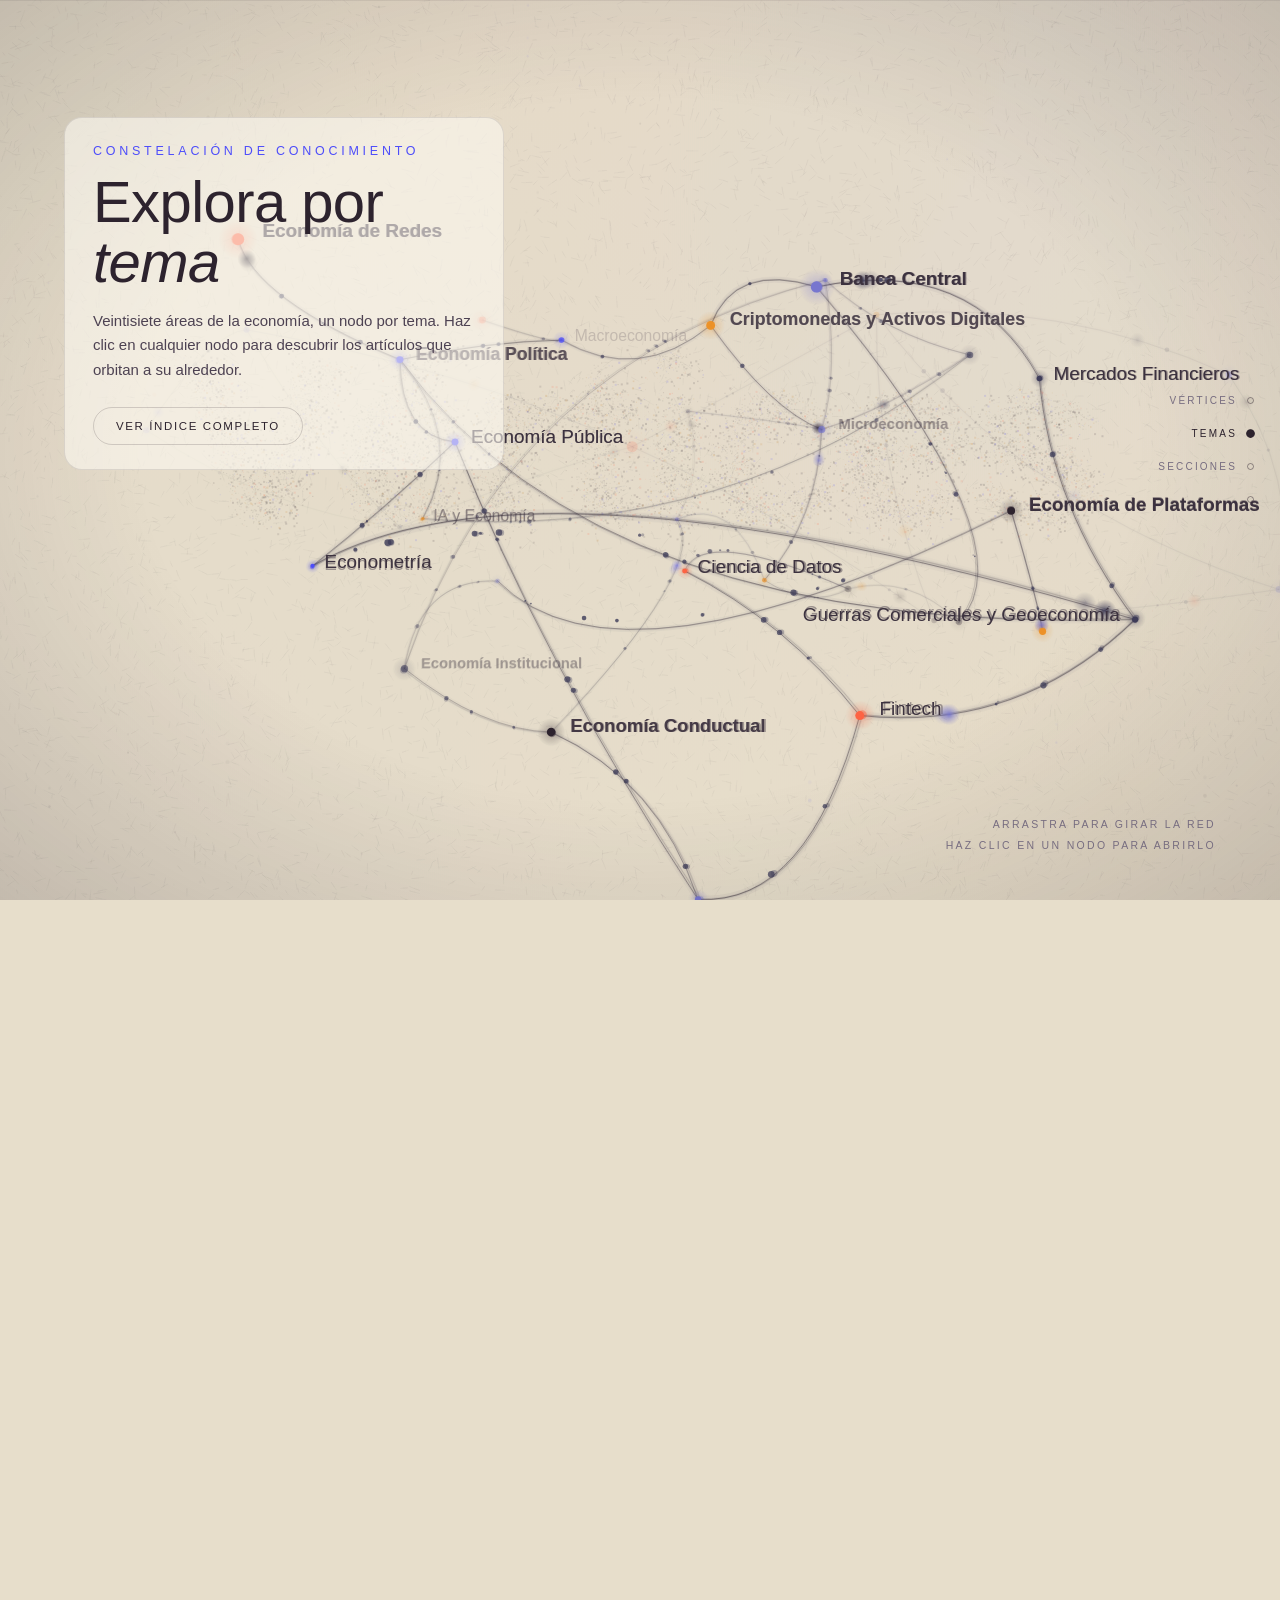
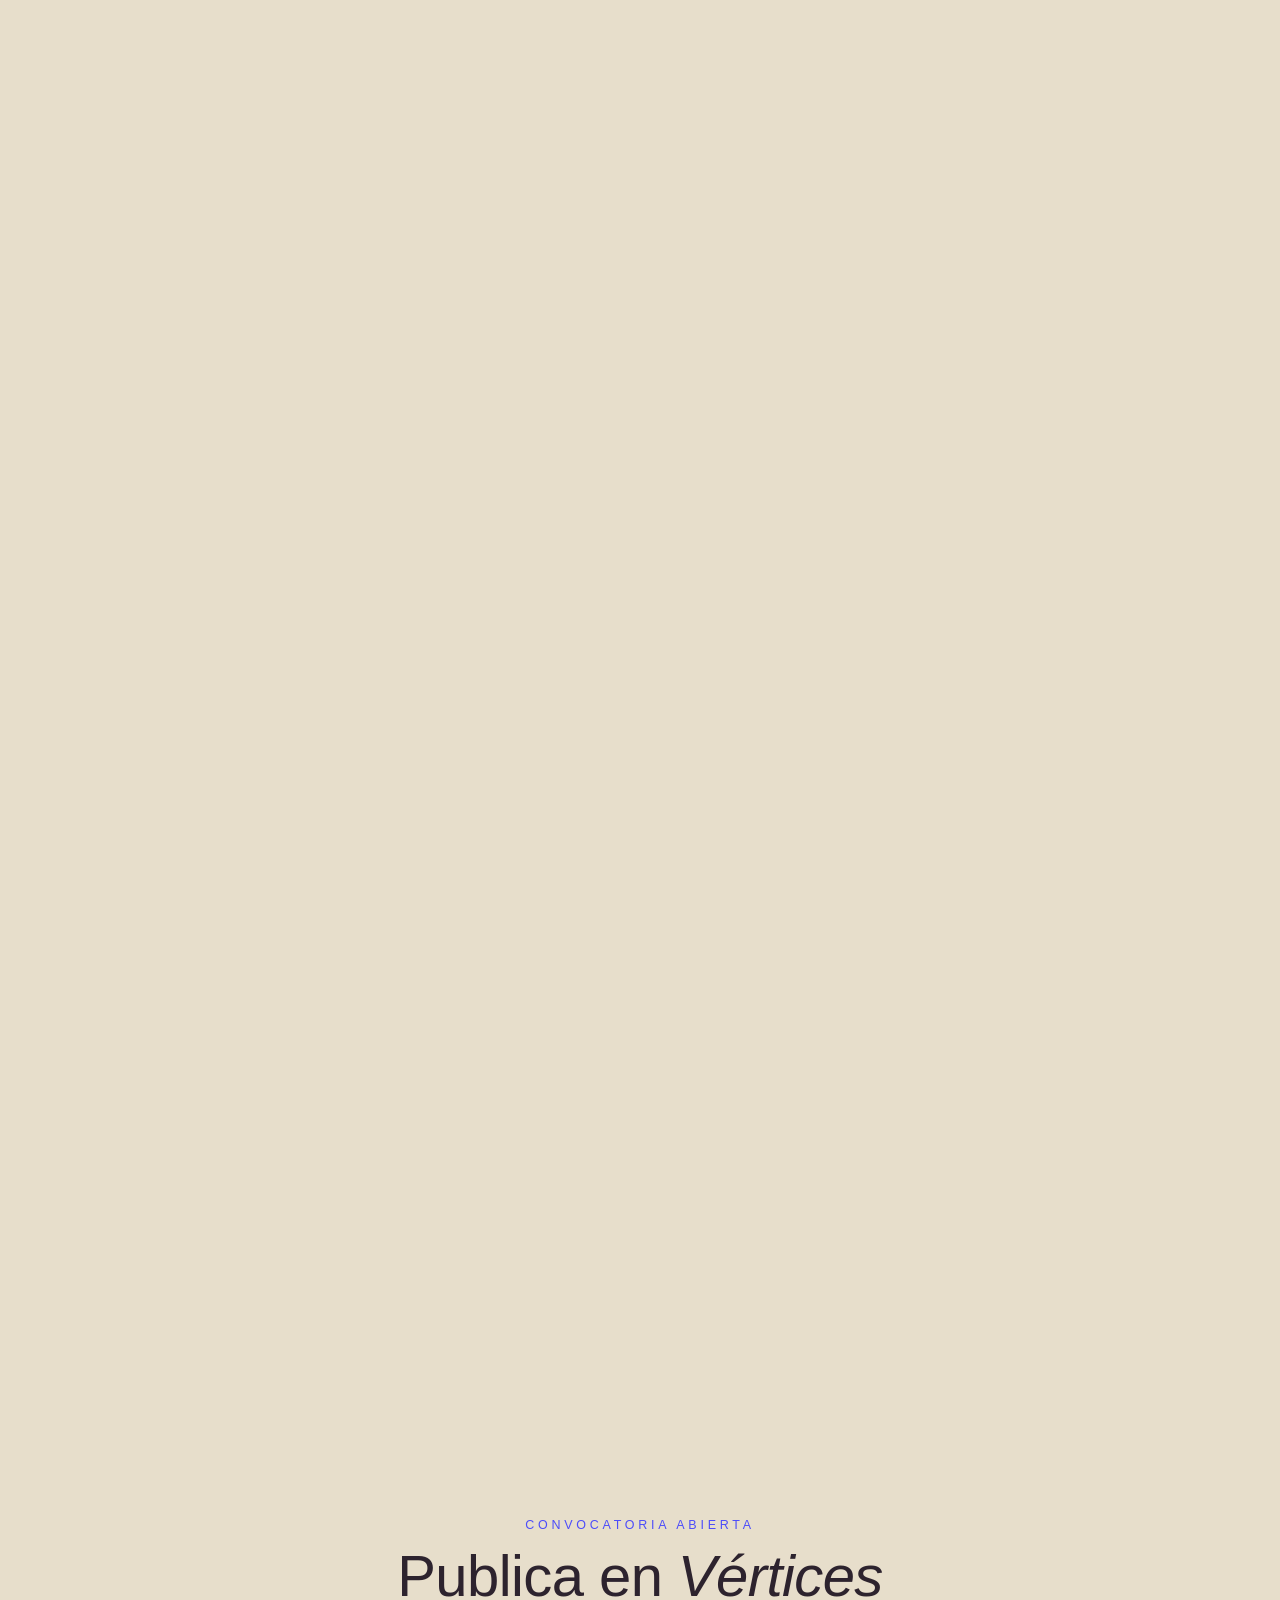
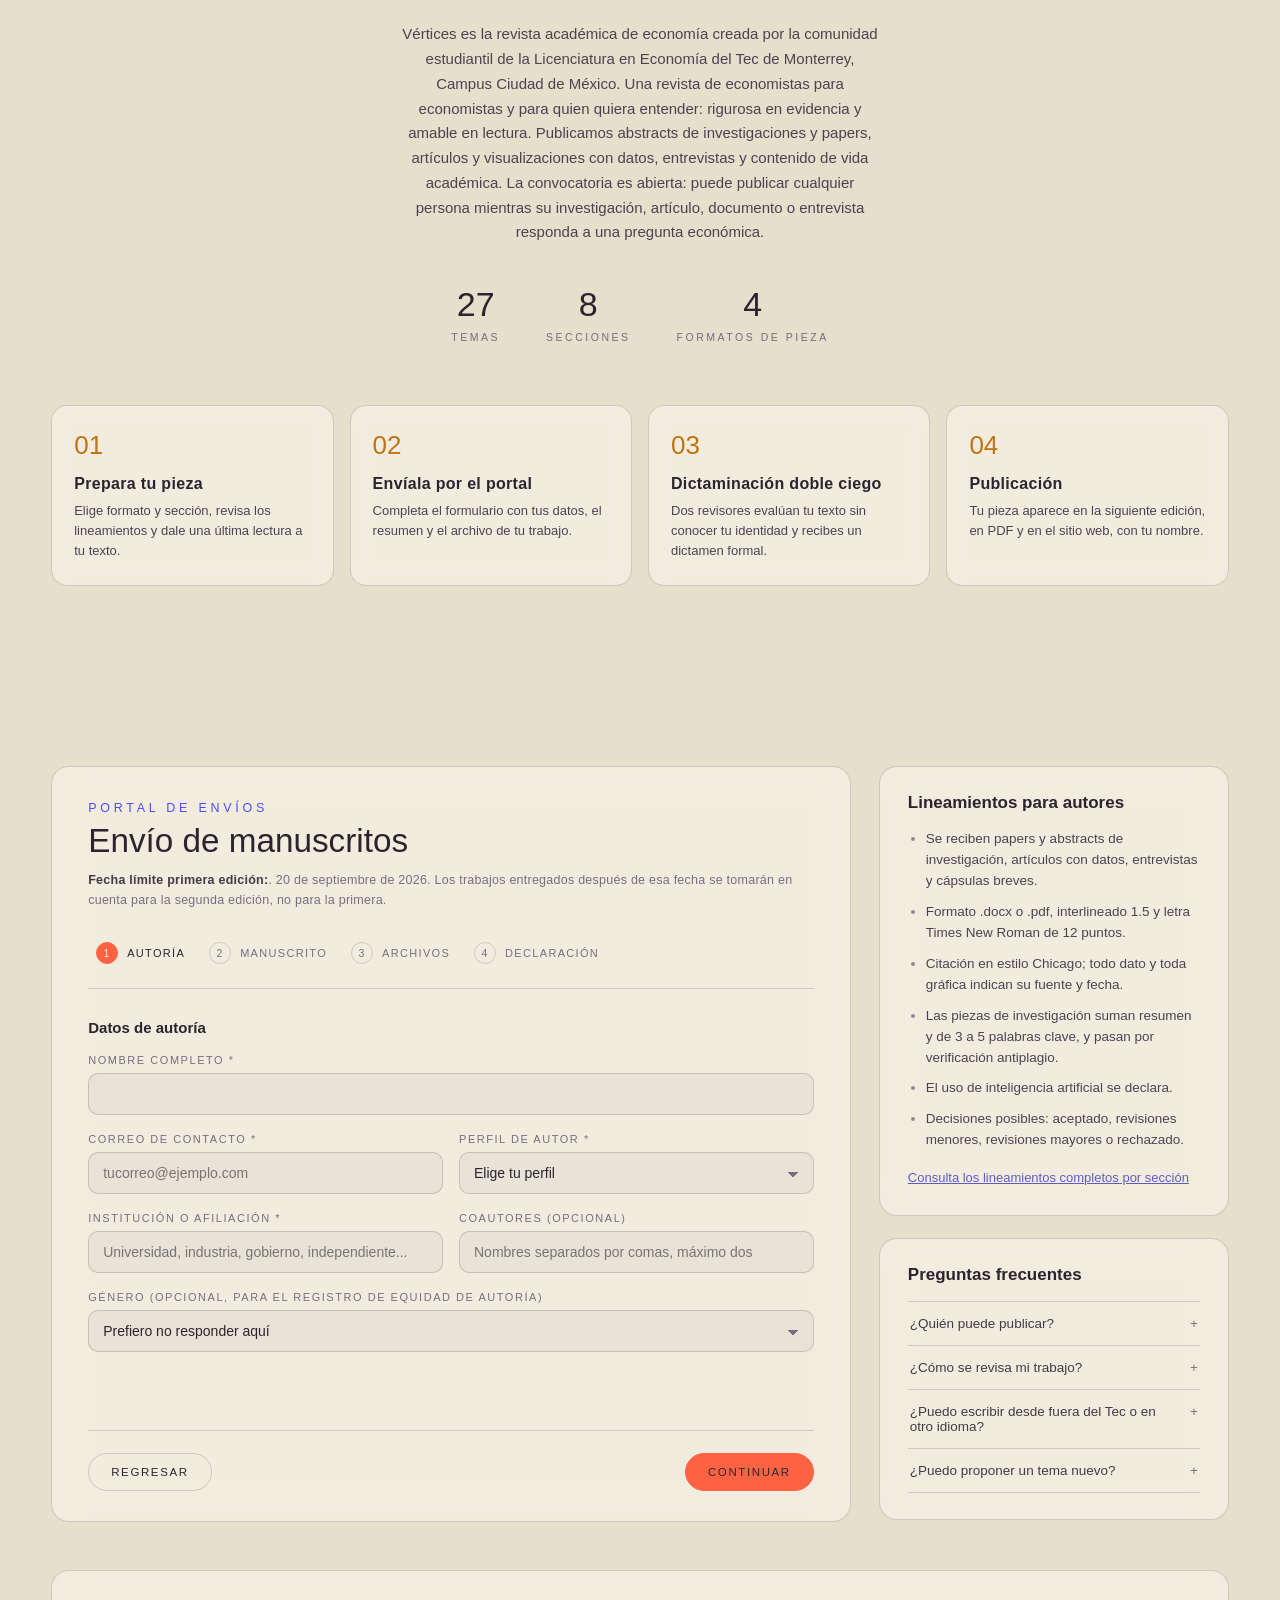
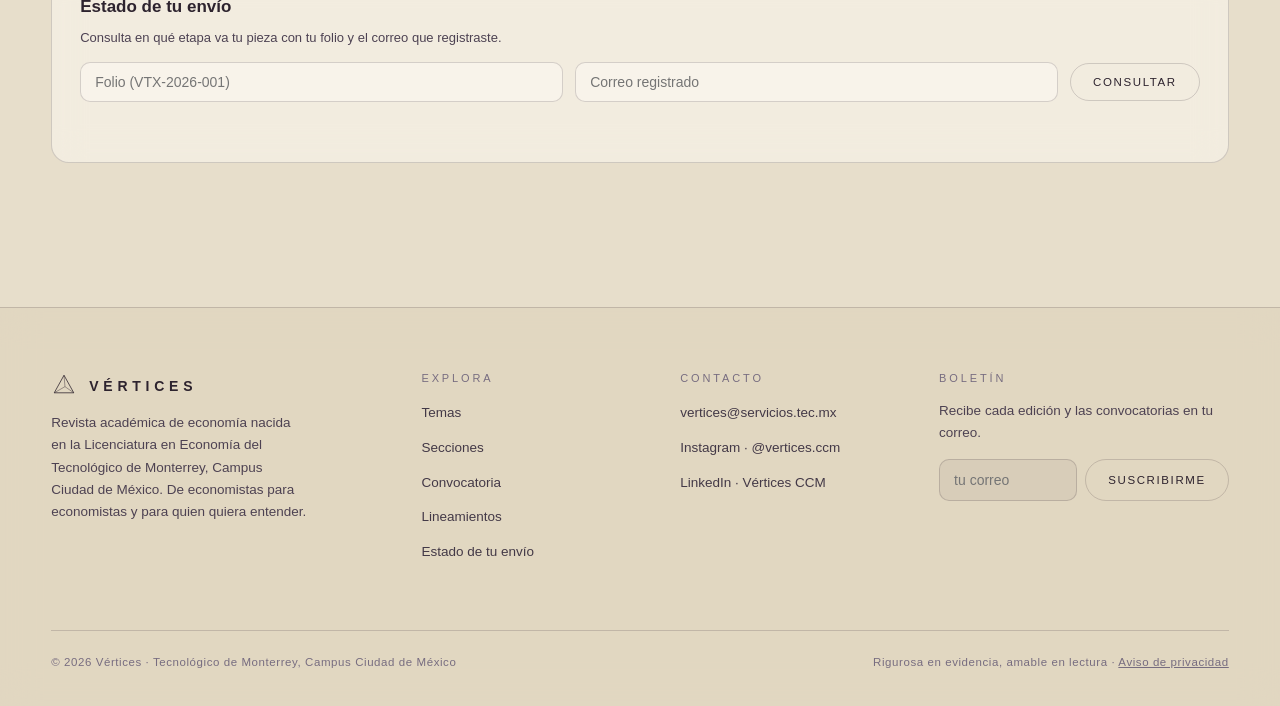
==== index.html @ 9ef4d510 "Merge remote-tracking branch 'upstream/main' into version-movil" ====
<!doctype html>
<html lang="es">
<head>
<meta charset="utf-8" />
<meta name="viewport" content="width=device-width, initial-scale=1" />
<title>Vértices · Revista académica de economía · Sistema de diseño</title>
<meta name="description" content="Vértices es la revista académica de economía creada por la comunidad estudiantil de la Licenciatura en Economía del Tec de Monterrey, Campus Ciudad de México. Rigurosa en evidencia y amable en lectura. Explora por tema y sección, y publica tu trabajo." />
<meta property="og:title" content="Vértices · Revista académica de economía" />
<meta property="og:description" content="El punto donde las ideas se conectan. Explora la revista y publica tu trabajo." />
<link rel="icon" href="data:image/svg+xml,%3Csvg xmlns='http://www.w3.org/2000/svg' viewBox='0 0 32 32'%3E%3Cg fill='none' stroke='%232d232e' stroke-width='1.6'%3E%3Cpath d='M16 4 L28 26 L4 26 Z'/%3E%3Cpath d='M16 4 L17 18.5 M4 26 L17 18.5 M28 26 L17 18.5' opacity='.55'/%3E%3C/g%3E%3C/svg%3E" />
<link rel="preload" href="fonts/NeueMontreal-Medium.woff2" as="font" type="font/woff2" crossorigin />
<link rel="preload" href="fonts/NeueMontreal-Bold.woff2" as="font" type="font/woff2" crossorigin />
<link rel="preload" href="fonts/Garet-Book.woff2" as="font" type="font/woff2" crossorigin />
<script src="dispositivo.js"></script>
<script src="config.js"></script>
<style>
  /* Tipografías del Manual de Identidad: Neue Montreal (logo y títulos) y Garet (subtítulos) */
  @font-face{ font-family:"Neue Montreal"; src:url("fonts/NeueMontreal-Regular.woff2") format("woff2"); font-weight:400; font-style:normal; font-display:swap; }
  @font-face{ font-family:"Neue Montreal"; src:url("fonts/NeueMontreal-Medium.woff2") format("woff2"); font-weight:500 600; font-style:normal; font-display:swap; }
  @font-face{ font-family:"Neue Montreal"; src:url("fonts/NeueMontreal-Bold.woff2") format("woff2"); font-weight:700 800; font-style:normal; font-display:swap; }
  @font-face{ font-family:"Neue Montreal"; src:url("fonts/NeueMontreal-Italic.woff2") format("woff2"); font-weight:400 600; font-style:italic; font-display:swap; }
  @font-face{ font-family:"Garet"; src:url("fonts/Garet-Book.woff2") format("woff2"); font-weight:400 600; font-style:normal; font-display:swap; }
  @font-face{ font-family:"Garet"; src:url("fonts/Garet-Heavy.woff2") format("woff2"); font-weight:700 900; font-style:normal; font-display:swap; }
  :root{
    /* sistema de diseño Vértices, tema claro: fondo crema y tinta ciruela;
       índigo vivo, perla azul, pizarra, coral y ámbar como acentos.
       Ojo: --negro es el FONDO (crema) y --crema es la TINTA (oscura) */
    --negro:#E7DECB;
    --crema:#2d232e;
    --hueso:#433947;
    --texto:#4d4252;
    --gris:#776d80;
    --gris-osc:#938896;
    --indigo:#4d4dfa;
    --indigo-claro:#5e5dc7;
    --naranja:#fd6343;
    --ambar:#c07515;
    --linea:rgba(45,35,46,.18);
    --linea-fuerte:rgba(45,35,46,.45);
    --vidrio:rgba(252,248,240,.55);
    --f-titulo:"Neue Montreal",Arial,"Helvetica Neue",sans-serif;
    --f-ui:"Neue Montreal",Arial,"Helvetica Neue",sans-serif;
    --f-sub:"Garet",Arial,"Helvetica Neue",sans-serif;
  }
  *{ box-sizing:border-box; }
  html{ scroll-behavior:smooth; }
  html,body{ margin:0; background:var(--negro); }
  body{
    font:400 15px/1.65 var(--f-ui);
    color:var(--texto);
    overflow-x:hidden;
    -webkit-font-smoothing:antialiased;
  }
  ::selection{ background:var(--indigo); color:#f8f2ec; }
  a{ color:inherit; }
  .sr-solo{
    position:absolute; width:1px; height:1px; margin:-1px;
    clip:rect(0 0 0 0); overflow:hidden; white-space:nowrap;
  }

  /* ------- lienzo y atmosferas fijas ------- */
  canvas#c{
    position:fixed; inset:0; width:100vw; height:100vh; display:block;
    z-index:0; touch-action:pan-y;
  }
  .vineta{
    position:fixed; inset:0; z-index:2; pointer-events:none;
    background:radial-gradient(ellipse at center, transparent 55%, rgba(45,35,46,.18) 100%);
  }
  #velo{
    position:fixed; inset:0; z-index:6; pointer-events:none; opacity:0;
    background:rgba(231,222,203,.7);
    backdrop-filter:blur(26px) saturate(1.05);
    -webkit-backdrop-filter:blur(26px) saturate(1.05);
  }
  .grano{
    position:fixed; inset:0; z-index:90; pointer-events:none; opacity:.04;
    background-image:url("data:image/svg+xml,%3Csvg xmlns='http://www.w3.org/2000/svg' width='140' height='140'%3E%3Cfilter id='n'%3E%3CfeTurbulence type='fractalNoise' baseFrequency='0.85' numOctaves='2' stitchTiles='stitch'/%3E%3C/filter%3E%3Crect width='140' height='140' filter='url(%23n)' opacity='0.6'/%3E%3C/svg%3E");
  }

  /* ------- marco fijo (navegacion en los margenes) ------- */
  .marco{
    position:fixed; top:0; left:0; right:0; z-index:50;
    display:flex; align-items:center; justify-content:space-between;
    padding:20px 5vw 22px;
    background:linear-gradient(rgba(231,222,203,.97), rgba(231,222,203,.8));
    backdrop-filter:blur(14px); -webkit-backdrop-filter:blur(14px);
    box-shadow:0 1px 0 rgba(45,35,46,.08);
  }
  /* la barra entra al bajar y se va al subir; lo gobierna barra.js */
  .marco{ transition:transform .32s cubic-bezier(.4,0,.2,1); }
  .marco--fuera{ transform:translateY(-100%); }
  @media (prefers-reduced-motion: reduce){
    .marco{ transition:none; }
  }
  .marca{
    display:flex; align-items:center; gap:12px; text-decoration:none;
    color:var(--crema);
  }
  .emblema{ width:26px; height:26px; color:var(--crema); }
  .marca span{
    font:600 14px var(--f-ui); letter-spacing:.34em; text-transform:uppercase;
    transform:translateY(1px);
  }
  .marco nav{ display:flex; align-items:center; gap:20px; }
  .marco nav a.enlace{
    font:500 11.5px var(--f-ui); letter-spacing:.18em; text-transform:uppercase; white-space:nowrap;
    color:var(--hueso); text-decoration:none; opacity:.85;
    transition:opacity .2s, color .2s;
  }
  .marco nav a.enlace:hover{ opacity:1; color:var(--crema); }

  .boton{
    display:inline-block; font:500 11.5px var(--f-ui); letter-spacing:.14em;
    text-transform:uppercase; color:var(--crema); text-decoration:none; white-space:nowrap;
    background:transparent; border:1px solid var(--linea); border-radius:999px;
    padding:12px 22px; cursor:pointer;
    transition:border-color .25s, background .25s, color .25s, transform .15s;
  }
  .boton:hover{ border-color:var(--linea-fuerte); }
  .boton:active{ transform:scale(.98); }
  .boton--lleno{ background:var(--naranja); color:#2d232e; border-color:var(--naranja); }
  .boton--lleno:hover{ background:#ee5333; border-color:#ee5333; }

  /* riel de progreso, borde derecho */
  .riel{
    position:fixed; right:26px; top:50%; transform:translateY(-50%);
    z-index:50; display:flex; flex-direction:column; align-items:flex-end;
    gap:22px; transition:opacity .5s;
  }
  body.en-portal .riel{ opacity:0; pointer-events:none; }
  .riel button{
    display:flex; align-items:center; gap:10px; flex-direction:row-reverse;
    background:none; border:0; padding:0; cursor:pointer; color:var(--gris);
    font:500 10px var(--f-ui); letter-spacing:.22em; text-transform:uppercase;
  }
  .riel button i{
    width:7px; height:7px; border-radius:50%;
    border:1px solid rgba(45,35,46,.45); background:transparent;
    transition:background .3s, transform .3s;
  }
  .riel button span{ opacity:0; transition:opacity .25s; }
  .riel button:hover span{ opacity:1; }
  .riel button.activo i{ background:var(--crema); border-color:var(--crema); transform:scale(1.25); }
  .riel button.activo span{ opacity:1; color:var(--crema); }

  /* ------- capas del recorrido (aparecen y desaparecen con el scroll) ------- */
  .capa{
    position:fixed; inset:0; z-index:10; opacity:0; visibility:hidden;
    pointer-events:none;
  }
  .capa a, .capa button, .capa input, .capa .carrusel{ pointer-events:auto; }

  /* capa 1: hero, todo en los margenes */
  .hero-abajo{
    position:absolute; left:5vw; right:5vw; bottom:34px;
    display:flex; justify-content:space-between; align-items:flex-end; gap:24px;
  }
  .hero-etq{ margin:0; font:500 12px/1.7 var(--f-ui); letter-spacing:.06em; color:var(--hueso); }
  .hero-etq span{ display:block; color:var(--gris); font-size:11px; letter-spacing:.1em; }
  .hero-edicion{ text-align:right; }
  .hero-edicion p{
    margin:0 0 12px; font:500 11px var(--f-ui);
    letter-spacing:.22em; text-transform:uppercase; color:var(--gris);
  }
  .pista{
    position:absolute; left:50%; bottom:110px; transform:translateX(-50%);
    display:flex; flex-direction:column; align-items:center; gap:12px;
    font:500 10.5px var(--f-ui); letter-spacing:.3em; text-transform:uppercase;
    color:var(--gris);
  }
  .pista i{
    width:1px; height:44px; overflow:hidden; position:relative;
    background:rgba(45,35,46,.2);
  }
  .pista i::after{
    content:""; position:absolute; left:0; top:-50%; width:1px; height:50%;
    background:var(--crema); animation:gotea 2.1s cubic-bezier(.6,.05,.3,.95) infinite;
  }
  @keyframes gotea{ 0%{ top:-50%; } 100%{ top:110%; } }

  /* capa 2: temas */
  .temas-bloque{
    position:absolute; top:13vh; left:5vw; max-width:440px;
    padding:26px 28px 24px; border:1px solid rgba(45,35,46,.12); border-radius:18px;
    background:rgba(252,248,240,.6); backdrop-filter:blur(12px); -webkit-backdrop-filter:blur(12px);
  }
  .temas-pie{
    position:absolute; right:5vw; bottom:44px; margin:0; text-align:right;
    font:500 10.5px/2 var(--f-ui); letter-spacing:.22em; text-transform:uppercase;
    color:var(--gris);
  }
  .ceja{
    margin:0 0 14px; font:400 12.5px var(--f-sub); letter-spacing:.3em;
    text-transform:uppercase; color:var(--indigo);
  }
  .titulo{
    margin:0 0 16px; font:500 clamp(32px,4.6vw,58px)/1.04 var(--f-titulo);
    color:var(--crema); letter-spacing:-.01em;
  }
  .titulo em{ font-style:italic; }
  .bajada{ margin:0 0 24px; max-width:46ch; color:var(--texto); }

  /* capa 3: secciones */
  .secciones-bloque{
    position:absolute; top:9vh; left:50%; transform:translateX(-50%);
    text-align:center; width:min(760px,90vw);
  }
  .secciones-bloque .bajada{ margin-left:auto; margin-right:auto; }
  #fichaSeccion{
    position:fixed; left:5vw; bottom:calc(24vh + 40px); z-index:12;
    width:min(320px,80vw); padding:20px 22px;
    background:var(--vidrio); border:1px solid var(--linea); border-radius:14px;
    backdrop-filter:blur(14px); -webkit-backdrop-filter:blur(14px);
    opacity:0; transform:translateY(8px); transition:opacity .3s, transform .3s;
    pointer-events:none;
  }
  #fichaSeccion.visible{ opacity:1; transform:translateY(0); }
  #fichaSeccion h3{ margin:0 0 6px; font:600 17px var(--f-titulo); color:var(--crema); }
  #fichaSeccion p{ margin:0; font-size:13px; line-height:1.55; color:var(--texto); }

  .carrusel-zona{
    position:absolute; left:50%; bottom:26px; transform:translateX(-50%);
    width:min(1240px,92vw);
  }
  .carrusel-cab{
    display:flex; justify-content:space-between; align-items:center; margin-bottom:12px;
  }
  .carrusel-cab .ceja{ margin:0; }
  .flechas{ display:flex; gap:8px; }
  .flecha{
    width:38px; height:38px; border-radius:50%; border:1px solid var(--linea);
    background:rgba(252,248,240,.65); color:var(--crema); font:400 15px var(--f-ui);
    cursor:pointer; transition:border-color .2s, background .2s;
  }
  .flecha:hover{ border-color:var(--linea-fuerte); background:rgba(240,232,216,.9); }
  .carrusel{
    display:flex; gap:14px; overflow-x:auto; scroll-snap-type:x mandatory;
    padding-bottom:4px; scrollbar-width:none;
  }
  .carrusel::-webkit-scrollbar{ display:none; }
  .tarjeta{
    flex:0 0 292px; scroll-snap-align:start; text-decoration:none;
    padding:20px 22px 18px; border:1px solid var(--linea); border-radius:14px;
    background:var(--vidrio); backdrop-filter:blur(14px); -webkit-backdrop-filter:blur(14px);
    transition:border-color .25s, transform .25s;
  }
  .tarjeta:hover{ border-color:var(--linea-fuerte); transform:translateY(-3px); }
  .tarjeta-sec{
    display:block; font:500 10px var(--f-sub); letter-spacing:.24em;
    text-transform:uppercase; color:var(--indigo-claro); margin-bottom:10px;
  }
  .tarjeta h4{
    margin:0 0 10px; font:600 16.5px/1.3 var(--f-titulo); color:var(--crema);
  }
  .tarjeta p{ margin:0; font-size:12px; color:var(--gris); letter-spacing:.04em; }

  /* capa 4: cierre e invitacion */
  .cierre-bloque{
    position:absolute; left:50%; bottom:8vh; transform:translateX(-50%);
    text-align:center; width:min(680px,90vw);
  }
  .cierre-bloque .titulo{ font-size:clamp(26px,3.4vw,40px); }
  .cierre-acciones{ display:flex; gap:14px; justify-content:center; flex-wrap:wrap; }

  /* ------- espaciador del recorrido ------- */
  #recorrido{ height:680vh; }

  /* ------- portal (flujo normal sobre el lienzo difuminado) ------- */
  #portal{ position:relative; z-index:20; }
  .portal-seccion{
    width:min(1180px,92vw); margin:0 auto; padding:14vh 0 6vh;
  }
  .portal-intro{ text-align:center; padding-top:22vh; }
  .portal-intro .bajada{ margin:0 auto 40px; max-width:58ch; }
  .cifras{
    display:flex; justify-content:center; gap:46px; flex-wrap:wrap; margin:0 0 56px;
    padding:0; list-style:none;
  }
  .cifras strong{ display:block; font:500 34px var(--f-titulo); color:var(--crema); }
  .cifras span{ font:500 10.5px var(--f-ui); letter-spacing:.24em; text-transform:uppercase; color:var(--gris); }

  .pasos{
    display:grid; grid-template-columns:repeat(4,1fr); gap:16px;
    margin:0; padding:0; list-style:none; text-align:left; counter-reset:paso;
  }
  .pasos li{
    padding:24px 22px; border:1px solid var(--linea); border-radius:16px;
    background:rgba(252,248,240,.55); backdrop-filter:blur(10px); -webkit-backdrop-filter:blur(10px);
  }
  .pasos li::before{
    counter-increment:paso; content:"0" counter(paso);
    display:block; font:500 26px var(--f-titulo); color:var(--ambar); margin-bottom:14px;
  }
  .pasos h3{ margin:0 0 8px; font:600 16px var(--f-ui); letter-spacing:.02em; color:var(--crema); }
  .pasos p{ margin:0; font-size:13px; line-height:1.55; color:var(--texto); }

  /* tablero de envio */
  .tablero{
    display:grid; grid-template-columns:minmax(0,1fr) 350px; gap:28px; align-items:start;
  }
  .panel-envio, .lateral > div{
    border:1px solid var(--linea); border-radius:18px; background:var(--vidrio);
    backdrop-filter:blur(16px); -webkit-backdrop-filter:blur(16px);
  }
  .panel-envio{ padding:34px 36px 30px; }
  .panel-envio > .ceja{ margin-bottom:8px; }
  .panel-envio h2{
  margin:0 0 10px; font:500 clamp(24px,2.6vw,34px)/1.1 var(--f-titulo); color:var(--crema);
}
.fecha-limite{
  margin:0 0 26px; 
  font-size:12.5px; line-height:1.6; letter-spacing:.02em; color:var(--gris);
}
.fecha-limite strong{ color:var(--hueso); font-weight:600; }

  .wiz-pasos{
    display:flex; gap:4px; margin:0 0 30px; padding:0 0 18px; list-style:none;
    border-bottom:1px solid var(--linea); flex-wrap:wrap;
  }
  .wiz-pasos li{
    display:flex; align-items:center; gap:9px; padding:6px 12px 6px 8px;
    font:500 11px var(--f-ui); letter-spacing:.12em; text-transform:uppercase;
    color:var(--gris); border-radius:999px; cursor:default;
  }
  .wiz-pasos li i{
    display:grid; place-items:center; width:22px; height:22px; border-radius:50%;
    border:1px solid var(--linea); font-style:normal; font-size:10.5px;
  }
  .wiz-pasos li.hecho{ color:var(--hueso); cursor:pointer; }
  .wiz-pasos li.hecho i{ border-color:var(--linea-fuerte); }
  .wiz-pasos li.activo{ color:var(--crema); }
  .wiz-pasos li.activo i{ background:var(--naranja); color:#f8f2ec; border-color:var(--naranja); }

  fieldset.paso{ display:none; border:0; margin:0; padding:0; }
  fieldset.paso.activo{ display:block; }
  fieldset.paso legend{
    font:600 15px var(--f-ui); color:var(--crema); padding:0; margin-bottom:18px;
  }
  .campo{ margin-bottom:18px; }
  .fila2{ display:grid; grid-template-columns:1fr 1fr; gap:16px; }
  label{
    display:block; margin-bottom:7px; font:500 11px var(--f-ui);
    letter-spacing:.14em; text-transform:uppercase; color:var(--gris);
  }
.label-con-ayuda{
display:flex;
align-items:center;
gap:8px;
}
.label-con-ayuda .link-detalles{
font:500 10px var(--f-ui);
letter-spacing:.04em;
text-transform:none;
color:var(--indigo-claro);
text-decoration:none;
margin-bottom:1px;
}
.label-con-ayuda .link-detalles:hover{
text-decoration:underline;
}
  input[type=text], input[type=email], select, textarea{
    width:100%; padding:12px 14px; color:var(--crema);
    font:400 14px var(--f-ui); background:rgba(45,35,46,.05);
    border:1px solid var(--linea); border-radius:10px; outline:none;
    transition:border-color .2s;
  }
  input:focus, select:focus, textarea:focus{ border-color:var(--indigo-claro); }
  select{ appearance:none; background-image:linear-gradient(45deg, transparent 49%, var(--gris) 50%), linear-gradient(-45deg, transparent 49%, var(--gris) 50%); background-position:calc(100% - 20px) 55%, calc(100% - 15px) 55%; background-size:5px 5px; background-repeat:no-repeat; }
  select option{ background:#F3ECDC; color:var(--crema); }
  textarea{ resize:vertical; min-height:130px; line-height:1.6; }
  .ayuda{ margin:6px 0 0; font-size:11.5px; color:var(--gris); letter-spacing:.03em; }
  .contador{ text-align:right; }

  .zona-archivo{
    display:block; padding:34px 20px; text-align:center; cursor:pointer;
    border:1px solid var(--linea); border-radius:14px;
    background:rgba(45,35,46,.03); transition:border-color .25s, background .25s;
  }
  .zona-archivo.sobre, .zona-archivo:hover{
    border-color:var(--linea-fuerte); background:rgba(45,35,46,.05);
  }
  .zona-archivo strong{ display:block; font:600 15px var(--f-ui); color:var(--crema); margin-bottom:6px; }
  .zona-archivo span{ font-size:12px; color:var(--gris); }
  #listaArchivos{ list-style:none; margin:14px 0 0; padding:0; }
  #listaArchivos li{
    display:flex; justify-content:space-between; align-items:center; gap:12px;
    padding:10px 14px; margin-bottom:8px; font-size:13px; color:var(--hueso);
    border:1px solid var(--linea); border-radius:10px; background:rgba(45,35,46,.04);
  }
  #listaArchivos .peso{ color:var(--gris); font-size:11.5px; margin-left:auto; }
  #listaArchivos button{
    background:none; border:0; color:var(--gris); cursor:pointer; font-size:14px;
    padding:2px 4px;
  }
  #listaArchivos button:hover{ color:var(--crema); }

  .decl{ display:flex; gap:12px; align-items:flex-start; margin-bottom:14px; cursor:pointer; }
  .decl input{ margin-top:4px; accent-color:var(--naranja); width:15px; height:15px; flex:none; }
  .decl span{ font-size:13.5px; line-height:1.55; color:var(--texto); letter-spacing:0; text-transform:none; }
  .decl-link{
  color:var(--indigo-claro);
  text-decoration:none;
  border-bottom:1px solid rgba(94,93,199,.35);
  transition:border-color .2s, color .2s;
}
.decl-link:hover{
  color:var(--indigo);
  border-bottom-color:var(--indigo);
}

  .wiz-acciones{
    display:flex; justify-content:space-between; align-items:center; gap:14px;
    margin-top:28px; padding-top:22px; border-top:1px solid var(--linea);
  }
  #formError{ margin:14px 0 0; font-size:12.5px; color:#B33E20; min-height:18px; }

  #confirmacion{ text-align:left; }
  #confirmacion h3{ margin:0 0 14px; font:500 26px var(--f-titulo); color:var(--crema); }
  #confirmacion dl{
    margin:22px 0; padding:18px 20px; border:1px solid var(--linea); border-radius:12px;
    display:grid; grid-template-columns:auto 1fr; gap:8px 18px; font-size:13.5px;
  }
  #confirmacion dt{ color:var(--gris); font:500 10.5px var(--f-ui); letter-spacing:.18em; text-transform:uppercase; padding-top:2px; }
  #confirmacion dd{ margin:0; color:var(--hueso); }

  /* lateral: lineamientos y preguntas */
  .lateral > div{ padding:26px 28px; margin-bottom:22px; }
  .lateral h3{ margin:0 0 16px; font:600 17px var(--f-titulo); color:var(--crema); }
  .lineamientos ul{ margin:0; padding:0 0 0 18px; }
  .lineamientos li{ margin-bottom:10px; font-size:13.5px; line-height:1.55; }
  .lineamientos li::marker{ color:var(--gris-osc); }
  .linea-completa{ margin:16px 0 0; font-size:13px; }
  .linea-completa a{ color:var(--indigo-claro); }

  /* buscador de estado de pieza: fila completa bajo el tablero */
  .estado-bloque{
    grid-column:1 / -1;
    border:1px solid var(--linea); border-radius:18px; background:var(--vidrio);
    backdrop-filter:blur(16px); -webkit-backdrop-filter:blur(16px);
    padding:26px 28px;
  }
  .estado-bloque h3{ margin:0 0 10px; font:600 17px var(--f-titulo); color:var(--crema); }
  .estado-intro{ margin:0 0 14px; font-size:13px; color:var(--texto); }
  .estado-form{ display:grid; grid-template-columns:1fr 1fr auto; gap:12px; align-items:center; }
  @media (max-width:640px){ .estado-form{ grid-template-columns:1fr; } }
  .estado-form input{
    width:100%; padding:11px 14px; border:1px solid var(--linea);
    border-radius:10px; background:rgba(252,248,240,.65); color:var(--crema);
    font:400 14px var(--f-ui);
  }
  .estado-form input:focus{ outline:none; border-color:var(--indigo-claro); }
  .estado-res{ margin:14px 0 0; font-size:13.5px; line-height:1.6; min-height:20px; }
  .estado-res strong{ color:var(--crema); }
  .estado-res.err{ color:#B33E20; }
  .estado-res dl{ margin:10px 0 0; display:grid; grid-template-columns:auto 1fr; gap:6px 14px; }
  .estado-res dt{
    color:var(--gris); font:500 10.5px var(--f-sub); letter-spacing:.18em;
    text-transform:uppercase; padding-top:2px;
  }
  .estado-res dd{ margin:0; color:var(--hueso); }
  .lateral details{ border-top:1px solid var(--linea); }
  .lateral details:last-child{ border-bottom:1px solid var(--linea); }
  .lateral summary{
    padding:14px 2px; cursor:pointer; list-style:none;
    font:500 13.5px var(--f-ui); color:var(--hueso);
    display:flex; justify-content:space-between; gap:10px;
  }
  .lateral summary::after{ content:"+"; color:var(--gris); }
  .lateral details[open] summary::after{ content:"–"; }
  .lateral details p{ margin:0 0 14px; font-size:13px; line-height:1.6; color:var(--texto); }

  /* ------- pie de pagina ------- */
  footer.pie{
    margin-top:10vh; border-top:1px solid var(--linea);
    background:rgba(224,213,191,.8); backdrop-filter:blur(18px); -webkit-backdrop-filter:blur(18px);
  }
  .pie-int{ width:min(1180px,92vw); margin:0 auto; padding:64px 0 34px; }
  .pie-rejilla{
    display:grid; grid-template-columns:1.5fr 1fr 1fr 1.3fr; gap:36px; margin-bottom:56px;
  }
  .pie h4{
    margin:0 0 16px; font:500 11px var(--f-ui); letter-spacing:.26em;
    text-transform:uppercase; color:var(--gris);
  }
  .pie-marca p{ margin:14px 0 0; font-size:13.5px; line-height:1.65; max-width:34ch; }
  .pie ul{ list-style:none; margin:0; padding:0; }
  .pie ul li{ margin-bottom:10px; }
  .pie ul a{
    font-size:13.5px; color:var(--hueso); text-decoration:none; transition:color .2s;
  }
  .pie ul a:hover{ color:var(--crema); }
  .boletin p{ margin:0 0 14px; font-size:13.5px; }
  .boletin form{ display:flex; gap:8px; }
  .boletin input{ flex:1; min-width:0; }
  .pie-legal{
    display:flex; justify-content:space-between; gap:18px; flex-wrap:wrap;
    padding-top:22px; border-top:1px solid var(--linea);
    font-size:11.5px; letter-spacing:.05em; color:var(--gris);
  }
  .pie-legal a{ color:var(--gris); }
  .pie-legal a:hover{ color:var(--crema); }

  /* ------- panel lateral de articulos ------- */
  #fondoPanel{
    position:fixed; inset:0; z-index:70; background:rgba(58,49,40,.38);
    backdrop-filter:blur(4px); -webkit-backdrop-filter:blur(4px);
    opacity:0; pointer-events:none; transition:opacity .35s;
  }
  body.panel-abierto #fondoPanel{ opacity:1; pointer-events:auto; }
  #panel{
    position:fixed; top:0; right:0; bottom:0; z-index:80;
    width:min(460px,100vw); display:flex; flex-direction:column;
    background:rgba(252,248,240,.96); border-left:1px solid var(--linea);
    backdrop-filter:blur(22px); -webkit-backdrop-filter:blur(22px);
    transform:translateX(102%); transition:transform .45s cubic-bezier(.32,.72,.28,1);
  }
  body.panel-abierto #panel{ transform:translateX(0); }
  .panel-cab{
    display:flex; justify-content:space-between; align-items:flex-start; gap:14px;
    padding:26px 28px 18px;
  }
  .panel-cab h3{ margin:0; font:500 24px/1.15 var(--f-titulo); color:var(--crema); }
  .cierre{
    flex:none; width:36px; height:36px; border-radius:50%;
    border:1px solid var(--linea); background:none; color:var(--hueso);
    font-size:13px; cursor:pointer; transition:border-color .2s;
  }
  .cierre:hover{ border-color:var(--linea-fuerte); color:var(--crema); }
  .panel-busca{ padding:0 28px 6px; }
  .panel-meta{ margin:10px 28px 8px; font-size:11.5px; letter-spacing:.16em; text-transform:uppercase; color:var(--gris); }
  #panelLista{ flex:1; overflow-y:auto; padding:6px 28px 20px; }
  .art{
    display:block; padding:16px 0; text-decoration:none;
    border-bottom:1px solid var(--linea);
  }
  .art-sec{
    display:block; font:500 10px var(--f-sub); letter-spacing:.22em;
    text-transform:uppercase; color:var(--indigo-claro); margin-bottom:7px;
  }
  .art strong{
    display:block; font:600 15.5px/1.35 var(--f-titulo); color:var(--crema);
    margin-bottom:6px; transition:color .2s;
  }
  .art:hover strong{ color:var(--indigo); }
  .art-aut{ font-size:12px; color:var(--gris); }
  .ind{
    display:flex; justify-content:space-between; align-items:center; width:100%;
    padding:13px 2px; background:none; border:0; border-bottom:1px solid var(--linea);
    color:var(--hueso); font:500 14px var(--f-ui); cursor:pointer; text-align:left;
    transition:color .2s;
  }
  .ind:hover{ color:var(--crema); }
  .ind .cuenta{ font-size:11px; color:var(--gris); letter-spacing:.1em; }
  .vacio{ padding:28px 0; }
  .vacio p{ margin:0 0 10px; font-size:14px; line-height:1.6; }
  .vacio p:first-child{ font-family:var(--f-titulo); font-size:17px; color:var(--crema); }
  .regresa{
    background:none; border:0; padding:0 0 14px; color:var(--gris); cursor:pointer;
    font:500 11px var(--f-ui); letter-spacing:.18em; text-transform:uppercase;
  }
  .regresa:hover{ color:var(--crema); }
  .panel-pie{ padding:18px 28px 26px; border-top:1px solid var(--linea); }
  .panel-pie .boton{ width:100%; text-align:center; }

  /* ------- responsivo ------- */
  @media (max-width:980px){
    .riel{ display:none; }
    .tablero{ grid-template-columns:1fr; }
    .pasos{ grid-template-columns:1fr 1fr; }
    .pie-rejilla{ grid-template-columns:1fr 1fr; }
    #fichaSeccion{ display:none; }
    .temas-pie{ display:none; }
  }
  @media (max-width:640px){
    .fila2{ grid-template-columns:1fr; }
    .pasos{ grid-template-columns:1fr; }
    .pie-rejilla{ grid-template-columns:1fr; }
    .hero-abajo{ flex-direction:column; align-items:flex-start; gap:16px; }
    .hero-edicion{ text-align:left; }
    .panel-envio{ padding:26px 22px; }
    .tarjeta{ flex-basis:250px; }
    .pista{ bottom:150px; }
  }
  @media (prefers-reduced-motion: reduce){
    html{ scroll-behavior:auto; }
    .pista i::after{ animation:none; }
  }

  /* menú de tres rayas: panel de vidrio con los enlaces (evita empalmes en cualquier idioma) */
  .marco nav{ position:relative; }
  .menu-boton{
    width:42px; height:42px; flex:none; cursor:pointer; background:transparent;
    border:1px solid var(--linea); border-radius:999px;
    display:flex; flex-direction:column; justify-content:center; align-items:center; gap:4.5px;
    transition:border-color .25s;
  }
  .menu-boton:hover{ border-color:var(--linea-fuerte); }
  .menu-boton i{ display:block; width:16px; height:1.5px; background:var(--crema); border-radius:2px; transition:transform .3s, opacity .25s; }
  nav.abierto .menu-boton i:nth-child(1){ transform:translateY(6px) rotate(45deg); }
  nav.abierto .menu-boton i:nth-child(2){ opacity:0; }
  nav.abierto .menu-boton i:nth-child(3){ transform:translateY(-6px) rotate(-45deg); }
  .menu-panel{
    position:absolute; top:calc(100% + 12px); right:0; min-width:250px;
    display:flex; flex-direction:column; padding:10px 8px;
    border:1px solid var(--linea); border-radius:16px;
    background:rgba(252,248,240,.94); backdrop-filter:blur(18px); -webkit-backdrop-filter:blur(18px);
    box-shadow:0 18px 44px rgba(45,35,46,.14);
    opacity:0; transform:translateY(-8px); pointer-events:none;
    transition:opacity .3s, transform .3s;
  }
  nav.abierto .menu-panel{ opacity:1; transform:none; pointer-events:auto; }
  .menu-panel a.enlace{ padding:12px 18px; border-radius:10px; }
  .menu-panel a.enlace:hover{ background:rgba(45,35,46,.06); }
  @media (max-width:560px){ .marca span{ display:none; } }

  /* Acerca de y Conoce al equipo viven en la barra; en pantallas angostas
     regresan al panel del menú para no encimarse */
  .menu-panel .solo-angosto{ display:none; }
  @media (max-width:940px){
    .marco nav > .enlace-bar, .marco nav > .boton-bar{ display:none; }
    .menu-panel .solo-angosto{ display:block; }
  }
</style>
<link rel="stylesheet" href="movil.css?v=3" />
</head>
<body>

<h1 class="sr-solo">Vértices, revista académica de economía del Tecnológico de Monterrey, Campus Ciudad de México</h1>

<canvas id="c" aria-hidden="true"></canvas>
<div class="vineta" aria-hidden="true"></div>
<div id="velo" aria-hidden="true"></div>

<!-- marco fijo: marca y navegacion en los margenes -->
<header class="marco">
  <a class="marca" href="#" data-u="0">
    <svg class="emblema" viewBox="0 0 40 40" aria-hidden="true">
      <path d="M20 5 L35 32 L5 32 Z" fill="none" stroke="currentColor" stroke-width="1.2"/>
      <path d="M20 5 L21.5 22.5 M5 32 L21.5 22.5 M35 32 L21.5 22.5" fill="none" stroke="currentColor" stroke-width="1.2" opacity="0.55"/>
    </svg>
    <span>Vértices</span>
  </a>
  <nav aria-label="Navegación principal">
    <a class="enlace enlace-bar" href="quienes-somos.html">Acerca de</a>
    <a class="boton boton-bar" href="equipo-ds.html">Conoce al equipo</a>
    <a class="boton boton--lleno" href="#envio" data-ir="envio">Publica tu artículo</a>
    <button class="menu-boton" type="button" aria-label="Menú" aria-expanded="false" aria-controls="menuPanel"><i></i><i></i><i></i></button>
    <div class="menu-panel" id="menuPanel">
      <a class="enlace" href="#temas" data-u="0.48">Temas</a>
      <a class="enlace" href="#secciones" data-u="0.75">Secciones</a>
      <a class="enlace" href="#convocatoria" data-ir="convocatoria">Convocatoria</a>
      <a class="enlace" href="lineamientos.html">Lineamientos</a>
      <a class="enlace" href="#estado" data-ir="estado">Estado de tu envío</a>
      <a class="enlace solo-angosto" href="quienes-somos.html">Acerca de</a>
      <a class="enlace solo-angosto" href="equipo-ds.html">Conoce al equipo</a>
    </div>
  </nav>
</header>

<nav class="riel" aria-label="Progreso del recorrido">
  <button data-u="0" class="activo"><i></i><span>Vértices</span></button>
  <button data-u="0.48"><i></i><span>Temas</span></button>
  <button data-u="0.75"><i></i><span>Secciones</span></button>
  <button data-ir="convocatoria"><i></i><span>Publica</span></button>
</nav>

<!-- capa 1: hero (el lienzo dibuja la palabra al centro; aqui solo margenes) -->
<div class="capa" id="capaHero">
  <div class="pista" aria-hidden="true"><i></i>Desplázate para explorar</div>
  <div class="hero-abajo">
    <p class="hero-etq">
      Revista académica de economía
      <span>Tecnológico de Monterrey · Campus Ciudad de México</span>
    </p>
    <div class="hero-edicion">
      <p>Edición inaugural · 2026</p>
      <a class="boton" href="#convocatoria" data-ir="convocatoria">Convocatoria abierta</a>
    </div>
  </div>
</div>

<!-- capa 2: constelacion de temas -->
<div class="capa" id="capaTemas">
  <div class="temas-bloque">
    <p class="ceja">Constelación de conocimiento</p>
    <h2 class="titulo">Explora por <em>tema</em></h2>
    <p class="bajada">Veintisiete áreas de la economía, un nodo por tema. Haz clic en cualquier nodo para descubrir los artículos que orbitan a su alrededor.</p>
    <button class="boton" id="verIndice" type="button">Ver índice completo</button>
  </div>
  <p class="temas-pie">Arrastra para girar la red<br />Haz clic en un nodo para abrirlo</p>
</div>

<!-- capa 3: mapa de secciones -->
<div class="capa" id="capaSecciones">
  <div class="secciones-bloque">
    <p class="ceja">El mapa de la revista</p>
    <h2 class="titulo">Ocho secciones, un solo <em>recorrido</em></h2>
    <p class="bajada">De la carta editorial al cierre en comunidad. Pasa el cursor por un nodo para conocer su sección y haz clic para ver sus artículos.</p>
  </div>
  <div class="carrusel-zona">
    <div class="carrusel-cab">
      <p class="ceja">Artículos destacados</p>
      <div class="flechas">
        <button class="flecha" id="cPrev" type="button" aria-label="Anterior">←</button>
        <button class="flecha" id="cSig" type="button" aria-label="Siguiente">→</button>
      </div>
    </div>
    <div class="carrusel" id="carrusel"></div>
  </div>
</div>

<!-- ficha flotante de la seccion bajo el cursor -->
<div id="fichaSeccion" aria-hidden="true">
  <h3 id="fsNombre"></h3>
  <p id="fsDesc"></p>
</div>

<!-- capa 4: cierre del recorrido e invitacion a publicar -->
<div class="capa" id="capaCierre">
  <div class="cierre-bloque">
    <h2 class="titulo">¿Tienes una idea que merece <em>publicarse</em>?</h2>
    <div class="cierre-acciones">
      <a class="boton boton--lleno" href="#envio" data-ir="envio">Publica tu artículo</a>
      <a class="boton" href="#convocatoria" data-ir="convocatoria">Conoce el proceso</a>
    </div>
  </div>
</div>

<!-- espaciador que gobierna el recorrido cinematografico -->
<div id="recorrido" aria-hidden="true"></div>

<!-- ------- portal editorial (la palabra sigue al fondo, difuminada) ------- -->
<main id="portal">

  <section class="portal-seccion portal-intro" id="convocatoria">
    <p class="ceja">Convocatoria abierta</p>
    <h2 class="titulo">Publica en <em>Vértices</em></h2>
    <p class="bajada">Vértices es la revista académica de economía creada por la comunidad estudiantil de la Licenciatura en Economía del Tec de Monterrey, Campus Ciudad de México. Una revista de economistas para economistas y para quien quiera entender: rigurosa en evidencia y amable en lectura. Publicamos abstracts de investigaciones y papers, artículos y visualizaciones con datos, entrevistas y contenido de vida académica. La convocatoria es abierta: puede publicar cualquier persona mientras su investigación, artículo, documento o entrevista responda a una pregunta económica.</p>
    <ul class="cifras">
      <li><strong>27</strong><span>temas</span></li>
      <li><strong>8</strong><span>secciones</span></li>
      <li><strong>4</strong><span>formatos de pieza</span></li>
    </ul>
    <ol class="pasos">
      <li><h3>Prepara tu pieza</h3><p>Elige formato y sección, revisa los lineamientos y dale una última lectura a tu texto.</p></li>
      <li><h3>Envíala por el portal</h3><p>Completa el formulario con tus datos, el resumen y el archivo de tu trabajo.</p></li>
      <li><h3>Dictaminación doble ciego</h3><p>Dos revisores evalúan tu texto sin conocer tu identidad y recibes un dictamen formal.</p></li>
      <li><h3>Publicación</h3><p>Tu pieza aparece en la siguiente edición, en PDF y en el sitio web, con tu nombre.</p></li>
    </ol>
  </section>

  <section class="portal-seccion" id="envio">
    <div class="tablero">

      <div class="panel-envio">
        <p class="ceja">Portal de envíos</p>
        <h2>Envío de manuscritos</h2>
<p class="fecha-limite"><strong>Fecha límite primera edición:</strong>. 20 de septiembre de 2026. Los trabajos entregados después de esa fecha se tomarán en cuenta para la segunda edición, no para la primera.</p>

<form id="formulario" novalidate>
          <ol class="wiz-pasos" id="wizPasos">
            <li class="activo" data-paso="0"><i>1</i>Autoría</li>
            <li data-paso="1"><i>2</i>Manuscrito</li>
            <li data-paso="2"><i>3</i>Archivos</li>
            <li data-paso="3"><i>4</i>Declaración</li>
          </ol>

          <fieldset class="paso activo" data-paso="0">
            <legend>Datos de autoría</legend>
            <div class="campo">
              <label for="nombre">Nombre completo *</label>
              <input type="text" id="nombre" name="nombre" autocomplete="name" />
            </div>
            <div class="fila2 campo">
              <div>
                <label for="correo">Correo de contacto *</label>
                <input type="email" id="correo" name="correo" placeholder="tucorreo@ejemplo.com" autocomplete="email" />
              </div>
              <div>
                <label for="perfil">Perfil de autor *</label>
                <select id="perfil" name="perfil">
                  <option value="">Elige tu perfil</option>
                  <option value="Estudiante de licenciatura en Economía">Estudiante de licenciatura en Economía</option>
                  <option value="Estudiante de otra licenciatura">Estudiante de otra licenciatura</option>
                  <option value="Economista titulado (licenciatura, maestría o doctorado)">Economista titulado (licenciatura, maestría o doctorado)</option>
                  <option value="Científico(a) de datos">Científico(a) de datos</option>
                  <option value="Científico(a) social">Científico(a) social</option>
                  <option value="Otro perfil interesado en la economía">Otro perfil interesado en la economía</option>
                </select>
              </div>
            </div>
            <div class="fila2 campo">
              <div>
                <label for="afiliacion">Institución o afiliación *</label>
                <input type="text" id="afiliacion" name="afiliacion" placeholder="Universidad, industria, gobierno, independiente..." />
              </div>
              <div>
                <label for="coautores">Coautores (opcional)</label>
                <input type="text" id="coautores" name="coautores" placeholder="Nombres separados por comas, máximo dos" />
              </div>
            </div>
            <div class="campo">
              <label for="genero">Género (opcional, para el registro de equidad de autoría)</label>
              <select id="genero" name="genero">
                <option value="">Prefiero no responder aquí</option>
                <option value="Femenino">Femenino</option>
                <option value="Masculino">Masculino</option>
                <option value="Otro">Otro</option>
                <option value="Prefiere no decir">Prefiere no decir</option>
              </select>
            </div>
          </fieldset>

          <fieldset class="paso" data-paso="1">
            <legend>Sobre el manuscrito</legend>
            <div class="campo">
              <label for="tituloArt">Título del trabajo *</label>
              <input type="text" id="tituloArt" name="titulo" />
            </div>
            <div class="campo">
              <label for="formato">Formato de la pieza *</label>
              <select id="formato" name="formato">
                <option value="">Elige un formato</option>
                <option value="Paper o abstract de investigación">Paper o abstract de investigación</option>
                <option value="Artículo con datos o visualización">Artículo con datos o visualización</option>
                <option value="Entrevista o artículo de opinión verificado">Entrevista o artículo de opinión verificado</option>
                <option value="Cápsula breve">Cápsula breve</option>
                <option value="Otro formato">Otro formato</option>
              </select>
            </div>
            <div class="fila2 campo">
             <div>
 <label for="seccion" class="label-con-ayuda">
<span>Sección sugerida *</span>
<a href="lineamientos.html#secciones" class="link-detalles">
  Consulta los detalles
</a>
</label>
  <select id="seccion" name="seccion">
    <option value="">Elige una sección</option>
  </select>
</div>
              <div>
                <label for="tema">Tema principal *</label>
                <select id="tema" name="tema">
                  <option value="">Elige un tema</option>
                </select>
              </div>
            </div>
            <div class="campo">
              <label for="resumen">Resumen *</label>
              <textarea id="resumen" name="resumen" rows="6" placeholder="¿Qué pregunta respondes, con qué método y qué encontraste?"></textarea>
              <p class="ayuda contador" id="contadorResumen">0 palabras · se piden entre 100 y 300</p>
            </div>
            <div class="campo">
              <label for="claves">Palabras clave *</label>
              <input type="text" id="claves" name="claves" placeholder="inflación, política monetaria, expectativas" />
              <p class="ayuda">De 3 a 5, separadas por comas.</p>
            </div>
          </fieldset>

          <fieldset class="paso" data-paso="2">
            <legend>Archivos del trabajo</legend>
            <label class="zona-archivo" id="zonaArchivo" for="archivoInput">
              <strong>Arrastra tu manuscrito aquí</strong>
              <span>o haz clic para buscarlo · .docx o .pdf · máximo 20 MB</span>
            </label>
            <input type="file" id="archivoInput" accept=".pdf,.doc,.docx" multiple hidden />
            <ul id="listaArchivos"></ul>
            <p class="ayuda">Si tu trabajo incluye gráficas o tablas, adjunta también el archivo editable con los datos.</p>
          </fieldset>

          <fieldset class="paso" data-paso="3">
            <legend>Declaración de autoría</legend>
            <div class="campo">
              <label for="usoIA">Uso de inteligencia artificial *</label>
              <select id="usoIA" name="usoIA">
                <option value="">Elige una opción</option>
                <option value="No">No usé herramientas de IA en este trabajo</option>
                <option value="Sí">Usé IA como apoyo (estilo, código o revisión) y lo declaro en el manuscrito</option>
              </select>
            </div>
            <label class="decl"><input type="checkbox" id="d1" /><span>El trabajo es original y fue escrito por quienes aparecen como autores.</span></label>
            <label class="decl"><input type="checkbox" id="d2" /><span>No está publicado ni en revisión en otro medio (opcional).</span></label>
            <label class="decl"><input type="checkbox" id="d3" /><span>Acepto el proceso de dictaminación doble ciego y los ajustes editoriales que resulten.</span></label>
            <label class="decl"><input type="checkbox" id="d4" /><span>Autorizo la publicación del texto en la edición en PDF y en el sitio web de Vértices.</span></label>
           <label class="decl"><input type="checkbox" id="d5" /><span>He leído y acepto los <a class="decl-link" href="aviso-privacidad.pdf" target="_blank" rel="noopener">Términos, condiciones y aviso de privacidad para autores</a> de la revista Vértices.</span></label>
           <label class="decl"><input type="checkbox" id="d6" /><span>He leído y acepto la <a class="decl-link" href="derechos-imagen.pdf" target="_blank" rel="noopener">Cesión de derechos de uso de imagen</a> de la revista Vértices.</span></label>
           </fieldset>

          <p id="formError" role="alert"></p>
          <div class="wiz-acciones">
            <button type="button" class="boton" id="atras" disabled>Regresar</button>
            <button type="button" class="boton boton--lleno" id="continuar">Continuar</button>
          </div>
        </form>

        <div id="confirmacion" hidden>
          <p class="ceja">Envío registrado</p>
          <h3>Gracias por confiar en Vértices</h3>
          <p>Tu manuscrito quedó registrado con el folio <strong id="folio"></strong>. Guárdalo: con él y tu correo puedes consultar el avance en <a href="#estado" data-ir="estado">Estado de tu envío</a>. Tu pieza entrará al proceso de dictaminación de su sección y el comité editorial te escribirá al correo que registraste.</p>
          <dl>
            <dt>Título</dt><dd id="resTitulo"></dd>
            <dt>Autoría</dt><dd id="resAutor"></dd>
            <dt>Formato</dt><dd id="resFormato"></dd>
            <dt>Sección</dt><dd id="resSeccion"></dd>
          </dl>
          <button type="button" class="boton" id="otroEnvio">Enviar otro manuscrito</button>
        </div>
      </div>

      <aside class="lateral">
        <div class="lineamientos" id="lineamientos">
          <h3>Lineamientos para autores</h3>
          <ul>
            <li>Se reciben papers y abstracts de investigación, artículos con datos, entrevistas y cápsulas breves.</li>
            <li>Formato .docx o .pdf, interlineado 1.5 y letra Times New Roman de 12 puntos.</li>
            <li>Citación en estilo Chicago; todo dato y toda gráfica indican su fuente y fecha.</li>
            <li>Las piezas de investigación suman resumen y de 3 a 5 palabras clave, y pasan por verificación antiplagio.</li>
            <li>El uso de inteligencia artificial se declara.</li>
            <li>Decisiones posibles: aceptado, revisiones menores, revisiones mayores o rechazado.</li>
          </ul>
          <p class="linea-completa"><a href="lineamientos.html">Consulta los lineamientos completos por sección</a></p>
        </div>
        <div>
          <h3>Preguntas frecuentes</h3>
          <details>
            <summary>¿Quién puede publicar?</summary>
            <p>Quien sea. La convocatoria es abierta: puede publicar cualquier persona mientras su investigación, artículo, documento o entrevista tenga una pregunta económica.</p>
          </details>
          <details>
            <summary>¿Cómo se revisa mi trabajo?</summary>
            <p>Según el tipo de pieza: la investigación pasa por dictaminación doble ciego (dos dictaminadores evalúan tu manuscrito anonimizado con la rúbrica del Dictamen Maestro), las piezas con datos por una revisión reforzada con verificación de fuentes, y el resto por edición y fact-check. Recibes un dictamen formal con fortalezas y áreas de mejora.</p>
          </details>
          <details>
            <summary>¿Puedo escribir desde fuera del Tec o en otro idioma?</summary>
            <p>Sí. La revista nace en el Tec de Monterrey CCM, pero recibe autores externos y universidades internacionales; Miradas Económicas incluye una subsección de investigaciones del extranjero, con trabajos en otro idioma.</p>
          </details>
          <details>
            <summary>¿Puedo proponer un tema nuevo?</summary>
            <p>Sí. Los 27 temas de la constelación son un mapa, no una jaula. Elige el más cercano en el formulario y cuéntanos tu propuesta en el resumen.</p>
          </details>
        </div>
      </aside>

      <div id="estado" class="estado-bloque">
        <h3>Estado de tu envío</h3>
        <p class="estado-intro">Consulta en qué etapa va tu pieza con tu folio y el correo que registraste.</p>
        <form class="estado-form" id="estadoForm">
          <input type="text" id="estadoFolio" placeholder="Folio (VTX-2026-001)" aria-label="Folio" autocomplete="off" />
          <input type="email" id="estadoCorreo" placeholder="Correo registrado" aria-label="Correo registrado" />
          <button class="boton" type="submit">Consultar</button>
        </form>
        <div class="estado-res" id="estadoRes" aria-live="polite"></div>
      </div>

    </div>
  </section>

  <footer class="pie">
    <div class="pie-int">
      <div class="pie-rejilla">
        <div class="pie-marca">
          <a class="marca" href="#" data-u="0">
            <svg class="emblema" viewBox="0 0 40 40" aria-hidden="true">
              <path d="M20 5 L35 32 L5 32 Z" fill="none" stroke="currentColor" stroke-width="1.2"/>
              <path d="M20 5 L21.5 22.5 M5 32 L21.5 22.5 M35 32 L21.5 22.5" fill="none" stroke="currentColor" stroke-width="1.2" opacity="0.55"/>
            </svg>
            <span>Vértices</span>
          </a>
          <p>Revista académica de economía nacida en la Licenciatura en Economía del Tecnológico de Monterrey, Campus Ciudad de México. De economistas para economistas y para quien quiera entender.</p>
        </div>
        <div>
          <h4>Explora</h4>
          <ul>
            <li><a href="#temas" data-u="0.48">Temas</a></li>
            <li><a href="#secciones" data-u="0.75">Secciones</a></li>
            <li><a href="#convocatoria" data-ir="convocatoria">Convocatoria</a></li>
            <li><a href="#lineamientos" data-ir="lineamientos">Lineamientos</a></li>
            <li><a href="#estado" data-ir="estado">Estado de tu envío</a></li>
          </ul>
        </div>
        <div>
          <h4>Contacto</h4>
          <ul>
            <li><a href="mailto:vertices@servicios.tec.mx">vertices@servicios.tec.mx</a></li>
            <li><a href="#" rel="noopener">Instagram · @vertices.ccm</a></li>
            <li><a href="#" rel="noopener">LinkedIn · Vértices CCM</a></li>
          </ul>
        </div>
        <div class="boletin">
          <h4>Boletín</h4>
          <p>Recibe cada edición y las convocatorias en tu correo.</p>
          <form id="boletinForm">
            <input type="email" id="boletinCorreo" placeholder="tu correo" aria-label="Tu correo" />
            <button class="boton" type="submit">Suscribirme</button>
          </form>
        </div>
      </div>
      <div class="pie-legal">
        <span>© 2026 Vértices · Tecnológico de Monterrey, Campus Ciudad de México</span>
        <span>Rigurosa en evidencia, amable en lectura · <a href="#">Aviso de privacidad</a></span>
      </div>
    </div>
  </footer>

</main>

<!-- panel lateral: articulos por tema o seccion -->
<div id="fondoPanel" aria-hidden="true"></div>
<aside id="panel" role="dialog" aria-modal="true" aria-labelledby="panelTitulo">
  <header class="panel-cab">
    <div>
      <p class="ceja" id="panelCeja"></p>
      <h3 id="panelTitulo"></h3>
      <p class="panel-desc" id="panelDesc" hidden></p>
    </div>
    <button class="cierre" id="cerrarPanel" type="button" aria-label="Cerrar panel">✕</button>
  </header>
  <div class="panel-busca">
    <input type="text" id="panelBusqueda" placeholder="Buscar por título o autor" aria-label="Buscar artículos" />
  </div>
  <p class="panel-meta" id="panelMeta"></p>
  <div id="panelLista"></div>
  <footer class="panel-pie">
    <button class="boton boton--lleno" data-ir="envio" type="button">Publica sobre este tema</button>
  </footer>
</aside>

<noscript><p style="position:fixed;inset:auto 0 0;padding:16px;text-align:center;background:#342b40;color:#E7DECB;z-index:99;">Esta página necesita JavaScript para mostrar la red de partículas y el portal de envíos.</p></noscript>

<script>
"use strict";

/* =====================================================================
   Vértices · landing cinematográfica de scroll
   Motor de partículas (canvas 2D) + capas HTML sincronizadas con el scroll
   ===================================================================== */

const WORD = "Vértices";

// 27 temas de economia, un nodo por tema
const TOPICS = [
  "Macroeconomía", "Microeconomía", "Finanzas", "Ciencia de Datos",
  "Teoría de Juegos", "Economía Conductual", "Econometría",
  "Organización Industrial", "Comercio Internacional", "Política Monetaria",
  "Economía del Desarrollo", "Economía Laboral", "Economía Pública",
  "Economía Ambiental", "Mercados Financieros", "Fintech",
  "Criptomonedas y Activos Digitales", "Desigualdad y Distribución",
  "Economía Política", "Historia del Pensamiento Económico",
  "Economía Institucional", "Economía de Redes", "IA y Economía",
  "Economía de Plataformas", "Finanzas Sostenibles y ESG", "Banca Central",
  "Guerras Comerciales y Geoeconomía",
];

// 8 secciones en su flujo narrativo, con descripcion para la ficha
const SECTIONS = [
  { label: "Apertura Editorial",       x: -1.48, y:  0.06, z:  0.12, imp: 1.35,
    desc: "La carta que abre cada número: qué encontrarás, por qué existe la revista y el estándar de rigor que la sostiene." },
  { label: "Datanomics",               x: -0.92, y: -0.62, z: -0.16, imp: 1.10,
    desc: "Visualizaciones e infografías sobre fenómenos económicos, con metodología clara y herramientas replicables (Python, R, Excel, SQL)." },
  { label: "La Voz de la Experiencia", x: -0.76, y:  0.60, z:  0.18, imp: 1.10,
    desc: "Conversaciones con economistas en activo: cómo se piensa y se trabaja en el mundo real, con consejos de carrera accionables." },
  { label: "Miradas Económicas",       x: -0.02, y: -0.06, z:  0.00, imp: 2.10, side: "below",
    desc: "El núcleo académico: investigaciones y papers dictaminados a doble ciego, con acceso al documento completo." },
  { label: "Horizonte Global",         x:  0.56, y: -0.66, z:  0.16, imp: 1.10,
    desc: "La economía internacional en lenguaje accesible: cómo un suceso global se traduce en inflación, tipo de cambio y tasas en México." },
  { label: "¿Sabías Qué?",             x:  0.74, y:  0.58, z: -0.18, imp: 1.00,
    desc: "Cápsulas breves y visuales: datos curiosos sobre economía, economistas e historia económica." },
  { label: "Capital Social",           x:  1.34, y: -0.48, z:  0.06, imp: 1.15,
    desc: "La vida de la comunidad: foros, congresos, estancias y las historias detrás de la facultad." },
  { label: "Excelencia en Acción",     x:  1.50, y:  0.38, z: -0.10, imp: 1.15,
    desc: "Reconocimiento a los logros académicos y profesionales de la comunidad de Economía." },
];
const SEC_EDGES = [
  [0, 1], [0, 2], [1, 2],
  [1, 3], [2, 3],
  [3, 4], [3, 5], [4, 5],
  [4, 6], [5, 7], [6, 7], [4, 7],
];

// corpus de muestra; sustituir por los articulos reales de la revista
const ARTICULOS = [];

function slug(txt) {
  return txt.toLowerCase().normalize("NFD").replace(/[̀-ͯ]/g, "")
    .replace(/[^a-z0-9]+/g, "-").replace(/^-|-$/g, "");
}
const clamp = (v, a, b) => Math.min(b, Math.max(a, v));

// fases del recorrido como fracciones del scroll del espaciador (u en [0,1])
const PH = {
  formedEnd:   0.09,
  jitterEnd:   0.14,
  dissolveEnd: 0.26,
  fieldEnd:    0.33,
  toNetEnd:    0.40,
  netEnd:      0.56,
  toSecEnd:    0.64,
  secEnd:      0.86,
  regroupEnd:  0.965,
};

/* ------- ajustes de la versión de teléfono -------
   El recorrido es el mismo: las mismas nueve fases, el mismo motor, los
   mismos nodos. Lo único que cambia es la geometría —un teléfono en vertical
   es la forma contraria a la que la nube de temas supone— y el tamaño de los
   blancos táctiles, porque un dedo no apunta como un cursor.

   Se lee una sola vez: dispositivo.js resolvió la versión antes de pintar y
   no cambia sin recargar. */
const ES_MOVIL = !!window.VERTICES_MOVIL;

/* ------- estado del motor ------- */
const canvas = document.getElementById("c");
const ctx = canvas.getContext("2d");
const DPR = Math.min(window.devicePixelRatio || 1, 2);
const REDUCIDO = matchMedia("(prefers-reduced-motion: reduce)").matches;

let W = 0, H = 0;
let word = [];
let field = [];
let sprites = null;      // un sprite de brillo por tinte
let bg = null, bgH = 0;  // fondo perlado pre-renderizado (nebulosa + estrellas)
let layout = { fontPx: 100 };
let net = null;
let sec = null;
let uSmooth = 0;
let mx = -1e4, my = -1e4;
let yaw = 0;
let secLabelTimer = 0;
let hover = null;        // { tipo: "tema" | "seccion", label }
let autoAng = 0;
let rotIdle = 10;
let dragging = false;
let dragYaw = 0, dragPitch = 0, dragMoved = 0;
let lastMX = 0, lastMY = 0;
let tcs = Math.cos(0.38), tsn = Math.sin(0.38);
let angNet = 0, angSec = 0; // angulos del cuadro actual, para hit-test

// idiomas: TR devuelve la traduccion del literal en espanol (o el original)
const TR = (s) => (window.__dicc && window.__dicc[s]) || s;
let SUBTITULO = "El punto donde las ideas se conectan";

// paleta perlada: blanco dominante, crema, indigo claro y naranja quemado
const TINTES = [
  [45, 35, 46],
  [77, 77, 250],
  [253, 99, 67],
  [192, 117, 21],
];
const TINTE_CSS = ["#2d232e", "#4d4dfa", "#fd6343", "#c07515"];
function pickTinte() {
  const r = Math.random();
  return r < 0.72 ? 0 : r < 0.82 ? 1 : r < 0.91 ? 2 : 3;
}
// un color distinto por nodo, ciclando la paleta del sistema
const PALETA_NODOS = [
  [77, 77, 250],
  [119, 118, 207],
  [63, 61, 90],
  [253, 99, 67],
  [237, 145, 38],
  [45, 35, 46],
];
const PALETA_CSS = ["#4d4dfa", "#7776cf", "#3f3d5a", "#fd6343", "#ed9126", "#2d232e"];

function makeSprites() {
  return PALETA_NODOS.map(([r, g, b]) => {
    const s = document.createElement("canvas");
    s.width = s.height = 64;
    const c = s.getContext("2d");
    const grad = c.createRadialGradient(32, 32, 0, 32, 32, 32);
    grad.addColorStop(0.0, `rgba(${r},${g},${b},1)`);
    grad.addColorStop(0.35, `rgba(${r},${g},${b},0.55)`);
    grad.addColorStop(1.0, `rgba(${r},${g},${b},0)`);
    c.fillStyle = grad;
    c.fillRect(0, 0, 64, 64);
    return s;
  });
}

/* fondo perlado: negro profundo, velos de nebulosa y polvo de estrellas.
   se dibuja cada cuadro con alpha igual al desvanecimiento de estelas,
   de modo que el estado estable del lienzo converge exactamente a el */
function makeBg() {
  bgH = Math.ceil(H * 1.3);
  const b = document.createElement("canvas");
  b.width = W; b.height = bgH;
  const g = b.getContext("2d");
  g.fillStyle = "#E7DECB";
  g.fillRect(0, 0, W, bgH);
  const neb = (x, y, r, rgb, a) => {
    const gr = g.createRadialGradient(x, y, 0, x, y, r);
    gr.addColorStop(0, `rgba(${rgb},${a})`);
    gr.addColorStop(1, `rgba(${rgb},0)`);
    g.fillStyle = gr;
    g.fillRect(0, 0, W, bgH);
  };
  neb(W * 0.74, bgH * 0.30, Math.max(W, bgH) * 0.55, "74,74,232", 0.045);
  neb(W * 0.16, bgH * 0.74, Math.max(W, bgH) * 0.45, "122,126,200", 0.040);
  neb(W * 0.44, bgH * 0.10, Math.max(W, bgH) * 0.38, "231,104,76", 0.035);
  neb(W * 0.88, bgH * 0.82, Math.max(W, bgH) * 0.30, "222,155,62", 0.035);
  const n = Math.round((W * bgH) / 9000);
  for (let i = 0; i < n; i++) {
    const x = Math.random() * W, y = Math.random() * bgH;
    const r = Math.random() < 0.94 ? 0.4 + Math.random() * 0.9 : 1.2 + Math.random() * 0.9;
    const cr = Math.random();
    const col = cr < 0.72 ? "36,31,46" : cr < 0.86 ? "61,61,85"
              : cr < 0.95 ? "74,74,232" : "231,104,76";
    g.fillStyle = `rgba(${col},${0.05 + Math.random() * 0.18})`;
    g.beginPath();
    g.arc(x, y, r, 0, Math.PI * 2);
    g.fill();
  }
  bg = b;
}

function sampleTextPoints(text, targetW, targetH) {
  const off = document.createElement("canvas");
  off.width = targetW;
  off.height = targetH;
  const octx = off.getContext("2d");

  let fontSize = Math.floor(targetH * 0.78);
  const setFont = () => {
    octx.font = `700 ${fontSize}px "Neue Montreal", Arial, "Helvetica Neue", sans-serif`;
    octx.textAlign = "center";
    octx.textBaseline = "middle";
  };
  setFont();
  while (octx.measureText(text).width > targetW * 0.9 && fontSize > 10) {
    fontSize -= 4;
    setFont();
  }
  layout.fontPx = fontSize;

  octx.clearRect(0, 0, targetW, targetH);
  octx.fillStyle = "#fff";
  octx.fillText(text, targetW / 2, targetH / 2 + fontSize * 0.03);

  const img = octx.getImageData(0, 0, targetW, targetH).data;
  const step = 3.1;
  const pts = [];
  for (let y = 0; y < targetH; y += step) {
    for (let x = 0; x < targetW; x += step) {
      const xi = Math.round(x), yi = Math.round(y);
      const a = img[(yi * targetW + xi) * 4 + 3];
      if (a > 80) pts.push({ x: xi, y: yi });
    }
  }
  return pts;
}

function flowAngle(x, y, t) {
  return (
    Math.sin(x * 0.0048 + t * 0.14) * 1.9 +
    Math.cos(y * 0.006 - t * 0.11) * 1.7 +
    Math.sin((x * 0.002 - y * 0.0033) * 3.0 + t * 0.05) * 1.6
  );
}

function makeBeads(len) {
  const nb = Math.max(1, Math.round(len * (2 + Math.random() * 3)));
  return Array.from({ length: nb }, () => ({
    t: 0.12 + Math.random() * 0.76,
    r: 0.8 + Math.random() * 1.6,
  }));
}

// curvatura de cada filamento: vector perpendicular a la arista en 3D
function edgeExtras(a, b, esc) {
  const dx = b.x - a.x, dy = b.y - a.y, dz = b.z - a.z;
  const len = Math.hypot(dx, dy, dz) || 1;
  const rx = Math.random() * 2 - 1, ry = Math.random() * 2 - 1, rz = Math.random() * 2 - 1;
  let px = dy * rz - dz * ry, py = dz * rx - dx * rz, pz = dx * ry - dy * rx;
  const pl = Math.hypot(px, py, pz) || 1;
  px /= pl; py /= pl; pz /= pl;
  return { px, py, pz, bow: len * esc * (0.7 + Math.random() * 0.9), ph: Math.random() * Math.PI * 2 };
}

function buildNetwork() {
  const N = TOPICS.length;
  const nodes = [];
  let guard = 0;
  while (nodes.length < N && guard++ < 40000) {
    // en teléfono la nube se pone de pie: más angosta y más alta, que es la
    // forma de la pantalla. Con el reparto de escritorio, media constelación
    // caería fuera de cuadro y sus etiquetas se descartarían por solaparse.
    const x = (Math.random() * 2 - 1) * (ES_MOVIL ? 0.92 : 1.25);
    const y = (Math.random() * 2 - 1) * (ES_MOVIL ? 1.18 : 0.85);
    const z = (Math.random() * 2 - 1);
    if (nodes.some((n) => (n.x - x) ** 2 + (n.y - y) ** 2 + (n.z - z) ** 2 < 0.24)) continue;
    nodes.push({ x, y, z, imp: 0.65 + Math.random() * 1.05, colIdx: nodes.length % PALETA_NODOS.length, label: TR(TOPICS[nodes.length]), label0: TOPICS[nodes.length] });
  }

  const E = new Set();
  for (let i = 0; i < nodes.length; i++) {
    const d = nodes.map((n, j) => i === j ? 1e9 :
      (n.x - nodes[i].x) ** 2 + (n.y - nodes[i].y) ** 2 + (n.z - nodes[i].z) ** 2);
    const order = d.map((v, j) => [v, j]).sort((a, b) => a[0] - b[0]);
    E.add([i, order[0][1]].sort((a, b) => a - b).join(","));
    if (Math.random() < 0.6) E.add([i, order[1][1]].sort((a, b) => a - b).join(","));
  }
  const cand = [];
  for (let i = 0; i < nodes.length; i++) {
    for (let j = i + 1; j < nodes.length; j++) {
      const dd = Math.hypot(nodes[i].x - nodes[j].x, nodes[i].y - nodes[j].y, nodes[i].z - nodes[j].z);
      if (dd > 1.3 && dd < 2.3 && !E.has(i + "," + j)) cand.push([i, j]);
    }
  }
  for (let k = 0; k < 9 && cand.length; k++) {
    const [i, j] = cand.splice(Math.floor(Math.random() * cand.length), 1)[0];
    E.add(i + "," + j);
  }

  const edges = [...E].map((s) => {
    const [i, j] = s.split(",").map(Number);
    const len = Math.hypot(nodes[i].x - nodes[j].x, nodes[i].y - nodes[j].y, nodes[i].z - nodes[j].z);
    return {
      i, j,
      ...edgeExtras(nodes[i], nodes[j], 0.12),
      beads: makeBeads(len),
      pulse: Math.random() < 0.35,
      pulseOff: Math.random(),
      pulseSpeed: 0.08 + Math.random() * 0.08,
      pulseTinte: Math.floor(Math.random() * PALETA_NODOS.length),
    };
  });
  return { nodes, edges };
}

function buildSections() {
  // el mapa se aplana en vertical para leerse como una franja panoramica.
  // En teléfono no se aplana, se estira: las ocho etiquetas necesitan
  // renglones propios o se montan unas sobre otras.
  const nodes = SECTIONS.map((s, i) => ({ ...s, y: s.y * (ES_MOVIL ? 1.05 : 0.62), colIdx: i % PALETA_NODOS.length, label: TR(s.label), desc: TR(s.desc), label0: s.label, desc0: s.desc }));
  const edges = SEC_EDGES.map(([i, j]) => {
    const len = Math.hypot(nodes[i].x - nodes[j].x, nodes[i].y - nodes[j].y, nodes[i].z - nodes[j].z);
    return {
      i, j,
      ...edgeExtras(nodes[i], nodes[j], 0.08),
      beads: makeBeads(len),
      pulse: true,
      pulseOff: Math.random() * 0.5,
      pulseSpeed: 0.10 + Math.random() * 0.05,
      pulseTinte: Math.floor(Math.random() * PALETA_NODOS.length),
    };
  });
  return { nodes, edges };
}

function targetPoint3D(g, idx, p, spread) {
  const n = g.nodes[idx];
  return {
    x: n.x + p.no1 * spread,
    y: n.y + p.no2 * spread,
    z: n.z + p.no3 * spread,
  };
}

// punto de control de la curva: mid + perpendicular * 2*bow (la curva pasa
// por el apice mid + perpendicular * bow)
function edgeCtrl3D(g, e, tSec) {
  const a = g.nodes[e.i], b = g.nodes[e.j];
  const br = e.bow * (1 + 0.18 * Math.sin(tSec * 0.5 + e.ph)) * 2;
  return {
    x: (a.x + b.x) / 2 + e.px * br,
    y: (a.y + b.y) / 2 + e.py * br,
    z: (a.z + b.z) / 2 + e.pz * br,
  };
}

function edgePoint3D(g, e, t, tSec) {
  const a = g.nodes[e.i], b = g.nodes[e.j];
  const c = edgeCtrl3D(g, e, tSec);
  const u = 1 - t;
  return {
    x: u * u * a.x + 2 * u * t * c.x + t * t * b.x,
    y: u * u * a.y + 2 * u * t * c.y + t * t * b.y,
    z: u * u * a.z + 2 * u * t * c.z + t * t * b.z,
  };
}

const TILT = 0.38;
function project(pt, ang, xs = 1, yOff = 0, esc = 1, xOff = 0) {
  const cs = Math.cos(ang), sn = Math.sin(ang);
  const xr = pt.x * cs + pt.z * sn;
  const zr0 = -pt.x * sn + pt.z * cs;
  const yr = pt.y * tcs - zr0 * tsn;
  const zr = pt.y * tsn + zr0 * tcs;
  const R = Math.min(W, H) * 0.38 * esc;
  const s = 2.3 / (2.3 + zr);
  return {
    x: W / 2 + xOff + xr * R * s * xs,
    y: H / 2 + yOff + yr * R * s,
    s,
  };
}

// la constelacion de temas se encoge y se corre a la derecha para no
// pisar el bloque de texto del margen izquierdo. En teléfono ese bloque no
// está al lado sino arriba, así que la nube se centra y baja: el pulgar
// trabaja abajo y la tarjeta de texto ocupa la cabecera.
const netEsc = () => (ES_MOVIL ? 0.74 : 0.85);
const netXOff = () => (ES_MOVIL ? 0 : W * 0.05);
const netYOff = () => H * (ES_MOVIL ? 0.12 : 0.05);

// compresion horizontal del mapa de secciones: mas ancho que alto,
// para librar el titulo arriba y el carrusel abajo
function secXS() {
  // el mapa de secciones es mucho más ancho que la nube de temas y sus
  // etiquetas no se descartan al solaparse: en teléfono se comprime más
  if (ES_MOVIL) return Math.min(0.62, (W * 0.30) / (Math.min(W, H) * 0.38));
  return Math.min(1.15, (W * 0.32) / (Math.min(W, H) * 0.38));
}
const secYOff = () => H * 0.01;

const ROT_SPEED = 0.22;
const secAng = (t) => 0.16 * Math.sin(t * 0.33);

let buckets = [[], [], [], []]; // indices de particulas por tinte

// En teléfono la palabra y su lema suben. Centrados en la altura quedaban
// encima del bloque institucional, de la pista de scroll y de la barra de
// abajo, mientras arriba sobraba media pantalla. Sube la caja de la palabra y
// el renglón del lema en la misma medida, así que no se despegan. Vale para
// las dos pantallas donde la palabra aparece: la portada y el cierre.
const subeMovil = () => (ES_MOVIL ? H * 0.13 : 0);

function buildParticles() {
  const boxW = Math.min(W * 0.84, 1500);
  const boxH = Math.max(120, boxW * 0.30);
  const ox = (W - boxW) / 2;
  const oy = (H - boxH) / 2 - subeMovil();
  const cx = W / 2, cy = H / 2;

  net = buildNetwork();
  sec = buildSections();
  const wts = sec.nodes.map((n) => n.imp * n.imp);
  const wsum = wts.reduce((a, b) => a + b, 0);
  const pickSec = () => {
    let r = Math.random() * wsum;
    for (let k = 0; k < wts.length; k++) { r -= wts[k]; if (r <= 0) return k; }
    return wts.length - 1;
  };

  const pts = sampleTextPoints(WORD, Math.floor(boxW), Math.floor(boxH));
  buckets = [[], [], [], []];
  word = pts.map((p, i) => {
    const hx = ox + p.x, hy = oy + p.y;
    let ang = Math.atan2(hy - cy, hx - cx);
    if (!isFinite(ang)) ang = Math.random() * Math.PI * 2;
    ang += (Math.random() - 0.5) * 1.1;
    const tinte = pickTinte();
    buckets[tinte].push(i);
    return {
      x: hx, y: hy, vx: 0, vy: 0,
      hx, hy,
      burstAng: ang,
      seed: Math.random() * 100,
      speed: 0.7 + Math.random() * 0.9,
      bright: 0.7 + Math.random() * 0.3,
      tinte,
      netNode: Math.floor(Math.random() * net.nodes.length),
      secNode: pickSec(),
      no1: gauss(), no2: gauss(), no3: gauss(),
      tScale: 1,
    };
  });

  const nField = Math.floor((W * H) / 140);
  field = Array.from({ length: nField }, () => ({
    x: Math.random() * W,
    y: Math.random() * H,
    px: 0, py: 0,
    speed: 60 + Math.random() * 130,
    gray: 100 + Math.random() * 90,
    seed: Math.random() * 100,
  }));
  field.forEach((f) => { f.px = f.x; f.py = f.y; });
}

function gauss() {
  return (Math.random() + Math.random() + Math.random() - 1.5) * 1.2;
}

function resize() {
  W = window.innerWidth;
  H = window.innerHeight;
  canvas.width = W * DPR;
  canvas.height = H * DPR;
  ctx.setTransform(DPR, 0, 0, DPR, 0, 0);
  sprites = sprites || makeSprites();
  makeBg();
  buildParticles();
  ctx.fillStyle = "#E7DECB";
  ctx.fillRect(0, 0, W, H);
}

function ss(a, b, x) {
  const t = clamp((x - a) / (b - a), 0, 1);
  return t * t * (3 - 2 * t);
}

function phaseParams(u) {
  const P = { jitter: 0, burst: 0, flow: 0, attractWord: 0, attractNet: 0,
              attractSec: 0, netAmp: 0, secAmp: 0, fieldAmp: 0,
              snap: false, textAlpha: 0 };
  if (u < PH.formedEnd) {
    P.snap = true; P.attractWord = 1; P.textAlpha = 1; P.fieldAmp = 0.12;
  } else if (u < PH.jitterEnd) {
    const t = ss(PH.formedEnd, PH.jitterEnd, u);
    P.attractWord = 1; P.jitter = t; P.textAlpha = 1 - t; P.fieldAmp = 0.2;
  } else if (u < PH.dissolveEnd) {
    const t = ss(PH.jitterEnd, PH.dissolveEnd, u);
    P.jitter = 1 - t; P.burst = t; P.flow = t; P.fieldAmp = 0.3 + 0.7 * t;
  } else if (u < PH.fieldEnd) {
    P.burst = 0.08; P.flow = 1; P.fieldAmp = 1;
  } else if (u < PH.toNetEnd) {
    const t = ss(PH.fieldEnd, PH.toNetEnd, u);
    P.flow = 1 - t; P.attractNet = 0.25 + 0.75 * t; P.netAmp = t;
    P.fieldAmp = 1 - 0.92 * t;
  } else if (u < PH.netEnd) {
    P.attractNet = 1; P.netAmp = 1; P.fieldAmp = 0.2;
  } else if (u < PH.toSecEnd) {
    const t = ss(PH.netEnd, PH.toSecEnd, u);
    P.attractNet = 1 - t; P.netAmp = 1 - t;
    P.attractSec = t; P.secAmp = t;
    P.fieldAmp = 0.2;
  } else if (u < PH.secEnd) {
    P.attractSec = 1; P.secAmp = 1; P.fieldAmp = 0.2;
  } else if (u < PH.regroupEnd) {
    const t = ss(PH.secEnd, PH.regroupEnd, u);
    P.attractWord = t; P.attractSec = 1 - t; P.secAmp = 1 - t;
    P.fieldAmp = 0.16;
    P.textAlpha = ss(0.78, 1, t);
  } else {
    P.snap = true; P.attractWord = 1; P.textAlpha = 1; P.fieldAmp = 0.12;
  }
  return P;
}

function update(dt, tSec, u) {
  const P = phaseParams(u);
  const maxV = 620;

  const yawTarget = mx > -1e3 && !dragging ? (mx / W - 0.5) * 0.35 : yaw;
  yaw += (yawTarget - yaw) * Math.min(1, 3 * dt);

  const tilt = clamp(TILT + dragPitch, -0.6, 0.95);
  tcs = Math.cos(tilt); tsn = Math.sin(tilt);

  rotIdle += dt;
  const autoEase = (dragging || REDUCIDO) ? 0 : clamp((rotIdle - 3) / 2, 0, 1);
  autoAng += ROT_SPEED * autoEase * dt;

  angNet = autoAng + yaw + dragYaw;
  angSec = secAng(tSec) + yaw + dragYaw;

  if (P.secAmp > 0.9) secLabelTimer += dt;
  else if (P.secAmp < 0.5) secLabelTimer = 0;

  for (let i = 0; i < word.length; i++) {
    const p = word[i];

    if (P.snap) {
      p.x += (p.hx - p.x) * Math.min(1, 12 * dt);
      p.y += (p.hy - p.y) * Math.min(1, 12 * dt);
      if (Math.abs(p.x - p.hx) < 0.4 && Math.abs(p.y - p.hy) < 0.4) {
        p.x = p.hx; p.y = p.hy;
      }
      p.vx = 0; p.vy = 0;
      p.tScale = 1;
      continue;
    }

    if (P.attractWord > 0) {
      const k = 26 * P.attractWord;
      p.vx += (p.hx - p.x) * k * dt;
      p.vy += (p.hy - p.y) * k * dt;
    }
    if (P.attractNet > 0) {
      const T = project(targetPoint3D(net, p.netNode, p, 0.010), angNet, 1, netYOff(), netEsc(), netXOff());
      const k = 32 * P.attractNet;
      p.vx += (T.x - p.x) * k * dt;
      p.vy += (T.y - p.y) * k * dt;
      p.tScale = T.s;
    }
    if (P.attractSec > 0) {
      const T = project(targetPoint3D(sec, p.secNode, p, 0.014), angSec, secXS(), secYOff());
      const k = 32 * P.attractSec;
      p.vx += (T.x - p.x) * k * dt;
      p.vy += (T.y - p.y) * k * dt;
      p.tScale = T.s;
    }
    if (P.burst > 0) {
      const acc = 520 * P.burst * p.speed;
      p.vx += Math.cos(p.burstAng) * acc * dt;
      p.vy += Math.sin(p.burstAng) * acc * dt;
    }
    if (P.flow > 0) {
      const th = flowAngle(p.x, p.y, tSec + p.seed);
      const acc = 420 * P.flow * p.speed;
      p.vx += Math.cos(th) * acc * dt;
      p.vy += Math.sin(th) * acc * dt;
    }
    if (P.jitter > 0) {
      p.vx += Math.sin(tSec * 9 + p.seed * 7) * 810 * P.jitter * dt;
      p.vy += Math.cos(tSec * 8 + p.seed * 5) * 810 * P.jitter * dt;
    }

    const attracted = P.attractWord > 0 || P.attractNet > 0 || P.attractSec > 0;
    const f = Math.exp(-(attracted ? 5.5 : 1.4) * dt);
    p.vx *= f; p.vy *= f;
    const sp = Math.hypot(p.vx, p.vy);
    if (sp > maxV) { p.vx *= maxV / sp; p.vy *= maxV / sp; }

    p.x += p.vx * dt;
    p.y += p.vy * dt;

    if (P.flow > 0.6 && P.attractWord === 0 && P.attractNet < 0.3 && P.attractSec < 0.3) {
      if (p.x < -30) p.x = W + 30; else if (p.x > W + 30) p.x = -30;
      if (p.y < -30) p.y = H + 30; else if (p.y > H + 30) p.y = -30;
    }
  }

  for (let i = 0; i < field.length; i++) {
    const f = field[i];
    f.px = f.x; f.py = f.y;
    const th = flowAngle(f.x, f.y, tSec * 0.9 + f.seed);
    f.x += Math.cos(th) * f.speed * dt;
    f.y += Math.sin(th) * f.speed * dt;
    let wrapped = false;
    if (f.x < -20) { f.x = W + 20; wrapped = true; }
    else if (f.x > W + 20) { f.x = -20; wrapped = true; }
    if (f.y < -20) { f.y = H + 20; wrapped = true; }
    else if (f.y > H + 20) { f.y = -20; wrapped = true; }
    if (wrapped) { f.px = f.x; f.py = f.y; }
  }
}

// dibuja una red; los nodos etiquetados reaccionan al cursor y son botones
function drawNet(g, amp, ang, tSec, isSections, xs = 1, yOff = 0, esc = 1, xOff = 0) {
  ctx.globalCompositeOperation = "source-over";
  ctx.lineCap = "round";
  ctx.lineJoin = "round";
  for (let k = 0; k < g.edges.length; k++) {
    const e = g.edges[k];
    const q0 = project(g.nodes[e.i], ang, xs, yOff, esc, xOff);
    const q1 = project(g.nodes[e.j], ang, xs, yOff, esc, xOff);
    const qc = project(edgeCtrl3D(g, e, tSec), ang, xs, yOff, esc, xOff);
    const qm = project(edgePoint3D(g, e, 0.5, tSec), ang, xs, yOff, esc, xOff);
    const depth = ss(0.62, 1.1, qm.s);
    const base = amp * (0.12 + 0.88 * depth);
    ctx.beginPath();
    ctx.moveTo(q0.x, q0.y);
    ctx.quadraticCurveTo(qc.x, qc.y, q1.x, q1.y);
    ctx.strokeStyle = "rgba(63,61,90,1)";
    ctx.lineWidth = 5 * qm.s;
    ctx.globalAlpha = base * 0.035;
    ctx.stroke();
    ctx.lineWidth = 1.8 * qm.s;
    ctx.globalAlpha = base * 0.08;
    ctx.stroke();
    ctx.strokeStyle = "rgba(45,35,46,1)";
    ctx.lineWidth = Math.max(0.4, 0.65 * qm.s);
    ctx.globalAlpha = base * 0.42;
    ctx.stroke();
    ctx.fillStyle = "#3f3d5a";
    for (let b = 0; b < e.beads.length; b++) {
      const bd = e.beads[b];
      const q = project(edgePoint3D(g, e, bd.t, tSec), ang, xs, yOff, esc, xOff);
      ctx.globalAlpha = base * 0.75;
      ctx.beginPath();
      ctx.arc(q.x, q.y, bd.r * q.s, 0, Math.PI * 2);
      ctx.fill();
    }
    if (e.pulse) {
      const tp = (tSec * e.pulseSpeed + e.pulseOff) % 1;
      const q = project(edgePoint3D(g, e, tp, tSec), ang, xs, yOff, esc, xOff);
      const pr = 7 * q.s;
      ctx.globalAlpha = base * 0.9;
      ctx.drawImage(sprites[e.pulseTinte], q.x - pr, q.y - pr, pr * 2, pr * 2);
    }
  }
  ctx.globalCompositeOperation = "source-over";

  const proj = g.nodes.map((n, idx) => {
    const q = project(n, ang, xs, yOff, esc, xOff);
    return { n, q, idx, depth: ss(0.68, 1.12, q.s) };
  }).sort((A, B) => B.depth - A.depth);
  const placed = [];
  for (let k = 0; k < proj.length; k++) {
    const { n, q, idx, depth } = proj[k];
    const a = amp * (0.15 + 0.85 * depth);
    let r = 8.5 * q.s * n.imp;

    const isHover = !hover && amp > 0.5 &&
      (mx - q.x) ** 2 + (my - q.y) ** 2 < (r + 12) ** 2;
    if (isHover) {
      hover = { tipo: isSections ? "seccion" : "tema", label: n.label };
      r *= 1.45;
    }

    const ci = n.colIdx !== undefined ? n.colIdx : 5;
    ctx.globalAlpha = Math.min(1, a * (isHover ? 0.55 : 0.3));
    ctx.drawImage(sprites[ci], q.x - r, q.y - r, r * 2, r * 2);
    ctx.globalAlpha = Math.min(1, a * 1.1);
    ctx.fillStyle = PALETA_CSS[ci];
    ctx.beginPath();
    ctx.arc(q.x, q.y, Math.max(1.4, 2.6 * q.s * n.imp) * (isHover ? 1.3 : 1), 0, Math.PI * 2);
    ctx.fill();
    if (isHover) {
      // anillo continuo de resalte (nunca punteado)
      ctx.globalAlpha = a * 0.6;
      ctx.strokeStyle = "rgba(45,35,46,0.75)";
      ctx.lineWidth = 1;
      ctx.beginPath();
      ctx.arc(q.x, q.y, r * 1.15, 0, Math.PI * 2);
      ctx.stroke();
    }

    // en el mapa de secciones la tipografia va unificada: mismo tamano
    // para las ocho etiquetas, sin variar con la profundidad
    // a 1.75 no cabe "La Voz de la Experiencia" en 390px sin montarse
    // sobre su vecina, y estas ocho etiquetas no tienen descarte
    const scale = isSections ? (ES_MOVIL ? 1.05 : 1.75) : 1;
    const fpx = isSections
      ? Math.max(9, 12.4 * Math.min(1.35, W / 1200 + 0.55)) * scale
      : Math.max(ES_MOVIL ? 10.5 : 9, (8.5 + 5.5 * depth) * Math.min(1.35, W / 1200 + 0.55)) * scale;
    ctx.fillStyle = isHover ? "#19131a" : "#3c323f";
    ctx.font = isSections
      ? `400 ${fpx.toFixed(1)}px Arial, "Helvetica Neue", sans-serif`
      : `${n.imp > 1.3 || isHover ? "600 " : "400 "}${fpx.toFixed(1)}px "Space Grotesk", Arial, sans-serif`;
    ctx.textBaseline = "middle";

    if (isSections) {
      const writeT = secLabelTimer - (0.5 + idx * 0.32);
      if (writeT <= 0) continue;
      const chars = Math.min(n.label.length, Math.floor(writeT / 0.05));
      if (chars <= 0) continue;
      const writing = chars < n.label.length;
      const caret = writing && (tSec * 2) % 1 < 0.65 ? "|" : "";
      const shown = n.label.slice(0, chars) + caret;
      ctx.globalAlpha = amp * 0.95;
      const above = n.side ? n.side === "above" : n.y > 0;
      const tw2 = ctx.measureText(n.label).width;
      const ly = q.y + (above ? -(r + fpx * 0.85) : r + fpx * 0.85);
      const lx = Math.min(W - 8 - tw2, Math.max(8, q.x - tw2 / 2));
      ctx.textAlign = "left";
      ctx.fillText(shown, lx, Math.min(H - fpx, Math.max(fpx, ly)));
      continue;
    }

    if (depth < 0.22 && !isHover) continue;
    if (q.x < 10 || q.x > W - 10 || q.y < 14 || q.y > H - 14) continue;
    ctx.globalAlpha = a * (isHover ? 1 : 0.3 + 0.7 * depth);
    const tw2 = ctx.measureText(n.label).width;
    const right = q.x + r + 5 + tw2 > W - 8;
    // un nombre largo ("Criptomonedas y Activos Digitales") mide más que
    // media pantalla de teléfono: al voltearse a la izquierda por no caber a
    // la derecha, se salía por el otro lado. Se encaja dentro del cuadro,
    // como ya hacían las ocho etiquetas de secciones.
    let lx = right ? q.x - r - 5 - tw2 : q.x + r + 5;
    if (ES_MOVIL) lx = Math.min(W - 8 - tw2, Math.max(8, lx));
    const ly = q.y - r * 0.4;
    // en teléfono el descarte por solapamiento se vuelve MÁS severo, no
    // menos: veintisiete nombres dibujados a la vez sobre 390px de ancho son
    // una maraña. Vale más enseñar doce que se lean —la constelación gira
    // despacio, así que con el rato salen todos— que los veintisiete
    // encimados y ninguno legible.
    const aire = ES_MOVIL ? 7 : 4;
    const alto = fpx * (ES_MOVIL ? 1.15 : 0.8);
    const box = { x0: lx - aire, x1: lx + tw2 + aire, y0: ly - alto, y1: ly + alto };
    if (!isHover && placed.some((b) => box.x0 < b.x1 && box.x1 > b.x0 && box.y0 < b.y1 && box.y1 > b.y0)) continue;
    placed.push(box);
    ctx.textAlign = "left";
    if (ES_MOVIL) {
      // sobre un lienzo con estelas, nodos y aristas, un texto de 10px se
      // pierde: un velo del color del fondo detrás de cada nombre lo despega
      // sin llegar a tapar la constelación
      const alfa = ctx.globalAlpha;
      ctx.globalAlpha = alfa * 0.68;
      ctx.fillStyle = "rgb(231,222,203)";
      ctx.fillRect(box.x0, ly - fpx * 0.66, box.x1 - box.x0, fpx * 1.32);
      ctx.globalAlpha = alfa;
      ctx.fillStyle = isHover ? "#19131a" : "#3c323f";
    }
    ctx.fillText(n.label, lx, ly);
  }
  ctx.globalAlpha = 1;
}

function render(tSec, u) {
  const P = phaseParams(u);
  const netsAmp = Math.max(P.netAmp, P.secAmp);
  hover = null;

  const trail = P.snap ? 0.5
    : netsAmp > 0 ? 0.16 + 0.24 * netsAmp
    : Math.min(0.4, 0.19 - 0.13 * P.fieldAmp + 0.25 * P.attractWord);

  // el fondo perlado es el destino del desvanecimiento de estelas
  ctx.globalAlpha = Math.min(1, trail);
  ctx.drawImage(bg, 0, -(bgH - H) * u);
  ctx.globalAlpha = 1;

  if (P.fieldAmp > 0.02) {
    ctx.lineWidth = 1;
    for (let i = 0; i < field.length; i++) {
      const f = field[i];
      ctx.strokeStyle = `rgba(${(f.gray*0.28)|0},${(f.gray*0.26)|0},${(f.gray*0.38)|0},${0.22 * P.fieldAmp})`;
      ctx.beginPath();
      ctx.moveTo(f.px, f.py);
      ctx.lineTo(f.x, f.y);
      ctx.stroke();
    }
  }

  const dotsAlpha = 1 - ss(0.55, 0.95, P.textAlpha);
  if (dotsAlpha > 0.01) {
    ctx.globalCompositeOperation = "source-over";
    for (let b = 0; b < 4; b++) {
      ctx.fillStyle = TINTE_CSS[b];
      const idxs = buckets[b];
      for (let k = 0; k < idxs.length; k++) {
        const p = word[idxs[k]];
        const tw = 0.82 + 0.18 * Math.sin(tSec * 2.2 + p.seed * 3);
        let a = p.bright * tw * 0.62 * dotsAlpha;
        let d = 1.15 * (0.85 + 0.3 * p.speed);
        if (netsAmp > 0.3) {
          d = Math.min(2.0, 1.1 * p.tScale * p.tScale);
          a = p.bright * dotsAlpha * (0.04 + 0.12 * ss(0.72, 1.15, p.tScale));
        }
        ctx.globalAlpha = Math.min(1, a);
        ctx.fillRect(p.x - d / 2, p.y - d / 2, d, d);
      }
    }
    ctx.globalAlpha = 1;
    ctx.globalCompositeOperation = "source-over";
  }

  if (P.netAmp > 0.03) drawNet(net, P.netAmp, angNet, tSec, false, 1, netYOff(), netEsc(), netXOff());
  if (P.secAmp > 0.03) drawNet(sec, P.secAmp, angSec, tSec, true, secXS(), secYOff());

  if (P.textAlpha > 0.01) {
    ctx.globalAlpha = P.textAlpha;
    ctx.fillStyle = "#2d232e";
    ctx.shadowColor = "rgba(45,35,46,0.28)";
    ctx.shadowBlur = 26 * P.textAlpha;
    ctx.font = `700 ${layout.fontPx}px "Neue Montreal", Arial, "Helvetica Neue", sans-serif`;
    ctx.textAlign = "center";
    ctx.textBaseline = "middle";
    ctx.fillText(WORD, W / 2, H / 2 + layout.fontPx * 0.03 - subeMovil());
    ctx.shadowBlur = 0;
    // subtitulo en Garet, alineado a la derecha del wordmark (Manual de Identidad)
    const subPx = Math.max(13, layout.fontPx * 0.105);
    const wordW = ctx.measureText(WORD).width;
    ctx.font = `500 ${subPx.toFixed(1)}px "Garet", Arial, sans-serif`;
    if ("letterSpacing" in ctx) ctx.letterSpacing = `${(subPx * 0.14).toFixed(1)}px`;
    ctx.fillStyle = "#5e5dc7";
    ctx.globalAlpha = P.textAlpha * 0.85;
    ctx.textAlign = "right";
    ctx.fillText(SUBTITULO, W / 2 + wordW / 2, H / 2 + layout.fontPx * 0.62 - subeMovil());
    if ("letterSpacing" in ctx) ctx.letterSpacing = "0px";
    ctx.textAlign = "center";
    ctx.globalAlpha = 1;
  }

  canvas.style.cursor = hover ? "pointer"
    : dragging ? "grabbing"
    : netsAmp > 0.5 ? "grab"
    : "default";
}

/* ------- sincronizacion del scroll con las capas HTML ------- */

const recorrido = document.getElementById("recorrido");
const velo = document.getElementById("velo");
const capaHero = document.getElementById("capaHero");
const capaTemas = document.getElementById("capaTemas");
const capaSecciones = document.getElementById("capaSecciones");
const capaCierre = document.getElementById("capaCierre");
const ficha = document.getElementById("fichaSeccion");
const fsNombre = document.getElementById("fsNombre");
const fsDesc = document.getElementById("fsDesc");
const rielBotones = [...document.querySelectorAll(".riel button")];

function limiteRecorrido() {
  return Math.max(1, recorrido.offsetHeight - window.innerHeight);
}
function scrollU() {
  return clamp(window.scrollY / limiteRecorrido(), 0, 1);
}
function veloT() {
  return clamp((window.scrollY - limiteRecorrido()) / (window.innerHeight * 0.75), 0, 1);
}

function setCapa(el, op) {
  el.style.opacity = op.toFixed(3);
  el.style.visibility = op < 0.02 ? "hidden" : "visible";
  el.style.transform = `translateY(${((1 - op) * 14).toFixed(1)}px)`;
}

let fichaTimer = 0;
function syncUI(u, tSec) {
  const vt = veloT();
  setCapa(capaHero, (1 - ss(0.05, 0.115, u)) * (1 - vt));
  setCapa(capaTemas, ss(0.40, 0.46, u) * (1 - ss(0.545, 0.60, u)));
  setCapa(capaSecciones, ss(0.645, 0.70, u) * (1 - ss(0.845, 0.885, u)));
  setCapa(capaCierre, ss(0.955, 0.99, u) * (1 - vt));
  velo.style.opacity = vt.toFixed(3);
  document.body.classList.toggle("en-portal", vt > 0.5);

  // ficha de la seccion bajo el cursor (con una breve persistencia)
  if (hover && hover.tipo === "seccion") {
    const s = SECTIONS.find((x) => x.label === hover.label);
    if (s && fsNombre.textContent !== s.label) {
      fsNombre.textContent = s.label;
      fsDesc.textContent = s.desc;
    }
    ficha.classList.add("visible");
    fichaTimer = tSec;
  } else if (tSec - fichaTimer > 0.35) {
    ficha.classList.remove("visible");
  }

  // riel de progreso
  const activo = vt > 0.4 ? 3 : u < 0.28 ? 0 : u < 0.62 ? 1 : u < 0.93 ? 2 : 3;
  rielBotones.forEach((b, i) => b.classList.toggle("activo", i === activo));
}

/* ------- bucle ------- */

let lastT = 0;
let qaPaused = false;
let qaU = null;
function frame(now) {
  const dt = Math.min(0.033, (now - lastT) / 1000 || 0.016);
  lastT = now;
  if (!qaPaused) {
    const target = qaU !== null ? qaU : scrollU();
    uSmooth += (target - uSmooth) * Math.min(1, 3.5 * dt);
    update(dt, now * 0.001, uSmooth);
    render(now * 0.001, uSmooth);
    syncUI(uSmooth, now * 0.001);
  }
  requestAnimationFrame(frame);
}

/* ------- interaccion con el lienzo ------- */

function pickAt(x, y) {
  const P = phaseParams(uSmooth);
  const capas = [];
  if (P.secAmp > 0.4) capas.push({ g: sec, ang: angSec, xs: secXS(), yOff: secYOff(), esc: 1, xOff: 0, tipo: "seccion" });
  if (P.netAmp > 0.4) capas.push({ g: net, ang: angNet, xs: 1, yOff: netYOff(), esc: netEsc(), xOff: netXOff(), tipo: "tema" });
  for (const c of capas) {
    for (const n of c.g.nodes) {
      const q = project(n, c.ang, c.xs, c.yOff, c.esc, c.xOff);
      // el blanco táctil es más grande que el visual: un dedo no apunta como
      // un cursor, y 14px de margen dejan un objetivo por debajo del mínimo
      const r = 8.5 * q.s * n.imp + (ES_MOVIL ? 26 : 14);
      if ((x - q.x) ** 2 + (y - q.y) ** 2 < r * r) return { tipo: c.tipo, label: n.label };
    }
  }
  return null;
}

/* Girar la constelación con el dedo.

   En escritorio el arrastre mueve los dos ejes. En táctil sólo el horizontal:
   el vertical es el scroll que gobierna el recorrido y no se le puede quitar.
   El lienzo declara touch-action:pan-y, así que el navegador se queda con el
   gesto vertical y nos entrega el horizontal; cuando decide quedárselo, lo
   avisa con pointercancel y hay que soltar el arrastre ahí mismo. */
let soloYaw = false;

window.addEventListener("pointermove", (ev) => {
  if (dragging) {
    dragYaw += (ev.clientX - lastMX) * 0.005;
    if (!soloYaw) dragPitch += (ev.clientY - lastMY) * 0.004;
    dragMoved += Math.abs(ev.clientX - lastMX) + Math.abs(ev.clientY - lastMY);
    rotIdle = 0;
  }
  lastMX = ev.clientX; lastMY = ev.clientY;
  mx = ev.clientX; my = ev.clientY;
});
window.addEventListener("pointerout", (ev) => {
  if (!ev.relatedTarget) { mx = -1e4; my = -1e4; }
});
canvas.addEventListener("pointerdown", (ev) => {
  dragging = true; dragMoved = 0;
  soloYaw = ev.pointerType !== "mouse";
  lastMX = ev.clientX; lastMY = ev.clientY;
});
window.addEventListener("pointerup", (ev) => {
  dragging = false;
  // un dedo no se queda encima de nada al levantarse: sin borrar la posición,
  // el último nodo tocado seguiría resaltado para siempre
  if (ev.pointerType && ev.pointerType !== "mouse") { mx = -1e4; my = -1e4; }
});
window.addEventListener("pointercancel", () => { dragging = false; });
canvas.addEventListener("click", (ev) => {
  // un dedo nunca queda tan quieto como un cursor: con el umbral de 6px un
  // toque normal se confundía con arrastre y no abría nada
  if (dragMoved > (ES_MOVIL ? 14 : 6)) { dragMoved = 0; return; }
  const h = hover || pickAt(ev.clientX, ev.clientY);
  if (h) abrirPanel(h.tipo, h.label);
});

/* ------- panel lateral de articulos ------- */

const panel = document.getElementById("panel");
const panelCeja = document.getElementById("panelCeja");
const panelTitulo = document.getElementById("panelTitulo");
const panelBusqueda = document.getElementById("panelBusqueda");
const panelMeta = document.getElementById("panelMeta");
const panelLista = document.getElementById("panelLista");
const panelDesc = document.getElementById("panelDesc");
let panelEstado = null; // { tipo: "tema" | "seccion" | "indice", valor }

const norm = (s) => s.toLowerCase().normalize("NFD").replace(/[̀-ͯ]/g, "");

function articulosDe(tipo, valor) {
  if (tipo === "tema") return ARTICULOS.filter((a) => a.tm.includes(valor));
  if (tipo === "seccion") return ARTICULOS.filter((a) => a.s === valor);
  return ARTICULOS.slice();
}

function artHTML(a) {
  return `<a class="art" href="#articulo-${slug(a.t)}">
    <span class="art-sec">${a.s} · ${a.min} min de lectura</span>
    <strong>${a.t}</strong>
    <span class="art-aut">${a.a}</span>
  </a>`;
}

function pintarPanel(filtro = "") {
  const f = norm(filtro.trim());

  if (panelEstado.tipo === "indice") {
    const temas = TOPICS.filter((t) => !f || norm(t).includes(f));

    panelMeta.textContent = TR("{n} de {m} temas")
      .replace("{n}", temas.length)
      .replace("{m}", TOPICS.length);

    panelLista.innerHTML = temas.map((t) => {
      return `
        <button class="ind" data-tema="${t}">
          <span>${t}</span>
          <span class="cuenta">Próximamente</span>
        </button>
      `;
    }).join("");

    return;
  }

  panelMeta.textContent = "Próximamente";

  const regreso = panelEstado.desdeIndice
    ? `<button class="regresa" id="regresaIndice">← Regresar al índice</button>`
    : "";

  panelLista.innerHTML = regreso + `
    <div class="vacio">
      <p>Próximamente disponibles</p>
      <p>
        Los artículos relacionados con este tema aparecerán aquí una vez que
        la primera edición de Vértices sea publicada.
      </p>
    </div>
  `;
}

function abrirPanel(tipo, valor, desdeIndice = false) {
  panelEstado = { tipo, valor, desdeIndice };
  panelCeja.textContent = tipo === "indice" ? "Índice de temas"
    : tipo === "tema" ? "Tema" : "Sección de la revista";
  panelTitulo.textContent = tipo === "indice" ? "Todos los temas" : valor;
  // En escritorio la descripción de cada sección vive en una ficha que
  // aparece al pasar el cursor. En un teléfono no hay cursor y esa ficha no
  // aparecería nunca, así que ahí la descripción entra bajo el título.
  const desc = ES_MOVIL && tipo === "seccion"
    ? (SECTIONS.find((x) => x.label === valor) || {}).desc : null;
  panelDesc.textContent = desc ? TR(desc) : "";
  panelDesc.hidden = !desc;
  panelBusqueda.value = "";
  panelBusqueda.placeholder = tipo === "indice" ? "Buscar un tema" : "Buscar por título o autor";
  pintarPanel();
  document.body.classList.add("panel-abierto");
  panel.setAttribute("aria-hidden", "false");
  // en un teléfono enfocar el buscador levanta el teclado y tapa media
  // pantalla sin que nadie lo haya pedido: aquí el foco se ofrece, no se toma
  if (!ES_MOVIL) panelBusqueda.focus({ preventScroll: true });
}

function cerrarPanel() {
  document.body.classList.remove("panel-abierto");
  panel.setAttribute("aria-hidden", "true");
}

panelBusqueda.addEventListener("input", () => pintarPanel(panelBusqueda.value));
panelLista.addEventListener("click", (ev) => {
  const b = ev.target.closest(".ind");
  if (b) { abrirPanel("tema", b.dataset.tema, true); return; }
  if (ev.target.closest("#regresaIndice")) abrirPanel("indice", null);
});
document.getElementById("cerrarPanel").addEventListener("click", cerrarPanel);
document.getElementById("fondoPanel").addEventListener("click", cerrarPanel);
document.addEventListener("keydown", (ev) => {
  if (ev.key === "Escape") cerrarPanel();
});
document.getElementById("verIndice").addEventListener("click", () => abrirPanel("indice", null));

/* ------- navegacion por scroll (marco, riel, botones) ------- */

function irAU(u) {
  window.scrollTo({ top: u * limiteRecorrido(), behavior: REDUCIDO ? "auto" : "smooth" });
}
function irA(id) {
  document.getElementById(id)?.scrollIntoView({ behavior: REDUCIDO ? "auto" : "smooth" });
}
document.addEventListener("click", (ev) => {
  const b = ev.target.closest("[data-u], [data-ir]");
  if (!b) return;
  ev.preventDefault();
  cerrarPanel();
  if (b.dataset.u !== undefined) irAU(parseFloat(b.dataset.u));
  else irA(b.dataset.ir);
});

/* ------- carrusel de articulos destacados ------- */

const carrusel = document.getElementById("carrusel");

carrusel.innerHTML = `
  <div class="tarjeta">
    <span class="tarjeta-sec">Próximamente</span>
    <h4>Artículos destacados en construcción</h4>
    <p>
      Este espacio conservará una selección de los artículos más relevantes
      publicados en Vértices. Próximamente podrás consultarlos aquí.
    </p>
  </div>

  <div class="tarjeta">
    <span class="tarjeta-sec">Próximamente</span>
    <h4>Nuevas investigaciones</h4>
    <p>
      Las investigaciones y trabajos destacados aparecerán en este espacio
      una vez publicada la primera edición de la revista.
    </p>
  </div>

  <div class="tarjeta">
    <span class="tarjeta-sec">Próximamente</span>
    <h4>Contenido editorial</h4>
    <p>
      Muy pronto encontrarás aquí entrevistas, visualizaciones de datos y
      artículos académicos seleccionados.
    </p>
  </div>
`;
document.getElementById("cPrev").addEventListener("click", () =>
  carrusel.scrollBy({ left: -320, behavior: "smooth" }));
document.getElementById("cSig").addEventListener("click", () =>
  carrusel.scrollBy({ left: 320, behavior: "smooth" }));

/* ------- formulario de envio (asistente de 4 pasos) ------- */

const form = document.getElementById("formulario");
const pasosFS = [...form.querySelectorAll("fieldset.paso")];
const wizItems = [...document.querySelectorAll("#wizPasos li")];
const atras = document.getElementById("atras");
const continuar = document.getElementById("continuar");
const formError = document.getElementById("formError");
const confirmacion = document.getElementById("confirmacion");
let pasoActual = 0;
let archivos = [];

// poblar selects de seccion y tema
const selSeccion = document.getElementById("seccion");
SECTIONS.forEach((s) => selSeccion.insertAdjacentHTML("beforeend", `<option value="${s.label}">${s.label}</option>`));
selSeccion.insertAdjacentHTML("beforeend", '<option value="Aún no lo decido">Aún no lo decido</option>');
const selTema = document.getElementById("tema");
TOPICS.forEach((t) => selTema.insertAdjacentHTML("beforeend", `<option value="${t}">${t}</option>`));
selTema.insertAdjacentHTML("beforeend", '<option value="Otro tema">Otro tema</option>');

function mostrarPaso(i) {
  pasoActual = i;
  pasosFS.forEach((fs, k) => fs.classList.toggle("activo", k === i));
  wizItems.forEach((li, k) => {
    li.classList.toggle("activo", k === i);
    li.classList.toggle("hecho", k < i);
  });
  atras.disabled = i === 0;
  continuar.textContent = i === 3 ? "Enviar manuscrito" : "Continuar";
  formError.textContent = "";
}

const val = (id) => document.getElementById(id).value.trim();
function validarPaso(i) {
  if (i === 0) {
    if (!val("nombre")) return TR("Escribe tu nombre completo.");
    if (!/^[^\s@]+@[^\s@]+\.[^\s@]+$/.test(val("correo"))) return TR("Escribe un correo de contacto válido.");
    if (!val("perfil")) return TR("Elige tu perfil de autor.");
    if (!val("afiliacion")) return TR("Indica tu institución o afiliación.");
  }
  if (i === 1) {
    if (!val("tituloArt")) return TR("Tu manuscrito necesita un título.");
    if (!val("formato")) return TR("Elige el formato de tu pieza.");
    if (!val("seccion")) return TR("Elige la sección que mejor le queda a tu trabajo.");
    if (!val("tema")) return TR("Elige el tema principal.");
    const palabras = val("resumen").split(/\s+/).filter(Boolean).length;
    if (palabras < 100) return TR("El resumen lleva {n} palabras; se piden al menos 100.").replace("{n}", palabras);
    if (palabras > 300) return TR("El resumen lleva {n} palabras; el máximo es 300.").replace("{n}", palabras);
    const claves = val("claves").split(",").map((s) => s.trim()).filter(Boolean);
    if (claves.length < 3 || claves.length > 5) return TR("Escribe de 3 a 5 palabras clave separadas por comas.");
  }
  if (i === 2) {
    if (!archivos.length) return TR("Adjunta tu manuscrito en .docx o .pdf.");
  }
  if (i === 3) {
    if (!val("usoIA")) return TR("Indica si usaste herramientas de inteligencia artificial.");
    if (!["d1", "d3", "d4", "d5", "d6"].every((id) => document.getElementById(id).checked))
      return TR("Confirma todas las declaraciones obligatorias para poder enviar.");
  }
  return null;
}

continuar.addEventListener("click", async () => {
  const err = validarPaso(pasoActual);
  if (err) { formError.textContent = err; return; }
  if (pasoActual < 3) { mostrarPaso(pasoActual + 1); return; }

  // registro, en orden de preferencia:
  // 1) API directa (tunel a la compu del editor o servidor local): folio real al instante.
  // 2) Correo estructurado via Web3Forms hacia el flujo de Power Automate
  //    (siempre encendido): el folio definitivo llega al autor por correo.
  // 3) Sin conexion: folio provisional marcado.
  const carga = {
    nombre: val("nombre"),
    coautores: val("coautores"),
    correo: val("correo"),
    perfil: val("perfil"),
    afiliacion: val("afiliacion"),
    genero: val("genero"),
    titulo: val("tituloArt"),
    formato: val("formato"),
    seccion: val("seccion"),
    tema: val("tema"),
    claves: val("claves"),
    resumen: val("resumen"),
    usoIA: val("usoIA"),
    archivos: archivos.map((a) => a.name),
  };
  let folio = "";
  let provisional = false;
  let porCorreo = false;
  continuar.disabled = true;
  formError.textContent = TR("Registrando tu pieza…");
  // leer los adjuntos en base64 para que el worker los suba a OneDrive
  const adjuntos = (await Promise.all(archivos.map((a) => new Promise((res) => {
    const fr = new FileReader();
    fr.onload = () => res({ nombre: a.name, tipo: a.type || "application/octet-stream", b64: String(fr.result).split(",")[1] || "" });
    fr.onerror = () => res(null);
    fr.readAsDataURL(a);
  })))).filter(Boolean);
  if (API_BASE) {
    try {
      const r = await fetch(`${API_BASE}/api/registro`, {
        method: "POST",
        headers: { "Content-Type": "application/json" },
        body: JSON.stringify({ ...carga, adjuntos }),
      });
      const datos = await r.json();
      if (r.ok && datos.folio) folio = datos.folio;
      else throw new Error(datos.error || "registro rechazado");
    } catch (e) {
      console.warn("Registro sin conexión con la API:", e);
    }
  }
  if (!folio && window.VERTICES_W3F) {
    try {
      const r = await fetch("https://api.web3forms.com/submit", {
        method: "POST",
        headers: { "Content-Type": "application/json", Accept: "application/json" },
        body: JSON.stringify({
          access_key: window.VERTICES_W3F,
          subject: "[REGISTRO-VERTICES] Nuevo manuscrito",
          from_name: "Portal de envíos Vértices",
          email: carga.correo,
          registro: "<<<JSON>>>" + JSON.stringify(carga) + "<<<FIN>>>",
        }),
      });
      const rj = await r.json();
      if (r.ok && rj.success) porCorreo = true;
      else throw new Error(rj.message || "envío por correo rechazado");
    } catch (e) {
      console.warn("Registro sin conexión con el flujo por correo:", e);
    }
  }
  continuar.disabled = false;
  if (!folio && !porCorreo) {
    folio = `VTX-2026-${String(Math.floor(100 + Math.random() * 900))}`;
    provisional = !!(API_BASE || window.VERTICES_W3F);
  }
  formError.textContent = "";
  if (porCorreo) {
    document.getElementById("folio").textContent = "VTX-2026-···";
    document.getElementById("folio").insertAdjacentHTML(
      "afterend",
      ` <em style="font-size:12.5px;color:var(--gris)">${TR("Tu registro fue enviado; el folio definitivo te llegará por correo en unos minutos.")}</em>`
    );
  } else {
    document.getElementById("folio").textContent = folio + (provisional ? " (provisional)" : "");
    if (provisional) {
      document.getElementById("folio").insertAdjacentHTML(
        "afterend",
        ` <em style="font-size:12.5px;color:var(--gris)">${TR("(no hubo conexión con el registro; el comité te confirmará el folio definitivo por correo)")}</em>`
      );
    }
  }
  document.getElementById("resTitulo").textContent = val("tituloArt");
  document.getElementById("resAutor").textContent =
    val("nombre") + (val("coautores") ? ", " + val("coautores") : "");
  document.getElementById("resFormato").textContent = TR(val("formato"));
  document.getElementById("resSeccion").textContent = TR(val("seccion"));
  form.hidden = true;
  confirmacion.hidden = false;
  confirmacion.scrollIntoView({ behavior: "smooth", block: "center" });
});
atras.addEventListener("click", () => { if (pasoActual > 0) mostrarPaso(pasoActual - 1); });
wizItems.forEach((li, k) => li.addEventListener("click", () => {
  if (li.classList.contains("hecho")) mostrarPaso(k);
}));
document.getElementById("otroEnvio").addEventListener("click", () => {
  form.reset();
  archivos = [];
  pintarArchivos();
  form.hidden = false;
  confirmacion.hidden = true;
  mostrarPaso(0);
});

// contador de palabras del resumen
const resumen = document.getElementById("resumen");
const contador = document.getElementById("contadorResumen");
resumen.addEventListener("input", () => {
  const n = resumen.value.split(/\s+/).filter(Boolean).length;
  contador.textContent = (n === 1 ? TR("{n} palabra · se piden entre 100 y 300") : TR("{n} palabras · se piden entre 100 y 300")).replace("{n}", n);
});

// zona de arrastre de archivos
const zona = document.getElementById("zonaArchivo");
const archivoInput = document.getElementById("archivoInput");
const listaArchivos = document.getElementById("listaArchivos");
const OK_EXT = /\.(pdf|docx?|)$/i;

function pesoTexto(b) {
  return b > 1048576 ? (b / 1048576).toFixed(1) + " MB" : Math.ceil(b / 1024) + " KB";
}
function agregarArchivos(lista) {
  for (const f of lista) {
    if (!/\.(pdf|docx?)$/i.test(f.name)) {
      formError.textContent = TR("\"{a}\" no es .pdf ni .docx.").replace("{a}", f.name);
      continue;
    }
    if (f.size > 20 * 1048576) {
      formError.textContent = TR("\"{a}\" pesa más de 20 MB.").replace("{a}", f.name);
      continue;
    }
    if (!archivos.some((x) => x.name === f.name && x.size === f.size)) archivos.push(f);
    formError.textContent = "";
  }
  pintarArchivos();
}
function pintarArchivos() {
  listaArchivos.innerHTML = archivos.map((f, i) =>
    `<li><span>${f.name}</span><span class="peso">${pesoTexto(f.size)}</span>
     <button type="button" data-quitar="${i}" aria-label="Quitar archivo">✕</button></li>`).join("");
}
archivoInput.addEventListener("change", () => { agregarArchivos(archivoInput.files); archivoInput.value = ""; });
["dragenter", "dragover"].forEach((ev) => zona.addEventListener(ev, (e) => {
  e.preventDefault(); zona.classList.add("sobre");
}));
["dragleave", "drop"].forEach((ev) => zona.addEventListener(ev, (e) => {
  e.preventDefault(); zona.classList.remove("sobre");
}));
zona.addEventListener("drop", (e) => agregarArchivos(e.dataTransfer.files));
listaArchivos.addEventListener("click", (ev) => {
  const b = ev.target.closest("[data-quitar]");
  if (!b) return;
  archivos.splice(parseInt(b.dataset.quitar, 10), 1);
  pintarArchivos();
});
form.addEventListener("submit", (e) => e.preventDefault());

/* ------- boletin del pie ------- */

document.getElementById("boletinForm").addEventListener("submit", (e) => {
  e.preventDefault();
  const correo = document.getElementById("boletinCorreo").value.trim();
  if (!/^[^\s@]+@[^\s@]+\.[^\s@]+$/.test(correo)) return;
  e.target.outerHTML = `<p style="color:var(--crema)">${TR("Listo, recibirás la próxima edición en tu correo.")}</p>`;
});

/* ------- registro y estado: conexion con la API -------
   API_BASE se resuelve en este orden:
   1. ?api=https://...  en la URL (se recuerda en localStorage; ?api= vacio lo borra).
      Asi el sitio publicado puede apuntar al tunel de la compu del editor
      sin redesplegar: https://sitio/?api=https://xxx.trycloudflare.com
   2. window.VERTICES_API definido en config.js (fijo por despliegue).
   3. http://localhost:8788 cuando el sitio corre en local (servidor de pruebas).
   4. "" = modo maqueta: folio provisional y estado desde estado.json. */
const API_BASE = (() => {
  try {
    const param = new URLSearchParams(location.search).get("api");
    if (param !== null) {
      if (param === "") localStorage.removeItem("vertices_api");
      else if (/^https:\/\/[\w.-]+/.test(param)) localStorage.setItem("vertices_api", param.replace(/\/+$/, ""));
    }
    const guardada = localStorage.getItem("vertices_api");
    if (guardada) return guardada;
  } catch {}
  if (window.VERTICES_API) return window.VERTICES_API;
  return ["localhost", "127.0.0.1"].includes(location.hostname) ? "http://localhost:8788" : "";
})();

document.getElementById("estadoForm").addEventListener("submit", async (e) => {
  e.preventDefault();
  const res = document.getElementById("estadoRes");
  const folio = document.getElementById("estadoFolio").value.trim().toUpperCase();
  const correo = document.getElementById("estadoCorreo").value.trim().toLowerCase();
  res.classList.remove("err");
  if (!/^VTX-\d{4}-\d{1,4}$/.test(folio)) {
    res.classList.add("err");
    res.textContent = TR("Escribe tu folio completo, por ejemplo VTX-2026-001.");
    return;
  }
  if (!/^[^\s@]+@[^\s@]+\.[^\s@]+$/.test(correo)) {
    res.classList.add("err");
    res.textContent = TR("Escribe el correo con el que registraste tu pieza.");
    return;
  }
  res.textContent = TR("Consultando…");
  const pinta = (pieza) => {
    res.innerHTML = `<strong>${pieza.titulo}</strong>
      <dl>
        <dt>${TR("Estado")}</dt><dd>${TR(pieza.estado)}</dd>
        <dt>${TR("Sección")}</dt><dd>${TR(pieza.seccion)}</dd>
        <dt>${TR("Actualizado")}</dt><dd>${pieza.actualizado}</dd>
      </dl>`;
  };
  const noEncontrada = () => {
    res.classList.add("err");
    res.textContent = TR("No encontramos ese folio con ese correo. Revisa ambos datos o escríbenos a vertices@servicios.tec.mx.");
  };
  try {
    if (API_BASE) {
      const r = await fetch(
        `${API_BASE}/api/estado?folio=${encodeURIComponent(folio)}&correo=${encodeURIComponent(correo)}`,
        { cache: "no-store" }
      );
      if (r.ok) pinta(await r.json());
      else if (r.status === 404) noEncontrada();
      else throw new Error("api");
    } else {
      // modo maqueta: stub local con la misma forma que la API
      const r = await fetch("estado.json", { cache: "no-store" });
      const datos = await r.json();
      const pieza = (datos.piezas || []).find(
        (p) => p.folio.toUpperCase() === folio && p.correo.toLowerCase() === correo
      );
      pieza ? pinta(pieza) : noEncontrada();
    }
  } catch {
    res.classList.add("err");
    res.textContent = TR("No pudimos consultar el estado en este momento. Verifica que el servidor de pruebas esté encendido (bash api/inicia-pruebas.sh) o intenta más tarde.");
  }
});


/* ------- gancho de idioma: etiquetas del canvas y subtitulo ------- */
window.__alCambiarIdioma = () => {
  SUBTITULO = TR("El punto donde las ideas se conectan");
  if (net) net.nodes.forEach((n) => { if (n.label0) n.label = TR(n.label0); });
  if (sec) sec.nodes.forEach((n) => { if (n.label0) { n.label = TR(n.label0); n.desc = TR(n.desc0); } });
};

/* ------- arranque -------
   El motor corre en las dos versiones: el teléfono recibe el mismo recorrido.
   Lo único distinto es a qué resize hacerle caso. En un teléfono la barra de
   URL entra y sale al desplazarse y cada cambio de alto dispara un resize; si
   eso rehiciera el muestreo de la palabra, habría un parpadeo por gesto. Sólo
   importa que cambie el ANCHO, que es lo que pasa al girar el aparato. */

if (ES_MOVIL) {
  let anchoPrevio = innerWidth;
  window.addEventListener("resize", () => {
    if (innerWidth === anchoPrevio) return;
    anchoPrevio = innerWidth;
    resize();
  });
} else {
  window.addEventListener("resize", resize);
}

resize();
uSmooth = scrollU(); // si la pagina carga a mitad del recorrido, sin carreras
requestAnimationFrame(frame);
// re-muestrear la palabra cuando las tipografias web ya cargaron
if (document.fonts && document.fonts.ready) {
  document.fonts.ready.then(() => buildParticles());
}

// hook de QA para verificacion sin scroll real: fija el estado en u (0 a 1)
window.__qa = {
  runTo(u, seconds = 3) {
    qaPaused = true;
    resize();
    uSmooth = u;
    const steps = Math.floor(seconds * 60);
    const dt = 1 / 60;
    let t = -seconds;
    for (let i = 0; i < steps; i++) {
      t += dt;
      update(dt, t, u);
      render(t, u);
    }
    syncUI(u, 0);
  },
  resume(u = null) { qaU = u; qaPaused = false; },
};
</script>

<script>
(() => {
  const boton = document.querySelector(".menu-boton");
  if (!boton) return;
  const nav = boton.closest("nav");
  boton.addEventListener("click", () => {
    const abierto = nav.classList.toggle("abierto");
    boton.setAttribute("aria-expanded", abierto);
  });
  document.addEventListener("click", (e) => { if (!nav.contains(e.target)) nav.classList.remove("abierto"); });
  nav.querySelectorAll(".menu-panel a").forEach((a) => a.addEventListener("click", () => nav.classList.remove("abierto")));
})();
</script>
<script src="movil.js?v=3" defer></script>
<script src="barra.js?v=1" defer></script>
<script src="idiomas.js?v=5" defer></script>
</body>
</html>
---- movil.css ----
/* Vértices · versión de teléfono.

   Todo lo de aquí vive detrás de html[data-disp="movil"], que pone
   dispositivo.js antes de pintar. En escritorio este archivo no aplica una
   sola regla, así que puede cargarse siempre sin riesgo.

   La idea no es encoger la versión de escritorio: es otra pieza. El recorrido
   cinematográfico (7 pantallas de scroll gobernando un motor de partículas)
   se apaga por completo y en su lugar el teléfono recibe una portada corta,
   los 27 temas como fichas que se tocan, las 8 secciones como acordeón —con
   las descripciones que la versión de escritorio sólo enseña al pasar el
   cursor, y que en teléfono se perdían— y una barra de pestañas fija abajo,
   al alcance del pulgar.

   Los tokens se redefinen con prefijo --m- porque las páginas del sitio no
   comparten nombres de variable (la portada llama --crema a la tinta y
   --negro al fondo; las satélites usan --tinta y --fondo). */

html[data-disp="movil"]{
  --m-fondo:#E7DECB;
  --m-tinta:#2d232e;
  --m-hueso:#433947;
  --m-texto:#4d4252;
  --m-gris:#776d80;
  --m-indigo:#4d4dfa;
  --m-indigo-claro:#5e5dc7;
  --m-coral:#fd6343;
  --m-ambar:#c07515;
  --m-linea:rgba(45,35,46,.18);
  --m-linea-fuerte:rgba(45,35,46,.42);
  --m-vidrio:rgba(252,248,240,.62);
  --m-hoja:rgba(252,248,240,.98);
  --m-f-titulo:"Neue Montreal",Arial,"Helvetica Neue",sans-serif;
  --m-f-ui:"Neue Montreal",Arial,"Helvetica Neue",sans-serif;
  --m-f-sub:"Garet",Arial,"Helvetica Neue",sans-serif;
  /* alto de la barra de pestañas + el borde inferior del iPhone */
  --m-barra:calc(58px + env(safe-area-inset-bottom, 0px));
  --m-lado:20px;
  -webkit-text-size-adjust:100%;
}

html[data-disp="movil"] body{
  overflow-x:hidden;
  /* deja aire bajo la barra de pestañas para que no tape el final del pie */
  padding-bottom:var(--m-barra);
}

/* ------------------------------------------------------------------ *
   1 · el recorrido, también en el teléfono
 * ------------------------------------------------------------------ */

/* Aquí ya no se apaga nada. El lienzo, las cuatro capas, el velo, el
   espaciador de 680vh y el riel funcionan igual que en escritorio; lo que
   sigue sólo los reacomoda para una pantalla angosta y alta.

   La única pieza que se retira es la ficha flotante de las secciones: vive
   del hover, que en un teléfono no existe. Su descripción no se pierde,
   se muda a la cabecera de la hoja de artículos (ver index.html). */

html[data-disp="movil"] #fichaSeccion{ display:none !important; }

/* el riel se va abajo y deja de ocupar el margen; el hueco al final del
   documento ya no hace falta porque en el portal el riel se esconde solo */
html[data-disp="movil"] body{ padding-bottom:0; }

/* la descripción que la ficha flotante enseñaba al pasar el cursor, ahora
   bajo el título de la hoja de artículos */
html[data-disp="movil"] .panel-desc{
  margin:8px 0 0; font-size:13px; line-height:1.55; color:var(--m-texto);
}

/* ------------------------------------------------------------------ *
   2 · barra superior
 * ------------------------------------------------------------------ */

html[data-disp="movil"] .marco{
  position:fixed; top:0; left:0; right:0; z-index:50;
  display:flex; align-items:center; justify-content:space-between; gap:10px;
  padding:10px var(--m-lado) 10px;
  padding-top:calc(10px + env(safe-area-inset-top, 0px));
  background:rgba(231,222,203,.94);
  backdrop-filter:blur(16px); -webkit-backdrop-filter:blur(16px);
  box-shadow:0 1px 0 rgba(45,35,46,.1);
}
html[data-disp="movil"] .marca{ gap:9px; }
html[data-disp="movil"] .emblema{ width:23px; height:23px; }
/* la marca escrita sí cabe: la versión de escritorio la esconde bajo 560px
   porque compite con cuatro botones, y aquí sólo hay dos */
html[data-disp="movil"] .marca span{
  display:inline; font-size:12px; letter-spacing:.28em;
}
html[data-disp="movil"] .marco nav{ gap:8px; }

/* en la barra sólo sobreviven el idioma y el menú; el resto de enlaces
   vive en el panel del menú y en la barra de pestañas de abajo */
html[data-disp="movil"] .marco nav > .enlace-bar,
html[data-disp="movil"] .marco nav > .boton-bar,
html[data-disp="movil"] .marco nav > .boton--lleno{ display:none; }
html[data-disp="movil"] .menu-panel .solo-angosto{ display:block; }

html[data-disp="movil"] .menu-boton{ width:40px; height:40px; }
html[data-disp="movil"] .menu-panel{
  position:fixed; top:calc(56px + env(safe-area-inset-top, 0px));
  left:var(--m-lado); right:var(--m-lado); min-width:0;
  max-height:calc(100vh - 90px - var(--m-barra));
  max-height:calc(100dvh - 90px - var(--m-barra)); overflow-y:auto;
  border-radius:18px; padding:8px;
}
html[data-disp="movil"] .menu-panel a.enlace{
  padding:15px 16px; font-size:12.5px; border-radius:12px;
}

/* el selector de idioma que monta idiomas.js */
html[data-disp="movil"] #selIdiomaWrap{ padding:9px 11px; }

/* ------------------------------------------------------------------ *
   3 · las capas del recorrido, en vertical
 * ------------------------------------------------------------------ */

/* Las cuatro capas son superposiciones fijas sobre el lienzo, con sus
   bloques en posición absoluta. En escritorio se reparten los márgenes: el
   texto a un lado, la constelación al otro. En un teléfono no hay "al
   lado", así que el texto se va arriba, el motor se queda con el centro y
   la mitad de abajo —donde el pulgar no lo tapa— y lo que cerraba la
   pantalla (el pie del hero, el carrusel) se apoya sobre la barra. */

/* --- tipografía compartida de las capas --- */
html[data-disp="movil"] .capa .ceja{
  margin:0 0 8px; font-size:11px; letter-spacing:.26em;
}
html[data-disp="movil"] .capa .titulo{
  margin:0 0 10px; font-size:clamp(26px, 7.6vw, 34px); line-height:1.06;
}
html[data-disp="movil"] .capa .bajada{
  margin:0 0 14px; max-width:none; font-size:14px; line-height:1.55;
}

/* --- capa 1: portada --- */
/* en escritorio la etiqueta institucional y el bloque de edición van a los
   dos extremos de una fila; aquí se apilan y se apoyan sobre la barra */
html[data-disp="movil"] .hero-abajo{
  left:var(--m-lado); right:var(--m-lado);
  bottom:calc(var(--m-barra) + 14px);
  flex-direction:column; align-items:flex-start; gap:15px;
}
html[data-disp="movil"] .hero-etq{ font-size:12px; line-height:1.6; }
html[data-disp="movil"] .hero-etq span{ font-size:11px; }
html[data-disp="movil"] .hero-edicion{ text-align:left; }
html[data-disp="movil"] .hero-edicion p{ margin-bottom:12px; }
/* la pista de scroll vive a 110px del borde, que es justo donde ahora
   empieza el bloque apilado: se sube por encima de él */
html[data-disp="movil"] .pista{
  bottom:calc(var(--m-barra) + 150px);
  text-align:center; /* cabe en dos renglones y el segundo se iba a la izquierda */
}

/* --- capa 2: los 27 temas --- */
/* la tarjeta de vidrio se queda: separa el texto de la constelación que
   late detrás, que sin ella se leería sobre los nodos */
html[data-disp="movil"] .temas-bloque{
  top:calc(60px + env(safe-area-inset-top, 0px));
  left:var(--m-lado); right:var(--m-lado); max-width:none;
  padding:16px 17px 14px; border-radius:15px;
}
html[data-disp="movil"] .temas-bloque .boton{
  display:block; width:100%; text-align:center; padding:13px 18px; font-size:11.5px;
}
html[data-disp="movil"] .temas-pie{
  right:var(--m-lado); left:var(--m-lado);
  bottom:calc(var(--m-barra) + 12px);
  text-align:center; font-size:10px; letter-spacing:.2em;
}

/* --- capa 3: las 8 secciones --- */
html[data-disp="movil"] .secciones-bloque{
  top:calc(62px + env(safe-area-inset-top, 0px));
  left:var(--m-lado); right:var(--m-lado);
  width:auto; transform:none;
}

/* el carrusel de destacados se apoya sobre la barra y las tarjetas se
   estrechan para que se asome la siguiente: así se nota que hay más */
html[data-disp="movil"] .carrusel-zona{
  left:0; right:0; transform:none; width:auto;
  bottom:calc(var(--m-barra) + 10px);
  padding:0 var(--m-lado);
}
html[data-disp="movil"] .carrusel-cab{ margin-bottom:9px; }
html[data-disp="movil"] .flechas{ display:none; }
html[data-disp="movil"] .carrusel{
  gap:11px; margin:0 calc(var(--m-lado) * -1); padding:0 var(--m-lado) 4px;
  -webkit-overflow-scrolling:touch;
}
html[data-disp="movil"] .tarjeta{
  flex-basis:min(252px, 76vw); padding:15px 17px 14px; border-radius:13px;
}
html[data-disp="movil"] .tarjeta h4{ font-size:15px; }
html[data-disp="movil"] .tarjeta p{ font-size:11.5px; }

/* --- capa 4: cierre --- */
html[data-disp="movil"] .cierre-bloque{
  left:var(--m-lado); right:var(--m-lado);
  bottom:calc(var(--m-barra) + 26px);
  width:auto; transform:none;
}
html[data-disp="movil"] .cierre-bloque .titulo{ font-size:clamp(25px, 7.2vw, 32px); }
html[data-disp="movil"] .cierre-acciones{ flex-direction:column; gap:10px; }
html[data-disp="movil"] .cierre-acciones .boton{
  width:100%; text-align:center; padding:15px 20px;
}

/* ------------------------------------------------------------------ *
   4 · portal editorial: convocatoria y envío
 * ------------------------------------------------------------------ */

html[data-disp="movil"] .portal-seccion{
  width:auto; margin:0; padding:44px var(--m-lado) 8px;
  scroll-margin-top:70px;
}
html[data-disp="movil"] .portal-intro{ text-align:left; padding-top:44px; }
html[data-disp="movil"] .portal-intro .titulo{
  font:500 clamp(28px,8vw,36px)/1.08 var(--m-f-titulo); margin-bottom:14px;
}
html[data-disp="movil"] .portal-intro .bajada{
  margin:0 0 30px; max-width:none; font-size:14.5px; line-height:1.65;
}

/* las tres cifras, en fila y sin apretarse */
html[data-disp="movil"] .cifras{
  justify-content:space-between; gap:12px; margin-bottom:34px;
  padding:20px 18px; border:1px solid var(--m-linea); border-radius:16px;
  background:var(--m-vidrio); flex-wrap:nowrap;
}
html[data-disp="movil"] .cifras li{ flex:1; text-align:center; }
html[data-disp="movil"] .cifras strong{ font-size:27px; margin-bottom:4px; }
html[data-disp="movil"] .cifras span{
  display:block; font-size:9px; line-height:1.4; letter-spacing:.1em;
}

/* los 4 pasos: uno bajo otro, con el número a un lado */
html[data-disp="movil"] .pasos{ gap:10px; }
html[data-disp="movil"] .pasos li{
  display:grid; grid-template-columns:auto 1fr; gap:0 16px; align-items:start;
  padding:18px 20px; border-radius:14px;
}
html[data-disp="movil"] .pasos li::before{
  grid-row:1 / span 2; font-size:20px; margin:0; padding-top:1px;
}
html[data-disp="movil"] .pasos h3{ margin:0 0 5px; font-size:15px; }
html[data-disp="movil"] .pasos p{ font-size:13.5px; }

/* --- el asistente de envío --- */
html[data-disp="movil"] .tablero{ gap:18px; }
html[data-disp="movil"] .panel-envio{ padding:24px 18px 22px; border-radius:16px; }
html[data-disp="movil"] .panel-envio h2{ margin-bottom:20px; font-size:25px; }

/* los cuatro pasos no caben con su nombre: se quedan los números y sólo el
   paso activo dice cómo se llama. font-size:0 apaga el texto suelto del <li>
   sin tener que tocar el marcado */
html[data-disp="movil"] .wiz-pasos{
  gap:6px; margin-bottom:24px; padding-bottom:16px; flex-wrap:nowrap;
}
html[data-disp="movil"] .wiz-pasos li{
  font-size:0; padding:5px; gap:0; letter-spacing:0;
}
html[data-disp="movil"] .wiz-pasos li i{ font-size:10.5px; width:26px; height:26px; }
html[data-disp="movil"] .wiz-pasos li.activo{
  font-size:10.5px; letter-spacing:.1em; gap:8px; padding:5px 12px 5px 5px;
  background:rgba(45,35,46,.05);
}

html[data-disp="movil"] fieldset.paso legend{ font-size:14.5px; margin-bottom:16px; }
html[data-disp="movil"] .campo{ margin-bottom:16px; }
html[data-disp="movil"] .fila2{ grid-template-columns:1fr; gap:16px; }

/* 16px es el mínimo: por debajo, Safari de iOS hace zoom al enfocar el campo
   y deja la página descuadrada */
html[data-disp="movil"] input[type=text],
html[data-disp="movil"] input[type=email],
html[data-disp="movil"] select,
html[data-disp="movil"] textarea,
html[data-disp="movil"] .estado-form input,
html[data-disp="movil"] .boletin input,
html[data-disp="movil"] #panelBusqueda{
  font-size:16px; padding:13px 15px; border-radius:12px;
}
html[data-disp="movil"] textarea{ min-height:150px; }
html[data-disp="movil"] label{ font-size:10.5px; margin-bottom:6px; }

/* el enlace "Consulta los detalles" que acompaña a la etiqueta de sección
   mide 12px de alto: legible con el ratón, imposible con el pulgar. Aquí se
   le da área de toque sin moverlo de sitio ni agrandar el texto. */
html[data-disp="movil"] .label-con-ayuda{ gap:10px; flex-wrap:wrap; }
html[data-disp="movil"] .label-con-ayuda .link-detalles{
  padding:8px 0; margin:-8px 0 -7px; font-size:11px;
}

html[data-disp="movil"] .zona-archivo{ padding:30px 18px; border-radius:14px; }
html[data-disp="movil"] #listaArchivos li{ padding:12px 14px; font-size:13px; }
html[data-disp="movil"] #listaArchivos button{ padding:6px 8px; font-size:16px; }

html[data-disp="movil"] .decl{ gap:13px; margin-bottom:16px; }
html[data-disp="movil"] .decl input{ width:20px; height:20px; margin-top:2px; }
html[data-disp="movil"] .decl span{ font-size:13.5px; }

/* Atrás y Continuar a lo ancho: primero el que avanza */
html[data-disp="movil"] .wiz-acciones{
  flex-direction:column-reverse; align-items:stretch; gap:10px;
  margin-top:24px; padding-top:20px;
}
html[data-disp="movil"] .wiz-acciones .boton{
  width:100%; text-align:center; padding:16px 20px;
}

html[data-disp="movil"] #confirmacion h3{ font-size:23px; }
html[data-disp="movil"] #confirmacion dl{
  grid-template-columns:1fr; gap:3px 0; padding:16px 18px;
}
html[data-disp="movil"] #confirmacion dt{ padding-top:10px; }
html[data-disp="movil"] #confirmacion dt:first-child{ padding-top:0; }

html[data-disp="movil"] .lateral > div{ padding:22px 18px; margin-bottom:14px; border-radius:16px; }
html[data-disp="movil"] .lateral h3{ font-size:16px; margin-bottom:14px; }
html[data-disp="movil"] .lateral summary{ padding:16px 2px; font-size:14px; }

html[data-disp="movil"] .estado-bloque{ padding:22px 18px; border-radius:16px; }
html[data-disp="movil"] .estado-form{ grid-template-columns:1fr; gap:10px; }
html[data-disp="movil"] .estado-form .boton{ width:100%; padding:15px 20px; }
html[data-disp="movil"] .estado-res dl{ grid-template-columns:1fr; gap:3px 0; }
html[data-disp="movil"] .estado-res dt{ padding-top:9px; }

/* ------------------------------------------------------------------ *
   5 · pie de página
 * ------------------------------------------------------------------ */

html[data-disp="movil"] footer.pie{ margin-top:52px; }
html[data-disp="movil"] .pie-int{ width:auto; padding:38px var(--m-lado) 26px; }
html[data-disp="movil"] .pie-rejilla{ grid-template-columns:1fr; gap:30px; margin-bottom:34px; }
html[data-disp="movil"] .pie-marca p{ max-width:none; font-size:13.5px; }
html[data-disp="movil"] .pie ul a{ display:inline-block; padding:5px 0; font-size:14px; }
html[data-disp="movil"] .boletin form{ flex-direction:column; gap:10px; }
html[data-disp="movil"] .boletin .boton{ width:100%; padding:15px 20px; }
html[data-disp="movil"] .pie-legal{ flex-direction:column; gap:12px; font-size:11.5px; }

/* la salida de emergencia: quien quiera el recorrido completo en el teléfono
   puede pedirlo, y volver */
html[data-disp="movil"] .m-cambia-vista{
  display:inline-block; margin-top:4px; padding:10px 0;
  background:none; border:0; cursor:pointer;
  font:500 11.5px var(--m-f-ui); letter-spacing:.14em; text-transform:uppercase;
  color:var(--m-gris); text-decoration:underline; text-underline-offset:4px;
}

/* ------------------------------------------------------------------ *
   6 · panel de artículos: en teléfono es una hoja que sube
 * ------------------------------------------------------------------ */

html[data-disp="movil"] #panel{
  top:auto; right:0; left:0; bottom:0;
  width:auto; height:88vh; max-height:88vh;
  height:88dvh; max-height:88dvh;
  border-left:0; border-top:1px solid var(--m-linea);
  border-radius:22px 22px 0 0;
  background:var(--m-hoja);
  box-shadow:0 -14px 44px rgba(45,35,46,.2);
  transform:translateY(102%);
  transition:transform .38s cubic-bezier(.32,.72,.28,1);
  padding-bottom:env(safe-area-inset-bottom, 0px);
}
html[data-disp="movil"] body.panel-abierto #panel{ transform:translateY(0); }
/* el asa: señal de que la hoja se puede cerrar */
html[data-disp="movil"] #panel::before{
  content:""; position:absolute; top:9px; left:50%; transform:translateX(-50%);
  width:40px; height:4px; border-radius:99px; background:var(--m-linea-fuerte);
}
html[data-disp="movil"] .panel-cab{ padding:26px 20px 14px; }
html[data-disp="movil"] .panel-cab h3{ font-size:21px; }
html[data-disp="movil"] .cierre{ width:40px; height:40px; }
html[data-disp="movil"] .panel-busca{ padding:0 20px 4px; }
html[data-disp="movil"] .panel-meta{ margin:10px 20px 6px; }
html[data-disp="movil"] #panelLista{
  padding:4px 20px 16px; overscroll-behavior:contain;
  -webkit-overflow-scrolling:touch;
}
html[data-disp="movil"] .art{ padding:15px 0; }
html[data-disp="movil"] .art strong{ font-size:15px; }
html[data-disp="movil"] .ind{ padding:16px 2px; font-size:14.5px; }
html[data-disp="movil"] .panel-pie{ padding:14px 20px 18px; }
html[data-disp="movil"] .panel-pie .boton{ padding:16px 20px; }
/* con la hoja arriba, el fondo no se mueve */
html[data-disp="movil"] body.panel-abierto{ overflow:hidden; }

/* ------------------------------------------------------------------ *
   7 · el riel de progreso, convertido en barra inferior
 * ------------------------------------------------------------------ */

/* En escritorio el riel es una columna discreta en el margen derecho, con
   los nombres escondidos hasta que el cursor pasa. En un teléfono no hay
   margen que gastar ni cursor que pase, así que se acuesta abajo, se
   reparte en cuatro y enseña siempre los nombres. Es el mismo marcado y
   los mismos destinos: no se construye una barra nueva. */

html[data-disp="movil"] .riel{
  /* la hoja de escritorio esconde el riel bajo 980px (es un adorno de
     márgenes anchos). En teléfono no se esconde: se reencarna en la barra,
     así que hay que devolverle el display explícitamente. */
  display:flex;
  left:0; right:0; bottom:0; top:auto; transform:none;
  z-index:60; flex-direction:row; align-items:stretch; gap:0;
  padding-bottom:env(safe-area-inset-bottom, 0px);
  background:rgba(231,222,203,.95);
  backdrop-filter:blur(16px); -webkit-backdrop-filter:blur(16px);
  border-top:1px solid var(--m-linea);
}
html[data-disp="movil"] .riel button{
  flex:1; flex-direction:column; align-items:center; gap:6px;
  padding:10px 4px 9px; color:var(--m-gris);
  font:500 9.5px var(--m-f-ui); letter-spacing:.11em;
  -webkit-tap-highlight-color:transparent;
}
/* En escritorio el punto es un lunar de 7px que sólo marca posición. Abajo,
   como pestaña, un punto no dice nada: movil.js le mete un icono dentro y el
   lunar pasa a ser su caja. Por eso el activo deja de marcarse rellenando el
   punto —rellenaría el icono entero— y se marca por color, como una pestaña. */
html[data-disp="movil"] .riel button i{
  display:block; width:21px; height:21px;
  border:0; border-radius:0; background:none; transform:none;
}
html[data-disp="movil"] .riel button i svg{
  display:block; width:21px; height:21px;
  fill:none; stroke:currentColor; stroke-width:1.5;
  stroke-linecap:round; stroke-linejoin:round;
}
html[data-disp="movil"] .riel button span{ opacity:1; }
html[data-disp="movil"] .riel button.activo,
html[data-disp="movil"] .riel button.activo span{ color:var(--m-tinta); }
html[data-disp="movil"] .riel button.activo i{
  background:none; border:0; transform:none;
}
/* el último lleva a publicar: es la acción de la barra, no una parada más */
html[data-disp="movil"] .riel button.riel--cta{ color:var(--m-coral); }

/* con la hoja de artículos arriba, la barra estorba */
html[data-disp="movil"] body.panel-abierto .riel{
  opacity:0; pointer-events:none; transition:opacity .2s;
}

/* ------------------------------------------------------------------ *
   7b · la versión de teléfono no es un solo tamaño
 * ------------------------------------------------------------------ */

/* Teléfono acostado: 390px de alto. El recorrido cabe —es scroll, no
   maqueta— pero los bloques de texto de las capas se comen la pantalla y
   dejan al motor sin sitio. Se achican y se pegan a los bordes. */
@media (max-height:560px){
  html[data-disp="movil"] .capa .titulo{ font-size:clamp(21px, 5.4vh, 27px); margin-bottom:7px; }
  html[data-disp="movil"] .capa .ceja{ margin-bottom:5px; }
  html[data-disp="movil"] .capa .bajada{ font-size:12.5px; margin-bottom:9px; }
  html[data-disp="movil"] .temas-bloque{ top:52px; padding:11px 13px 10px; }
  html[data-disp="movil"] .secciones-bloque{ top:52px; }
  html[data-disp="movil"] .hero-abajo{ flex-direction:row; align-items:flex-end; gap:18px; }
  html[data-disp="movil"] .cierre-acciones{ flex-direction:row; }
  html[data-disp="movil"] .cierre-acciones .boton{ width:auto; }
  html[data-disp="movil"] .carrusel-zona{ display:none; }
  html[data-disp="movil"] .pista{ display:none; }
}

/* Pantallas anchas que siguen siendo táctiles (tableta en vertical): las
   mismas piezas, pero aprovechando el ancho en vez de estirar renglones de
   90 caracteres. */
@media (min-width:600px){
  html[data-disp="movil"]{ --m-lado:34px; }
  html[data-disp="movil"] .portal-seccion{
    max-width:760px; margin-left:auto; margin-right:auto;
  }
  html[data-disp="movil"] .temas-bloque{ left:auto; width:min(430px, 46vw); }
  html[data-disp="movil"] .secciones-bloque,
  html[data-disp="movil"] .cierre-bloque{
    left:50%; right:auto; width:min(680px, 88vw); transform:translateX(-50%);
  }
  html[data-disp="movil"] .portal-intro .bajada{ max-width:62ch; }
  html[data-disp="movil"] .fila2{ grid-template-columns:1fr 1fr; }
  html[data-disp="movil"] .cierre-acciones{ flex-direction:row; justify-content:center; }
  html[data-disp="movil"] .cierre-acciones .boton{ width:auto; }
  html[data-disp="movil"] .wiz-acciones{
    flex-direction:row; justify-content:space-between; align-items:center;
  }
  html[data-disp="movil"] .wiz-acciones .boton{ width:auto; }
  /* la hoja de artículos no necesita ocupar todo el ancho de una tableta */
  html[data-disp="movil"] #panel{
    left:auto; width:min(520px, 100vw); border-top-right-radius:0;
    border-left:1px solid var(--m-linea);
  }
  html[data-disp="movil"] #panel::before{ left:auto; right:calc(50% - 20px); }
}

/* ------------------------------------------------------------------ *
   8 · páginas satélite (¿Quiénes somos?, Lineamientos, equipo)
 * ------------------------------------------------------------------ */

/* main:not([id]) apunta sólo a las satélites: los dos <main> de la portada
   llevan id (#movil y #portal) y traen sus propias medidas */
html[data-disp="movil"] main:not([id]){
  max-width:none;
  padding:calc(76px + env(safe-area-inset-top, 0px)) var(--m-lado) 70px;
}

html[data-disp="movil"] .hero-qs{ padding:5vh 0 3vh; }
html[data-disp="movil"] main:not([id]) > .ceja,
html[data-disp="movil"] .hero-cont .ceja{ font-size:12px; letter-spacing:.24em; }
html[data-disp="movil"] main:not([id]) h1{ font-size:clamp(32px,9vw,42px); line-height:1.05; }
html[data-disp="movil"] main:not([id]) .entrada{ max-width:none; font-size:16px; }
html[data-disp="movil"] main:not([id]) section{ margin-top:48px; scroll-margin-top:70px; }
html[data-disp="movil"] main:not([id]) h2{ font-size:clamp(22px,6.4vw,27px); }
html[data-disp="movil"] main:not([id]) .texto{ max-width:none; }

/* tarjetas de valores y de niveles: una por fila, que a dos quedan ilegibles */
html[data-disp="movil"] .valores,
html[data-disp="movil"] .niveles{ grid-template-columns:1fr; gap:12px; }
html[data-disp="movil"] .valor,
html[data-disp="movil"] .nivel{ padding:20px 18px; }

/* listas de definición: etiqueta arriba, texto abajo */
html[data-disp="movil"] .generales li,
html[data-disp="movil"] .integridad li{ grid-template-columns:1fr; gap:7px; }
html[data-disp="movil"] .generales p,
html[data-disp="movil"] .integridad p{ max-width:none; }

/* acordeón de lineamientos */
html[data-disp="movil"] .acordeon summary{ padding:18px 2px; gap:12px; }
html[data-disp="movil"] .acordeon summary h3{ font-size:15.5px; }
/* la etiqueta de nivel no cabe junto al título en pantalla angosta */
html[data-disp="movil"] .acordeon summary .nivel-etq{ display:none; }
html[data-disp="movil"] .cuerpo-sec{ padding:2px 2px 24px 22px; }
html[data-disp="movil"] .cuerpo-sec p{ max-width:none; }
html[data-disp="movil"] .dos-col{ grid-template-columns:1fr; gap:18px; }
html[data-disp="movil"] .umbral{ max-width:none; }

/* la matriz resumen se desborda a lo ancho: se desliza con el dedo, y se
   avisa con una sombra en el borde para que se note que hay más */
html[data-disp="movil"] .tabla-scroll{
  margin:0 calc(var(--m-lado) * -1); padding:0 var(--m-lado);
  -webkit-overflow-scrolling:touch; overscroll-behavior-x:contain;
  background:
    linear-gradient(to right, var(--m-fondo) 30%, rgba(231,222,203,0)) left / 26px 100% no-repeat,
    linear-gradient(to left, var(--m-fondo) 30%, rgba(231,222,203,0)) right / 26px 100% no-repeat;
}
html[data-disp="movil"] .matriz{ min-width:520px; font-size:13px; }
html[data-disp="movil"] .matriz th{ padding:9px 10px 7px; }
html[data-disp="movil"] .matriz td{ padding:9px 10px; }

/* ojo con el nombre: .cierre es el bloque de cierre de estas páginas, pero
   en la portada es el BOTÓN de cerrar del panel de artículos. Sin acotarlo a
   div.cierre, el margen de aquí le caía encima a la ✕ de la hoja. */
html[data-disp="movil"] div.cierre{
  margin-top:52px; padding-top:28px; flex-direction:column; align-items:stretch; gap:16px;
}
html[data-disp="movil"] div.cierre p{ max-width:none; }
html[data-disp="movil"] div.cierre .boton{ width:100%; text-align:center; padding:16px 20px; }

/* equipo-ds.html no tiene barra fija: centra su tarjeta y no necesita hueco */
html[data-disp="movil"] body:not(:has(.marco)) main:not([id]){
  padding-top:var(--m-lado); padding-bottom:var(--m-lado);
}
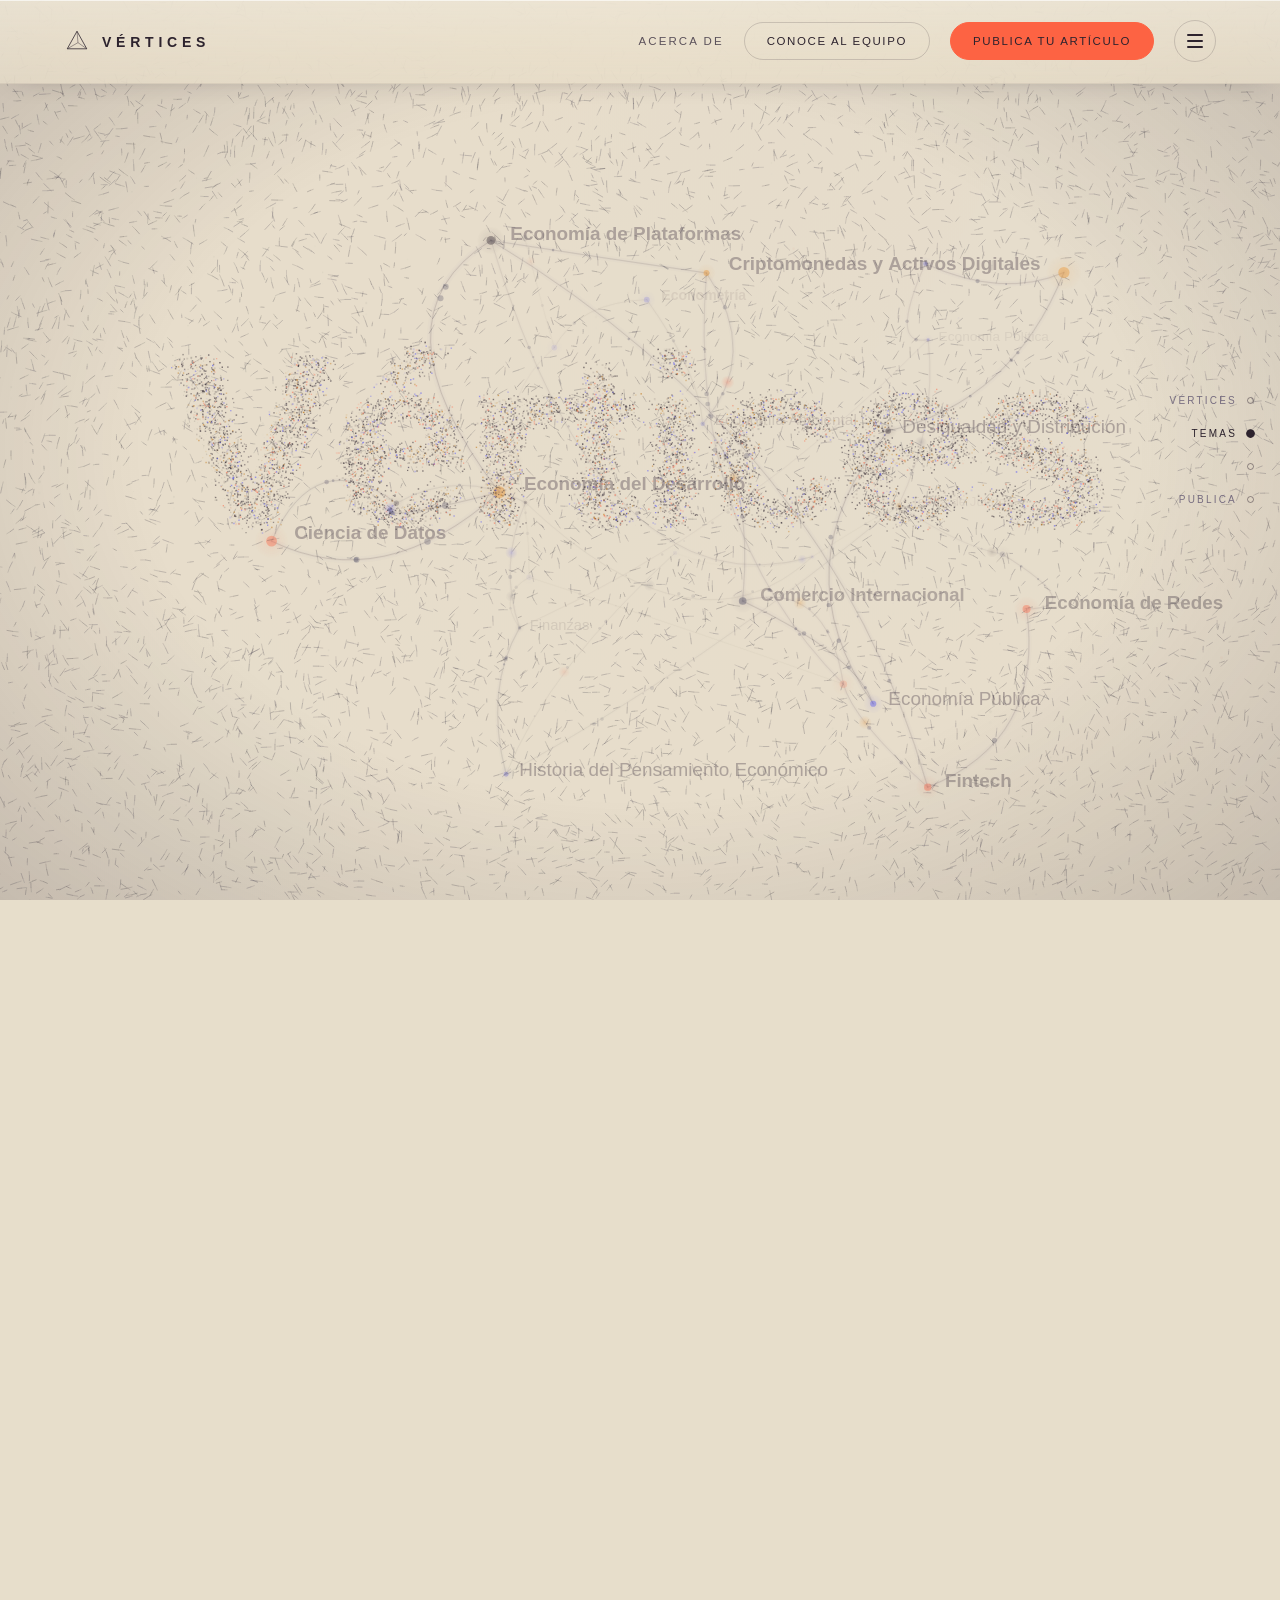
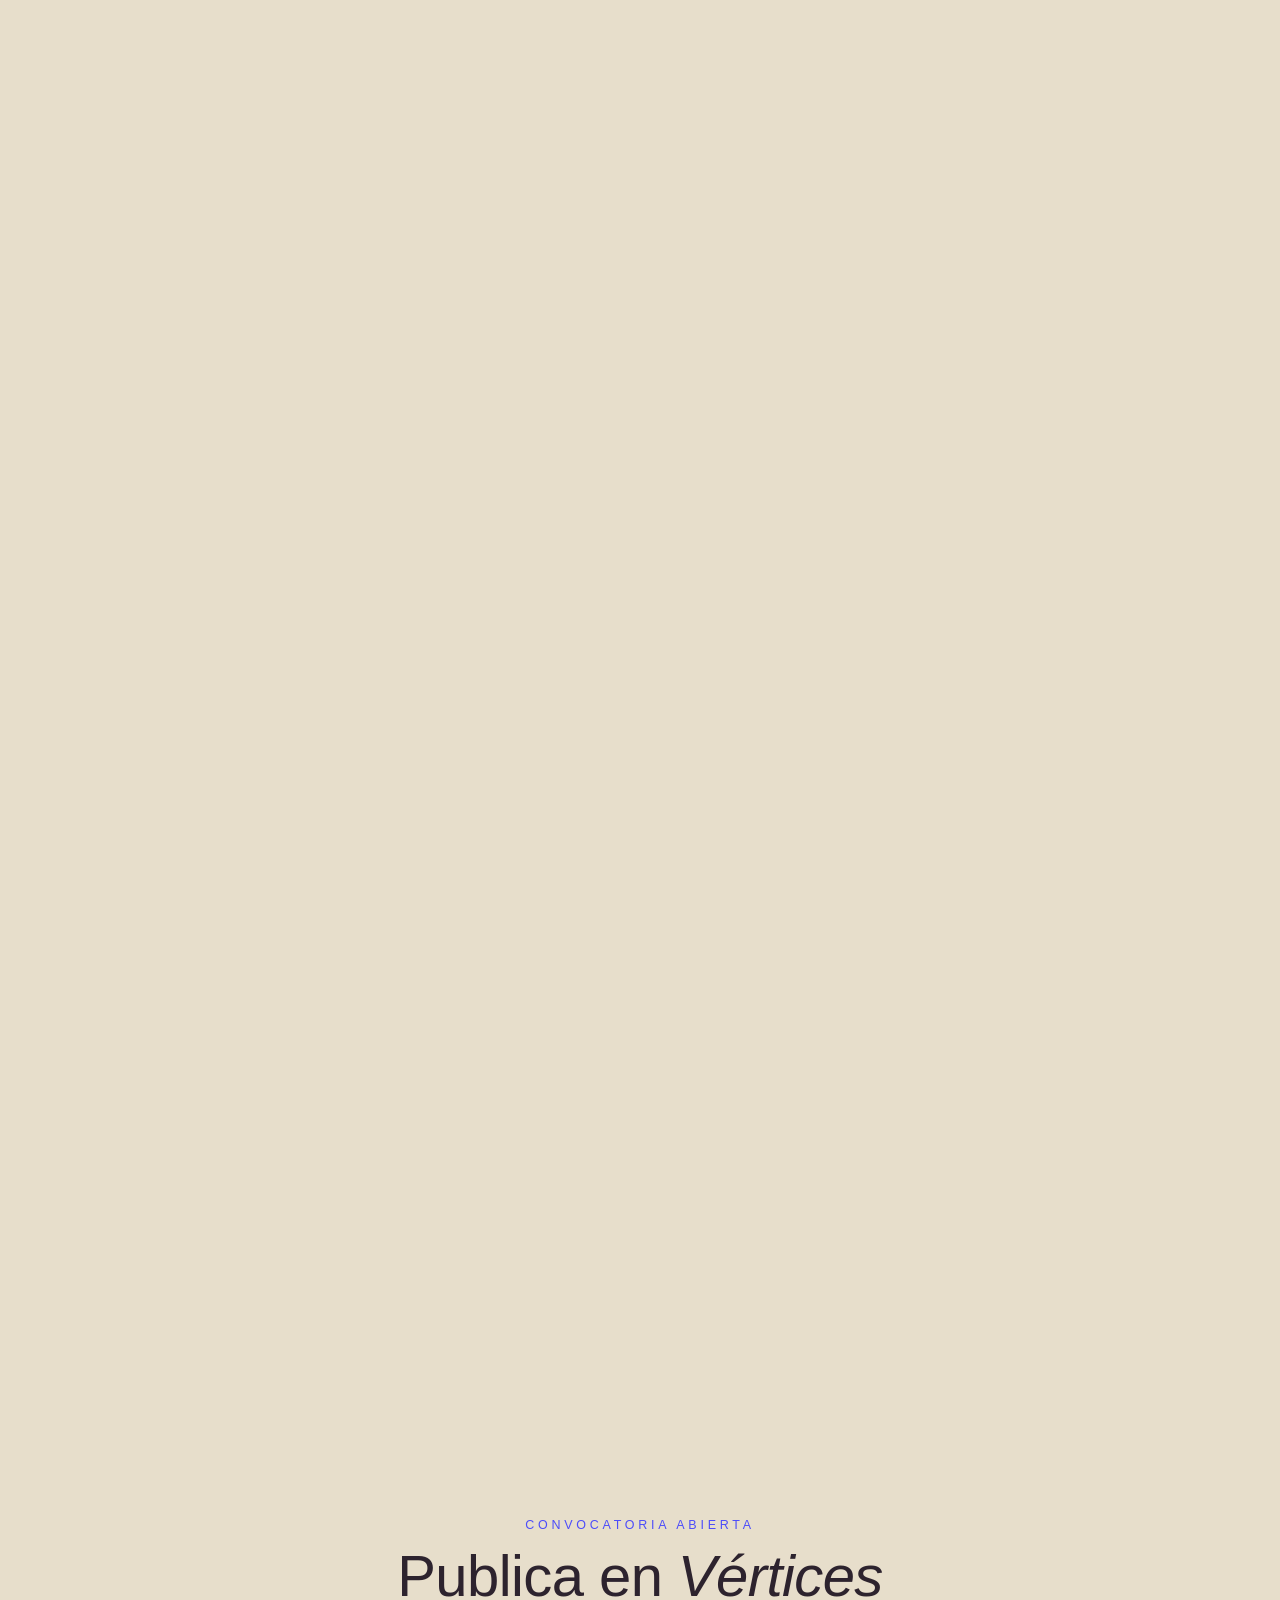
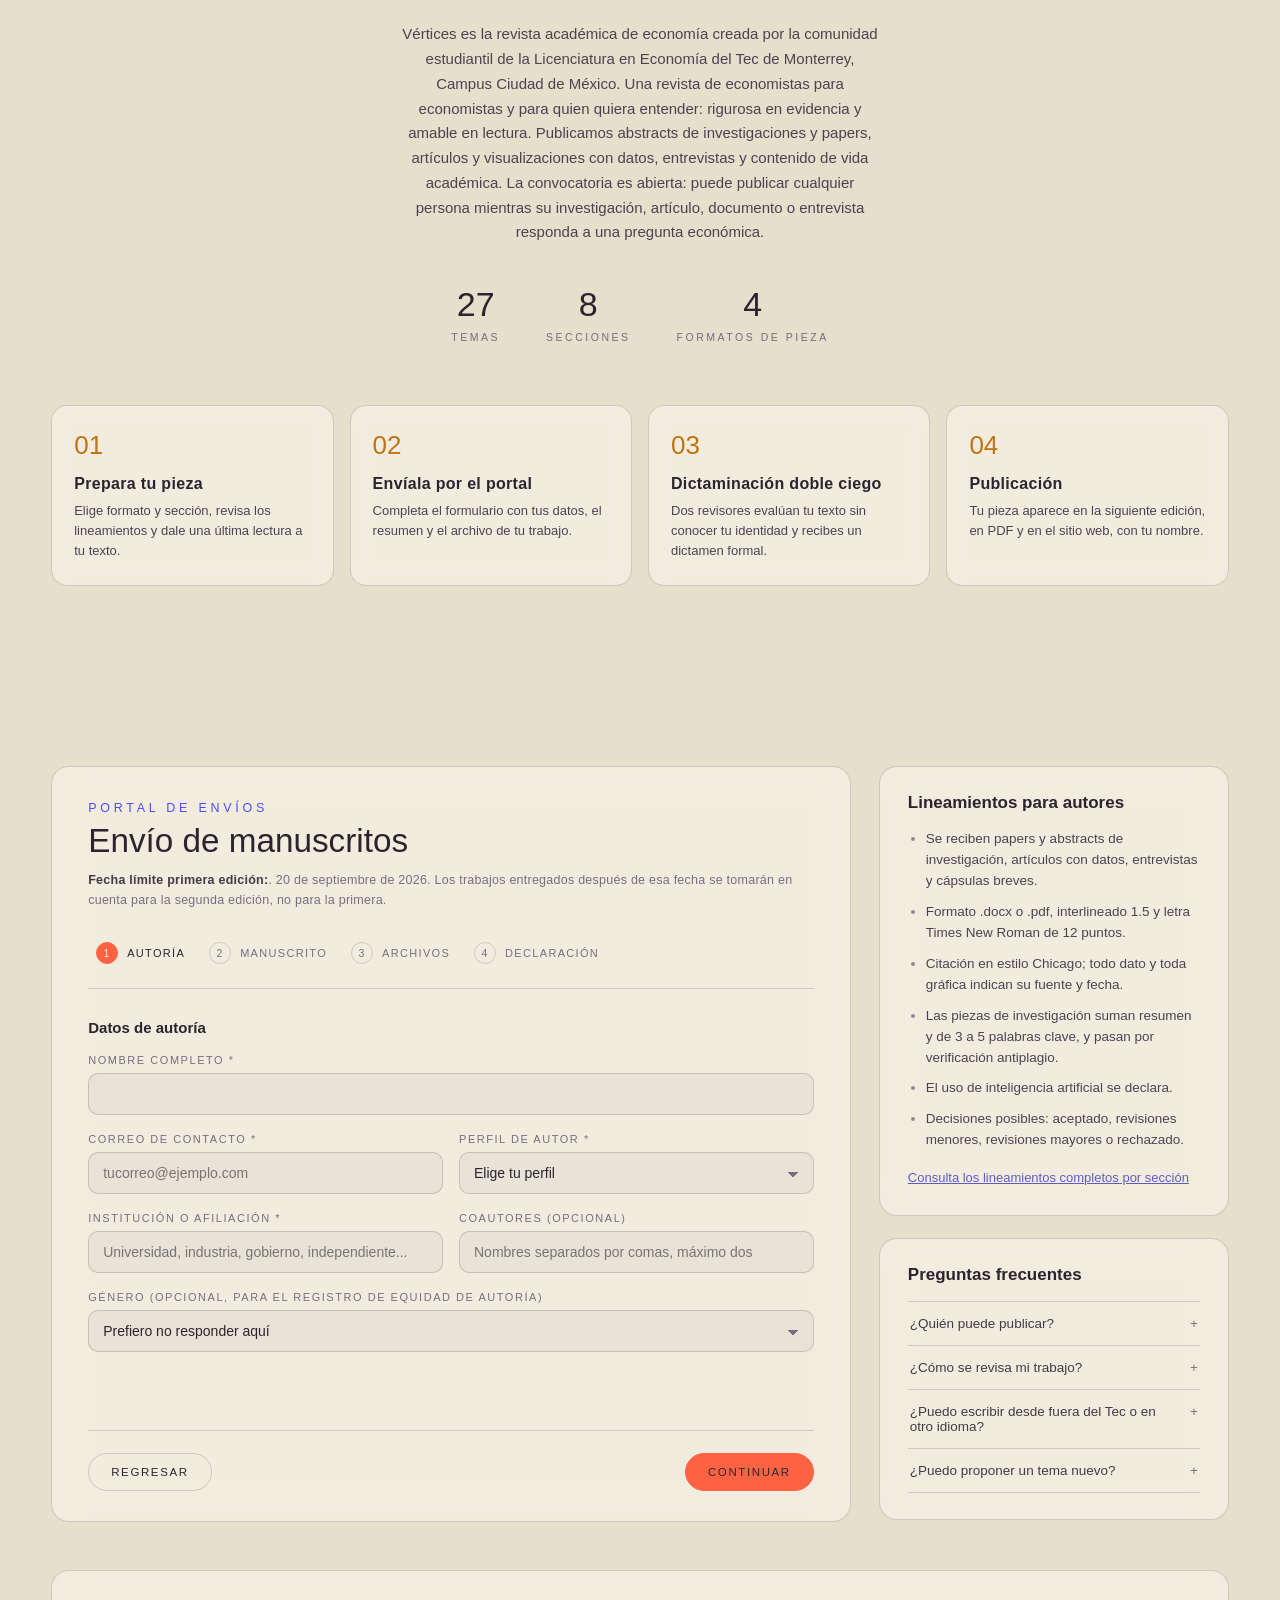
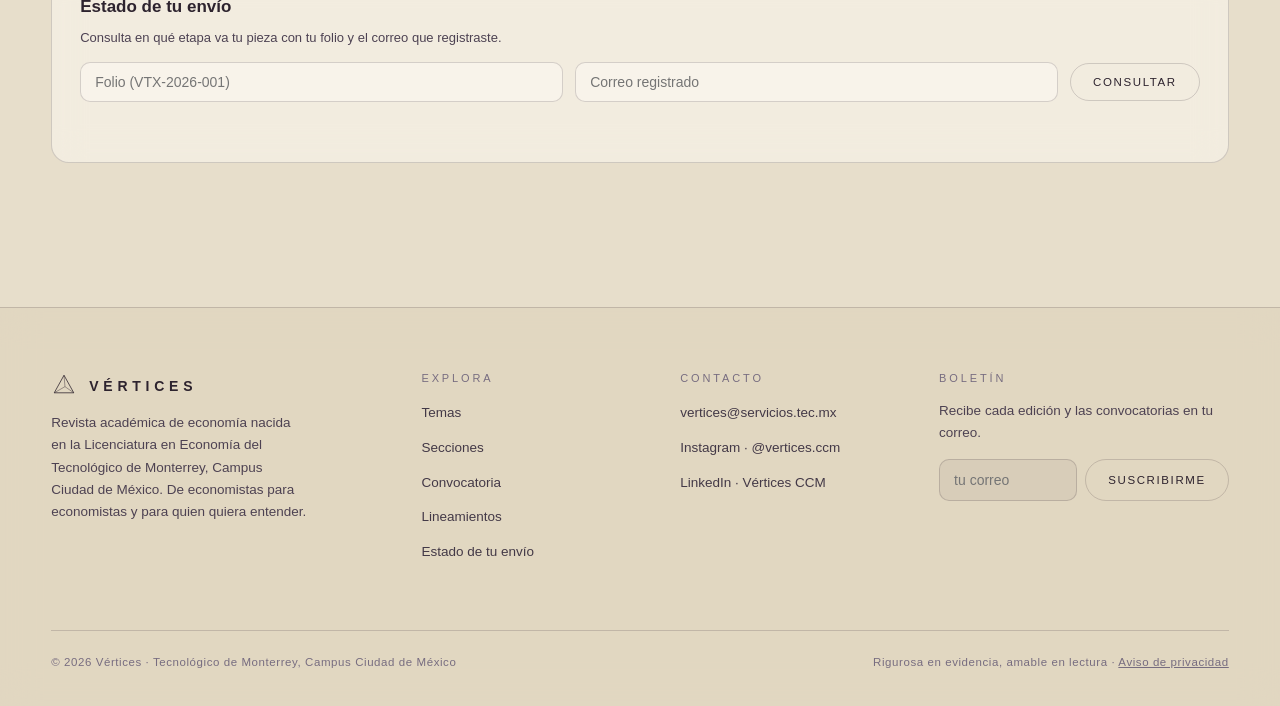
==== commit eec7c753: "La barra sigue la convención y se vuelve vidrio 1 · Convención  Se invierte la regla: la barra SE ES" ====
--- a/index.html
+++ b/index.html
@@ -83,12 +83,39 @@
     position:fixed; top:0; left:0; right:0; z-index:50;
     display:flex; align-items:center; justify-content:space-between;
     padding:20px 5vw 22px;
-    background:linear-gradient(rgba(231,222,203,.97), rgba(231,222,203,.8));
-    backdrop-filter:blur(14px); -webkit-backdrop-filter:blur(14px);
-    box-shadow:0 1px 0 rgba(45,35,46,.08);
-  }
-  /* la barra entra al bajar y se va al subir; lo gobierna barra.js */
-  .marco{ transition:transform .32s cubic-bezier(.4,0,.2,1); }
+    /* Vidrio. Tres capas hacen el material y ninguna sobra:
+       el tinte translúcido deja pasar la imagen; el desenfoque CON saturación
+       es lo que hace que el vidrio recoja el color de lo que cruza por debajo
+       en vez de agrisarlo (un blur sin saturate queda lechoso); y el filo
+       iluminado de arriba más la sombra suave de abajo son los que le dan
+       grosor —sin ellos se lee como un rectángulo plano, no como una lámina
+       apoyada sobre el contenido.
+
+       Sobre el tinte: se probó más translúcido (46-62%) y no funciona en las
+       páginas de texto. El desenfoque de fondo no deshace un párrafo que
+       cruza por debajo —ni subiéndolo a 44px— y entonces el texto de la
+       página se lee A TRAVÉS del vidrio y compite con el de la barra. A
+       76-86% lo que hay detrás queda como un fantasma: se nota que algo pasa,
+       que es lo que hace el material, pero ya no se puede leer. */
+    background:linear-gradient(rgba(238,231,215,.86), rgba(231,222,203,.76));
+    backdrop-filter:blur(30px) saturate(180%);
+    -webkit-backdrop-filter:blur(30px) saturate(180%);
+    box-shadow:
+      inset 0 1px 0 rgba(255,255,255,.62),
+      inset 0 -1px 0 rgba(45,35,46,.07),
+      0 10px 26px -18px rgba(45,35,46,.34);
+  }
+  /* Sin desenfoque de fondo (Firefox sin la bandera, navegadores viejos) un
+     tinte al 46% dejaría cruzar el texto de la página por detrás de la barra.
+     Ahí vuelve a ser casi opaca, que es lo que había antes. */
+  @supports not ((backdrop-filter:blur(1px)) or (-webkit-backdrop-filter:blur(1px))){
+    .marco{
+      background:linear-gradient(rgba(231,222,203,.97), rgba(231,222,203,.9));
+    }
+  }
+
+  /* se esconde al bajar y vuelve al subir; lo gobierna barra.js */
+  .marco{ transition:transform .34s cubic-bezier(.32,.72,.28,1); }
   .marco--fuera{ transform:translateY(-100%); }
   @media (prefers-reduced-motion: reduce){
     .marco{ transition:none; }
@@ -622,7 +649,7 @@
     .menu-panel .solo-angosto{ display:block; }
   }
 </style>
-<link rel="stylesheet" href="movil.css?v=3" />
+<link rel="stylesheet" href="movil.css?v=4" />
 </head>
 <body>
 
@@ -2553,7 +2580,7 @@
 })();
 </script>
 <script src="movil.js?v=3" defer></script>
-<script src="barra.js?v=1" defer></script>
+<script src="barra.js?v=2" defer></script>
 <script src="idiomas.js?v=5" defer></script>
 </body>
 </html>
--- a/movil.css
+++ b/movil.css
@@ -78,9 +78,8 @@
   display:flex; align-items:center; justify-content:space-between; gap:10px;
   padding:10px var(--m-lado) 10px;
   padding-top:calc(10px + env(safe-area-inset-top, 0px));
-  background:rgba(231,222,203,.94);
-  backdrop-filter:blur(16px); -webkit-backdrop-filter:blur(16px);
-  box-shadow:0 1px 0 rgba(45,35,46,.1);
+  /* el material (el vidrio) se define una sola vez, en la hoja de cada
+     página; aquí sólo cambia la caja */
 }
 html[data-disp="movil"] .marca{ gap:9px; }
 html[data-disp="movil"] .emblema{ width:23px; height:23px; }
@@ -408,9 +407,21 @@
   left:0; right:0; bottom:0; top:auto; transform:none;
   z-index:60; flex-direction:row; align-items:stretch; gap:0;
   padding-bottom:env(safe-area-inset-bottom, 0px);
-  background:rgba(231,222,203,.95);
-  backdrop-filter:blur(16px); -webkit-backdrop-filter:blur(16px);
-  border-top:1px solid var(--m-linea);
+  /* el mismo vidrio que la barra de arriba, del revés: el filo iluminado va
+     abajo y la sombra hacia arriba. Conviven en la misma pantalla, y con una
+     de vidrio y otra de pintura el desajuste salta a la vista. */
+  background:linear-gradient(rgba(231,222,203,.76), rgba(238,231,215,.86));
+  backdrop-filter:blur(30px) saturate(180%);
+  -webkit-backdrop-filter:blur(30px) saturate(180%);
+  box-shadow:
+    inset 0 -1px 0 rgba(255,255,255,.5),
+    inset 0 1px 0 rgba(45,35,46,.07),
+    0 -10px 26px -18px rgba(45,35,46,.34);
+}
+@supports not ((backdrop-filter:blur(1px)) or (-webkit-backdrop-filter:blur(1px))){
+  html[data-disp="movil"] .riel{
+    background:linear-gradient(rgba(231,222,203,.9), rgba(231,222,203,.97));
+  }
 }
 html[data-disp="movil"] .riel button{
   flex:1; flex-direction:column; align-items:center; gap:6px;
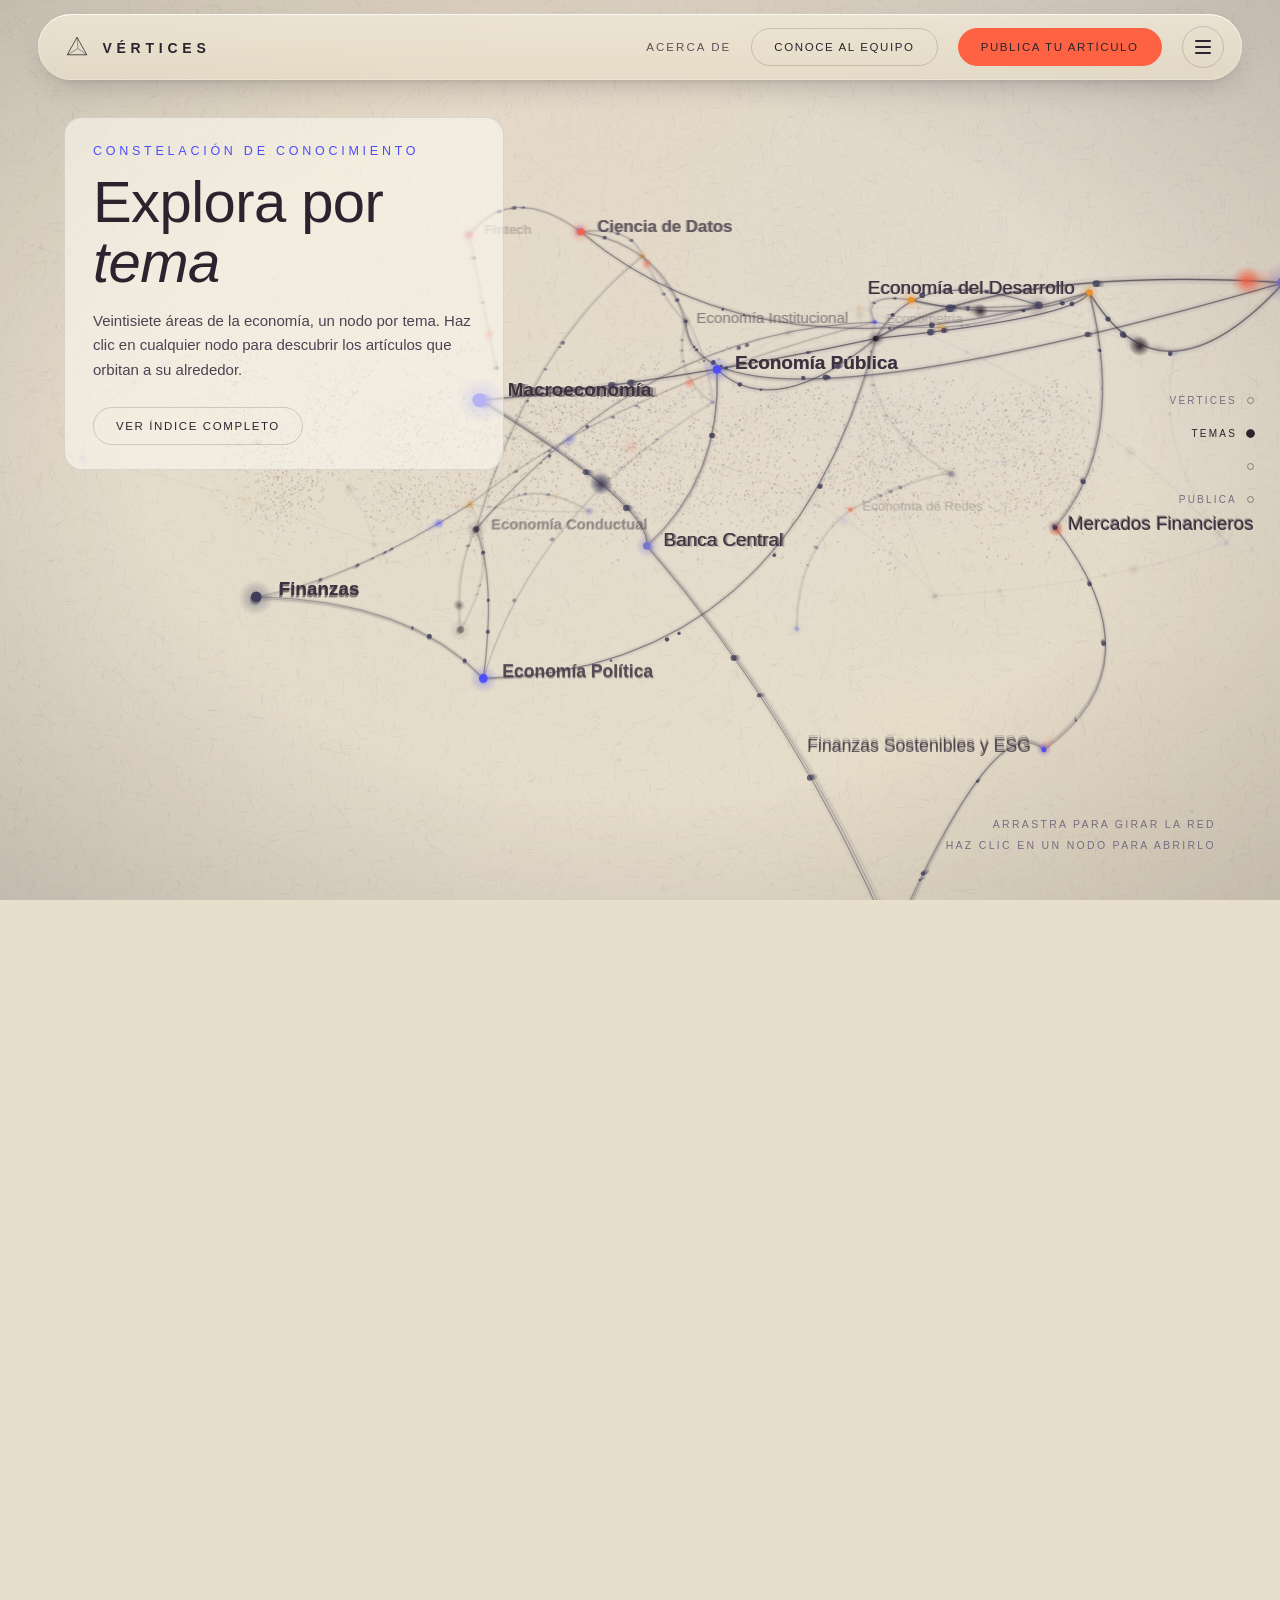
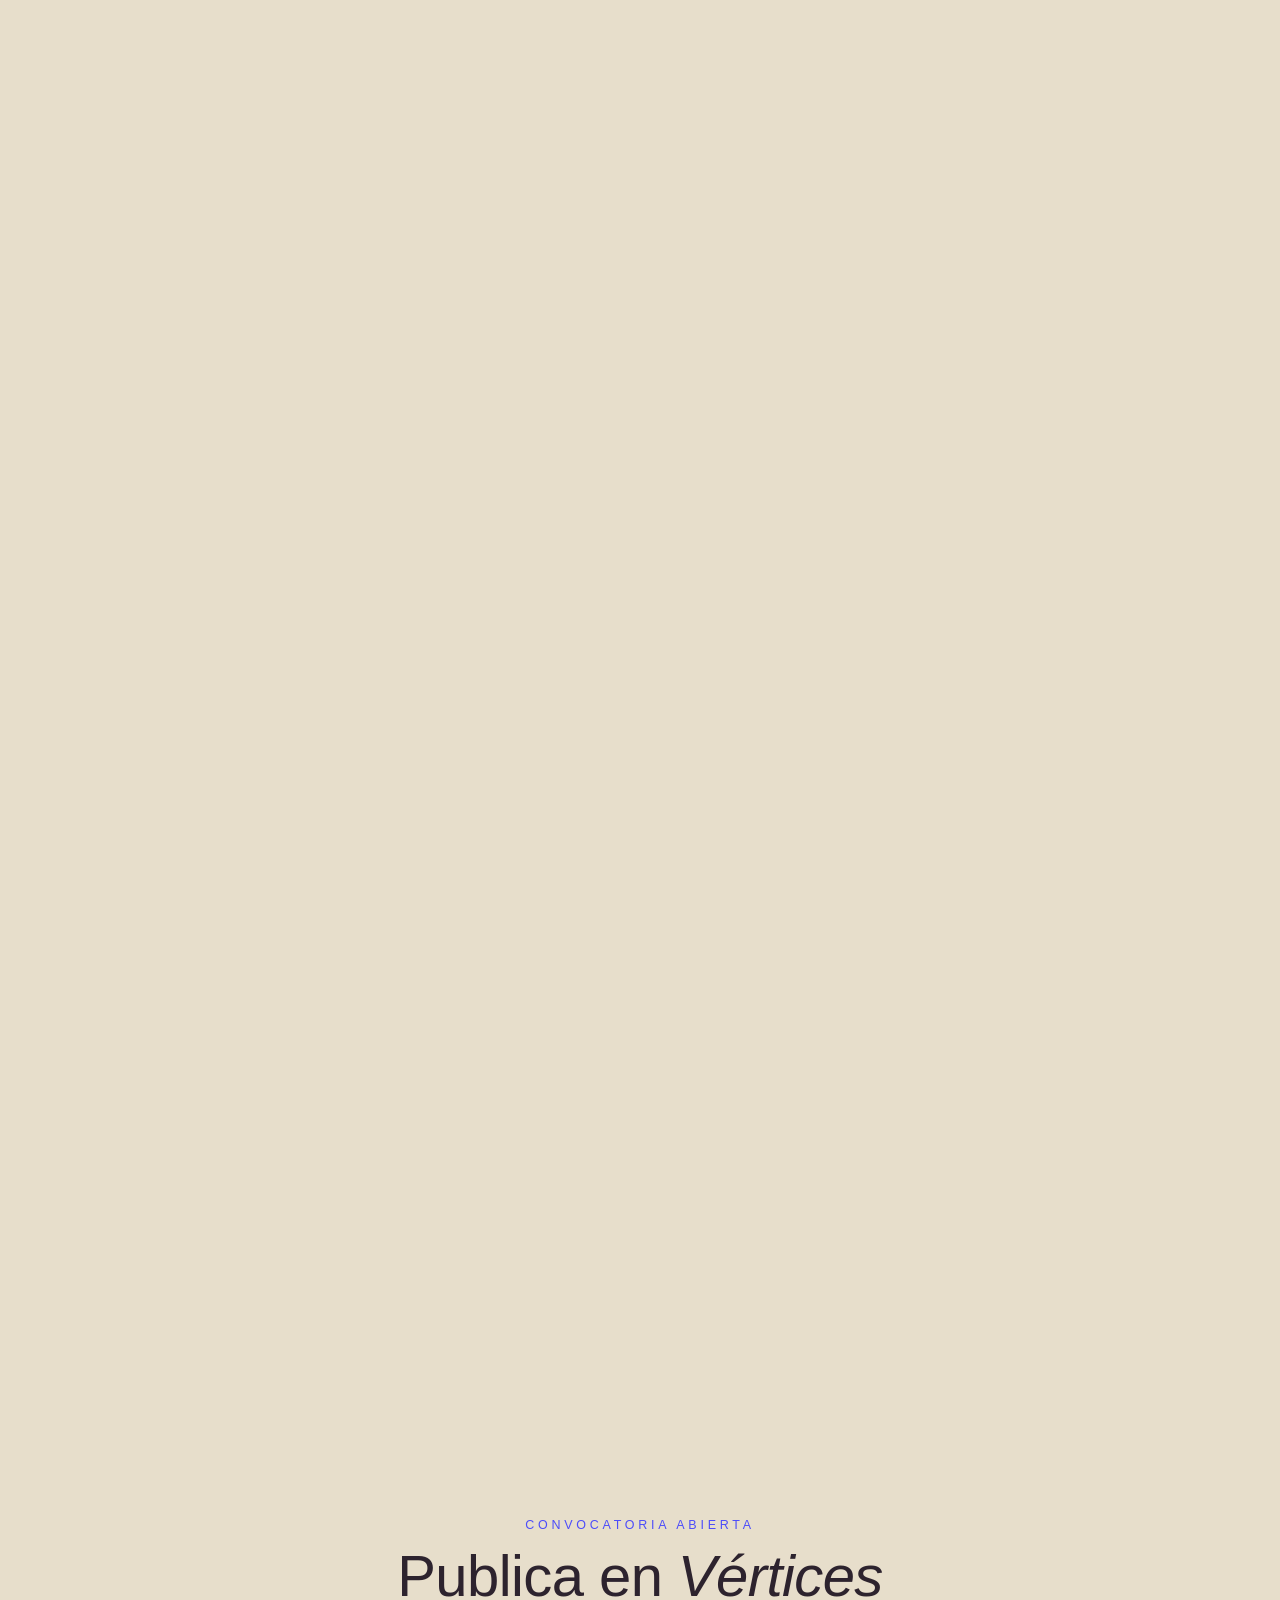
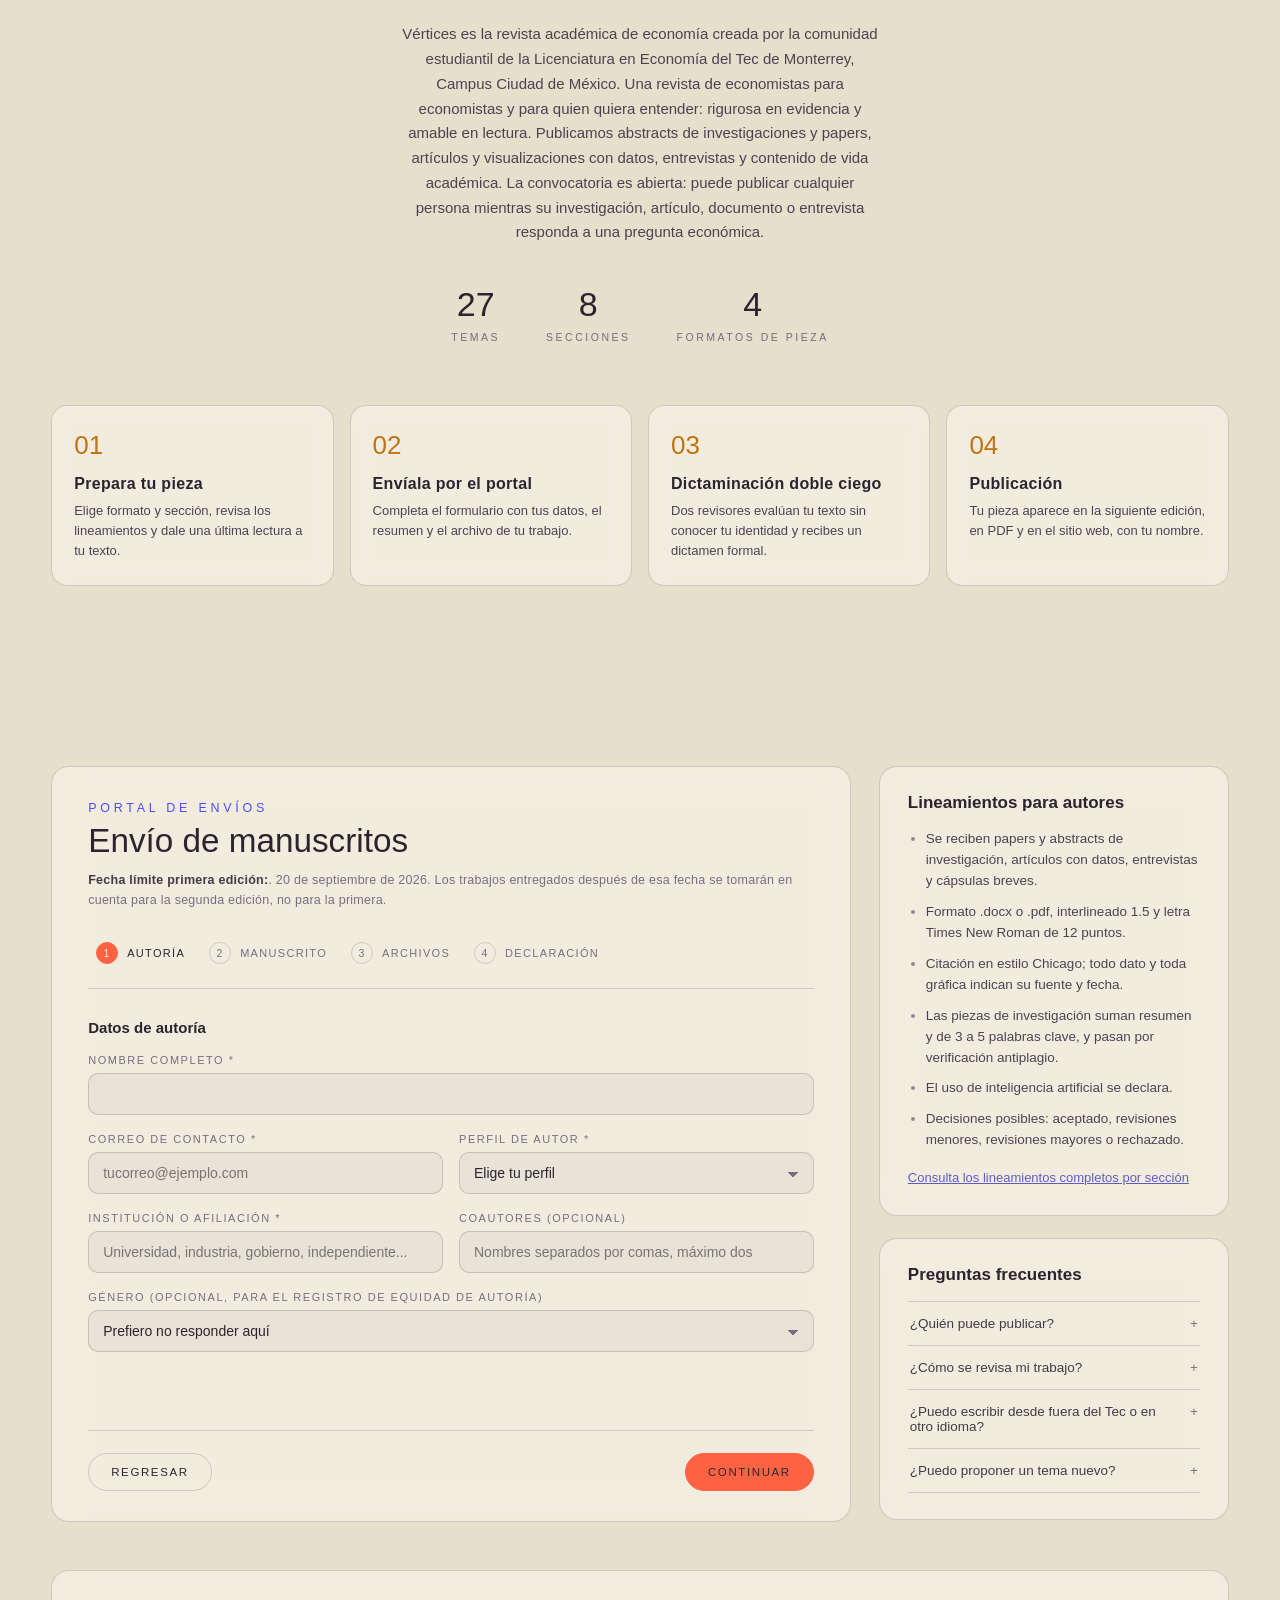
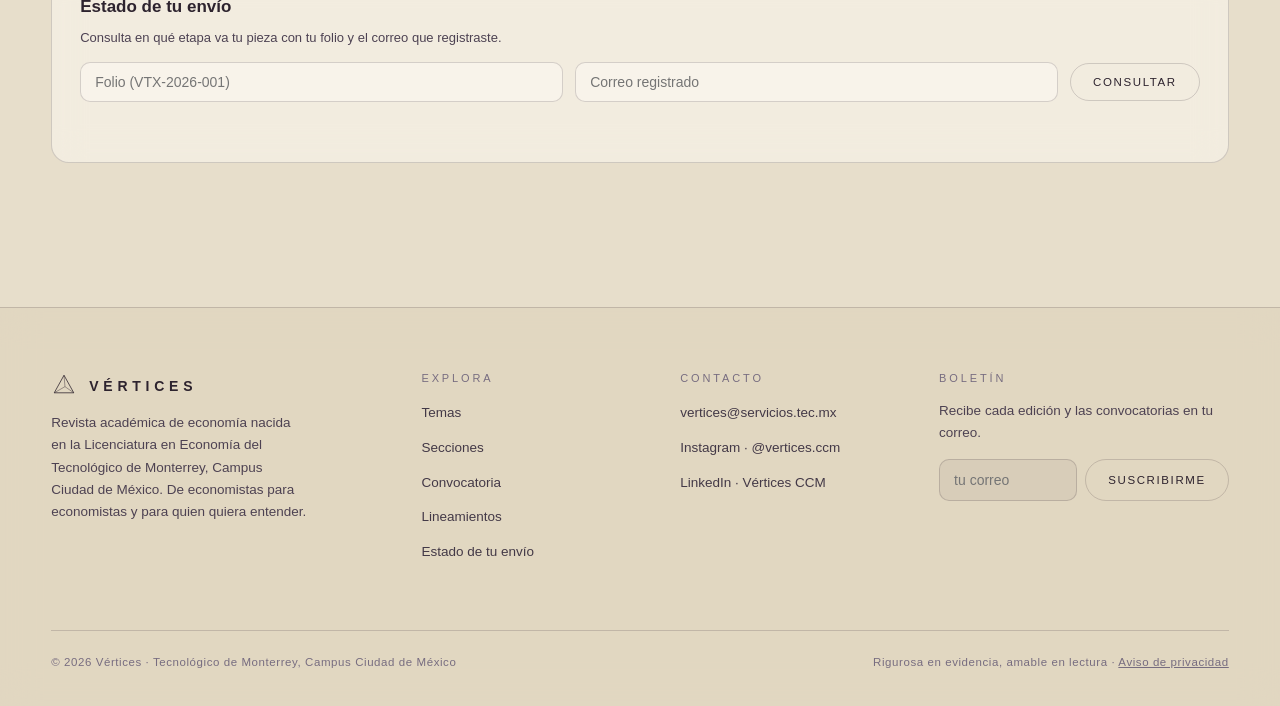
==== commit d4e2a8d1: "La barra se despega: cápsula flotante La barra deja de estar pegada a los bordes y pasa a ser una cá" ====
--- a/index.html
+++ b/index.html
@@ -80,9 +80,15 @@
 
   /* ------- marco fijo (navegacion en los margenes) ------- */
   .marco{
-    position:fixed; top:0; left:0; right:0; z-index:50;
+    /* Flotante, al modo iOS 26: despegada de los tres bordes y en cápsula.
+       El contenido pasa por los lados y por encima en vez de morir contra
+       ella, que es justo cuando el vidrio se lee como material: pegada al
+       borde superior casi nunca tenía nada detrás que enseñar. */
+    position:fixed; z-index:50;
+    top:14px; left:max(16px, 3vw); right:max(16px, 3vw);
+    border-radius:999px;
     display:flex; align-items:center; justify-content:space-between;
-    padding:20px 5vw 22px;
+    padding:12px 18px 12px 26px;
     /* Vidrio. Tres capas hacen el material y ninguna sobra:
        el tinte translúcido deja pasar la imagen; el desenfoque CON saturación
        es lo que hace que el vidrio recoja el color de lo que cruza por debajo
@@ -100,10 +106,14 @@
     background:linear-gradient(rgba(238,231,215,.86), rgba(231,222,203,.76));
     backdrop-filter:blur(30px) saturate(180%);
     -webkit-backdrop-filter:blur(30px) saturate(180%);
+    /* Flotando, la sombra deja de ser una insinuación bajo un borde y pasa
+       a ser lo que la despega del fondo; y el filo iluminado da la vuelta
+       completa, porque ahora se ven los cuatro lados. */
     box-shadow:
-      inset 0 1px 0 rgba(255,255,255,.62),
-      inset 0 -1px 0 rgba(45,35,46,.07),
-      0 10px 26px -18px rgba(45,35,46,.34);
+      inset 0 1px 0 rgba(255,255,255,.7),
+      inset 0 0 0 1px rgba(255,255,255,.26),
+      0 12px 32px -14px rgba(45,35,46,.34),
+      0 3px 10px -6px rgba(45,35,46,.22);
   }
   /* Sin desenfoque de fondo (Firefox sin la bandera, navegadores viejos) un
      tinte al 46% dejaría cruzar el texto de la página por detrás de la barra.
@@ -116,7 +126,7 @@
 
   /* se esconde al bajar y vuelve al subir; lo gobierna barra.js */
   .marco{ transition:transform .34s cubic-bezier(.32,.72,.28,1); }
-  .marco--fuera{ transform:translateY(-100%); }
+  .marco--fuera{ transform:translateY(calc(-100% - 26px)); }
   @media (prefers-reduced-motion: reduce){
     .marco{ transition:none; }
   }
@@ -649,7 +659,7 @@
     .menu-panel .solo-angosto{ display:block; }
   }
 </style>
-<link rel="stylesheet" href="movil.css?v=4" />
+<link rel="stylesheet" href="movil.css?v=5" />
 </head>
 <body>
 
--- a/movil.css
+++ b/movil.css
@@ -34,7 +34,7 @@
   --m-f-ui:"Neue Montreal",Arial,"Helvetica Neue",sans-serif;
   --m-f-sub:"Garet",Arial,"Helvetica Neue",sans-serif;
   /* alto de la barra de pestañas + el borde inferior del iPhone */
-  --m-barra:calc(58px + env(safe-area-inset-bottom, 0px));
+  --m-barra:calc(66px + env(safe-area-inset-bottom, 0px));
   --m-lado:20px;
   -webkit-text-size-adjust:100%;
 }
@@ -74,10 +74,10 @@
  * ------------------------------------------------------------------ */
 
 html[data-disp="movil"] .marco{
-  position:fixed; top:0; left:0; right:0; z-index:50;
-  display:flex; align-items:center; justify-content:space-between; gap:10px;
-  padding:10px var(--m-lado) 10px;
-  padding-top:calc(10px + env(safe-area-inset-top, 0px));
+  position:fixed; z-index:50;
+  top:calc(8px + env(safe-area-inset-top, 0px)); left:12px; right:12px;
+  display:flex; align-items:center; justify-content:space-between; gap:8px;
+  padding:8px 9px 8px 16px;
   /* el material (el vidrio) se define una sola vez, en la hoja de cada
      página; aquí sólo cambia la caja */
 }
@@ -99,8 +99,12 @@
 
 html[data-disp="movil"] .menu-boton{ width:40px; height:40px; }
 html[data-disp="movil"] .menu-panel{
-  position:fixed; top:calc(56px + env(safe-area-inset-top, 0px));
-  left:var(--m-lado); right:var(--m-lado); min-width:0;
+  /* .marco lleva backdrop-filter, y eso lo convierte en el bloque contenedor
+     de sus descendientes fijos: este panel NO se posiciona respecto a la
+     pantalla sino respecto a la barra. En vez de pelearse con eso, se
+     aprovecha —cuelga de ella y se alinea sola, aunque la barra se mueva. */
+  position:fixed; top:calc(100% + 10px);
+  left:0; right:0; min-width:0;
   max-height:calc(100vh - 90px - var(--m-barra));
   max-height:calc(100dvh - 90px - var(--m-barra)); overflow-y:auto;
   border-radius:18px; padding:8px;
@@ -157,7 +161,7 @@
 /* la tarjeta de vidrio se queda: separa el texto de la constelación que
    late detrás, que sin ella se leería sobre los nodos */
 html[data-disp="movil"] .temas-bloque{
-  top:calc(60px + env(safe-area-inset-top, 0px));
+  top:calc(80px + env(safe-area-inset-top, 0px));
   left:var(--m-lado); right:var(--m-lado); max-width:none;
   padding:16px 17px 14px; border-radius:15px;
 }
@@ -172,7 +176,7 @@
 
 /* --- capa 3: las 8 secciones --- */
 html[data-disp="movil"] .secciones-bloque{
-  top:calc(62px + env(safe-area-inset-top, 0px));
+  top:calc(82px + env(safe-area-inset-top, 0px));
   left:var(--m-lado); right:var(--m-lado);
   width:auto; transform:none;
 }
@@ -404,9 +408,12 @@
      márgenes anchos). En teléfono no se esconde: se reencarna en la barra,
      así que hay que devolverle el display explícitamente. */
   display:flex;
-  left:0; right:0; bottom:0; top:auto; transform:none;
+  left:12px; right:12px; top:auto; transform:none;
+  bottom:calc(10px + env(safe-area-inset-bottom, 0px));
   z-index:60; flex-direction:row; align-items:stretch; gap:0;
-  padding-bottom:env(safe-area-inset-bottom, 0px);
+  /* la cápsula recorta los botones: sin esto, el área táctil de los de los
+     extremos se saldría por las esquinas redondeadas */
+  border-radius:999px; overflow:hidden;
   /* el mismo vidrio que la barra de arriba, del revés: el filo iluminado va
      abajo y la sombra hacia arriba. Conviven en la misma pantalla, y con una
      de vidrio y otra de pintura el desajuste salta a la vista. */
@@ -414,9 +421,10 @@
   backdrop-filter:blur(30px) saturate(180%);
   -webkit-backdrop-filter:blur(30px) saturate(180%);
   box-shadow:
-    inset 0 -1px 0 rgba(255,255,255,.5),
-    inset 0 1px 0 rgba(45,35,46,.07),
-    0 -10px 26px -18px rgba(45,35,46,.34);
+    inset 0 -1px 0 rgba(255,255,255,.62),
+    inset 0 0 0 1px rgba(255,255,255,.26),
+    0 12px 32px -14px rgba(45,35,46,.34),
+    0 3px 10px -6px rgba(45,35,46,.22);
 }
 @supports not ((backdrop-filter:blur(1px)) or (-webkit-backdrop-filter:blur(1px))){
   html[data-disp="movil"] .riel{
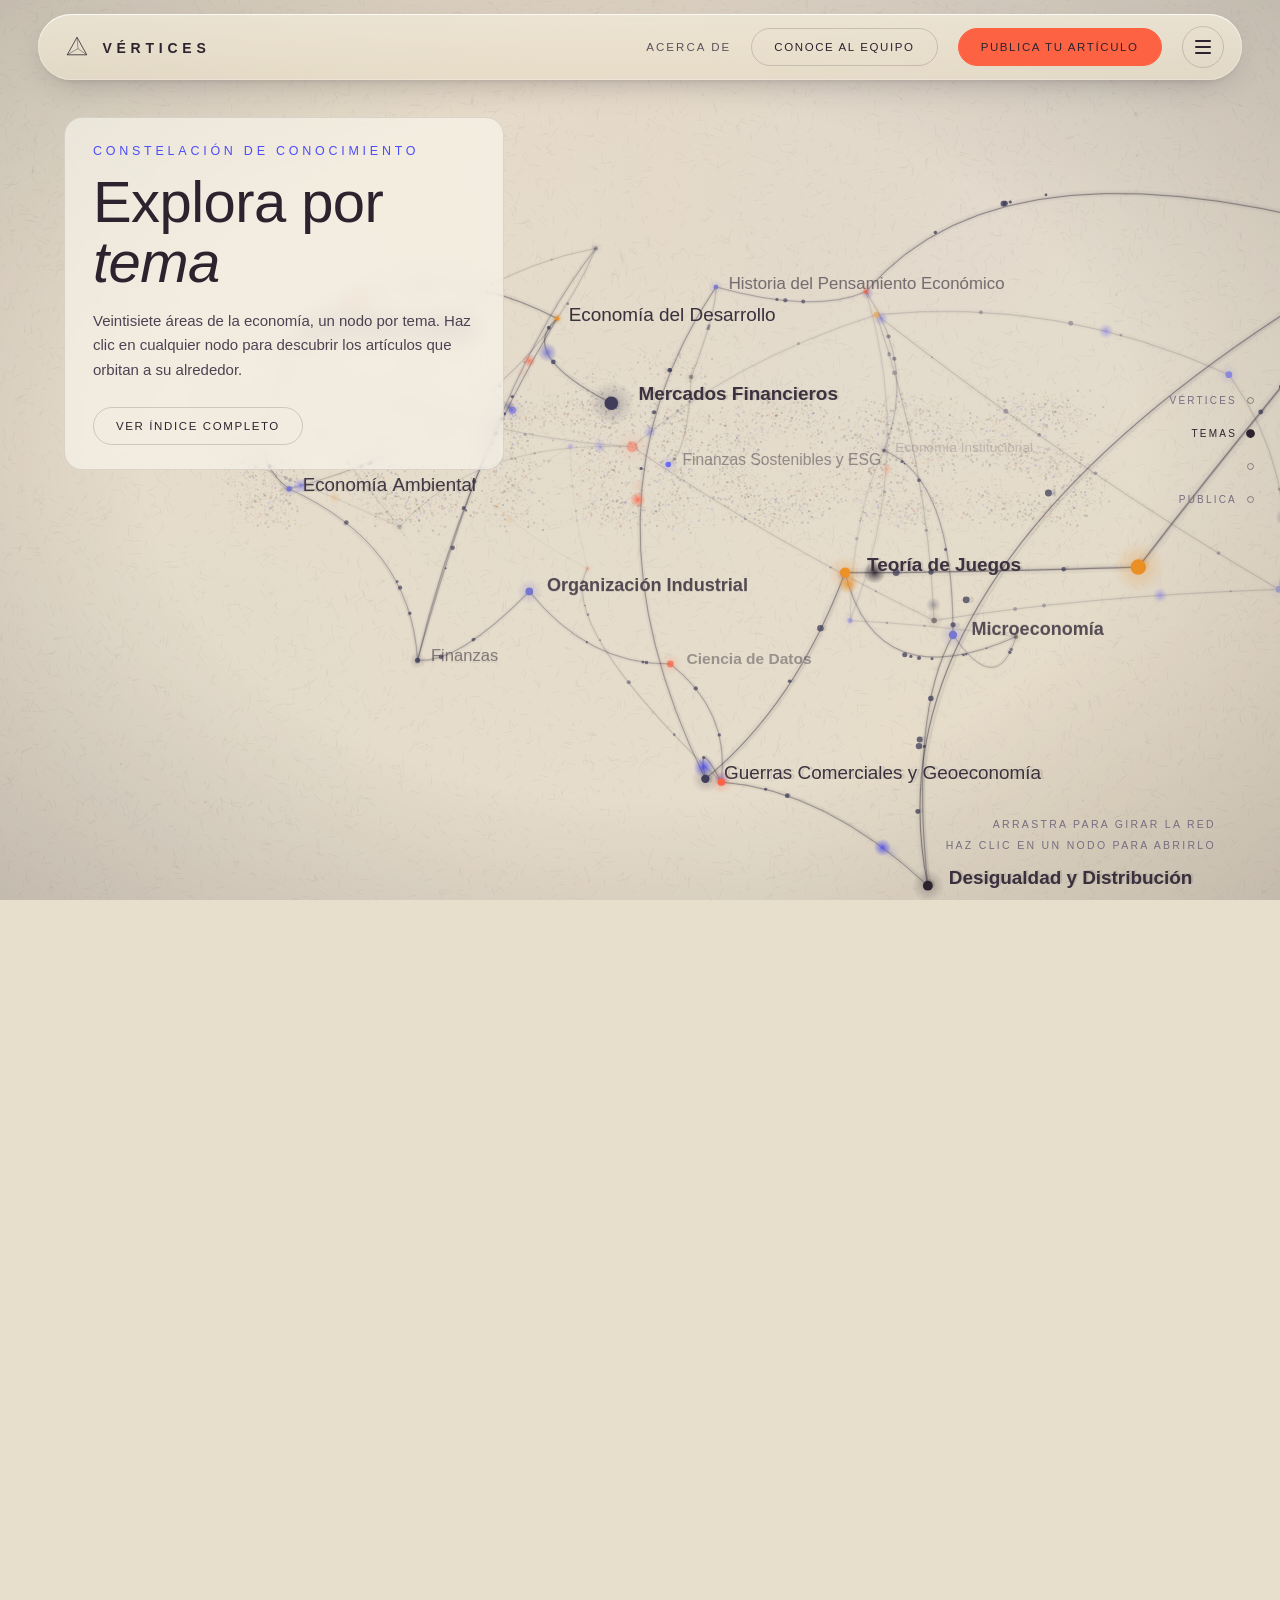
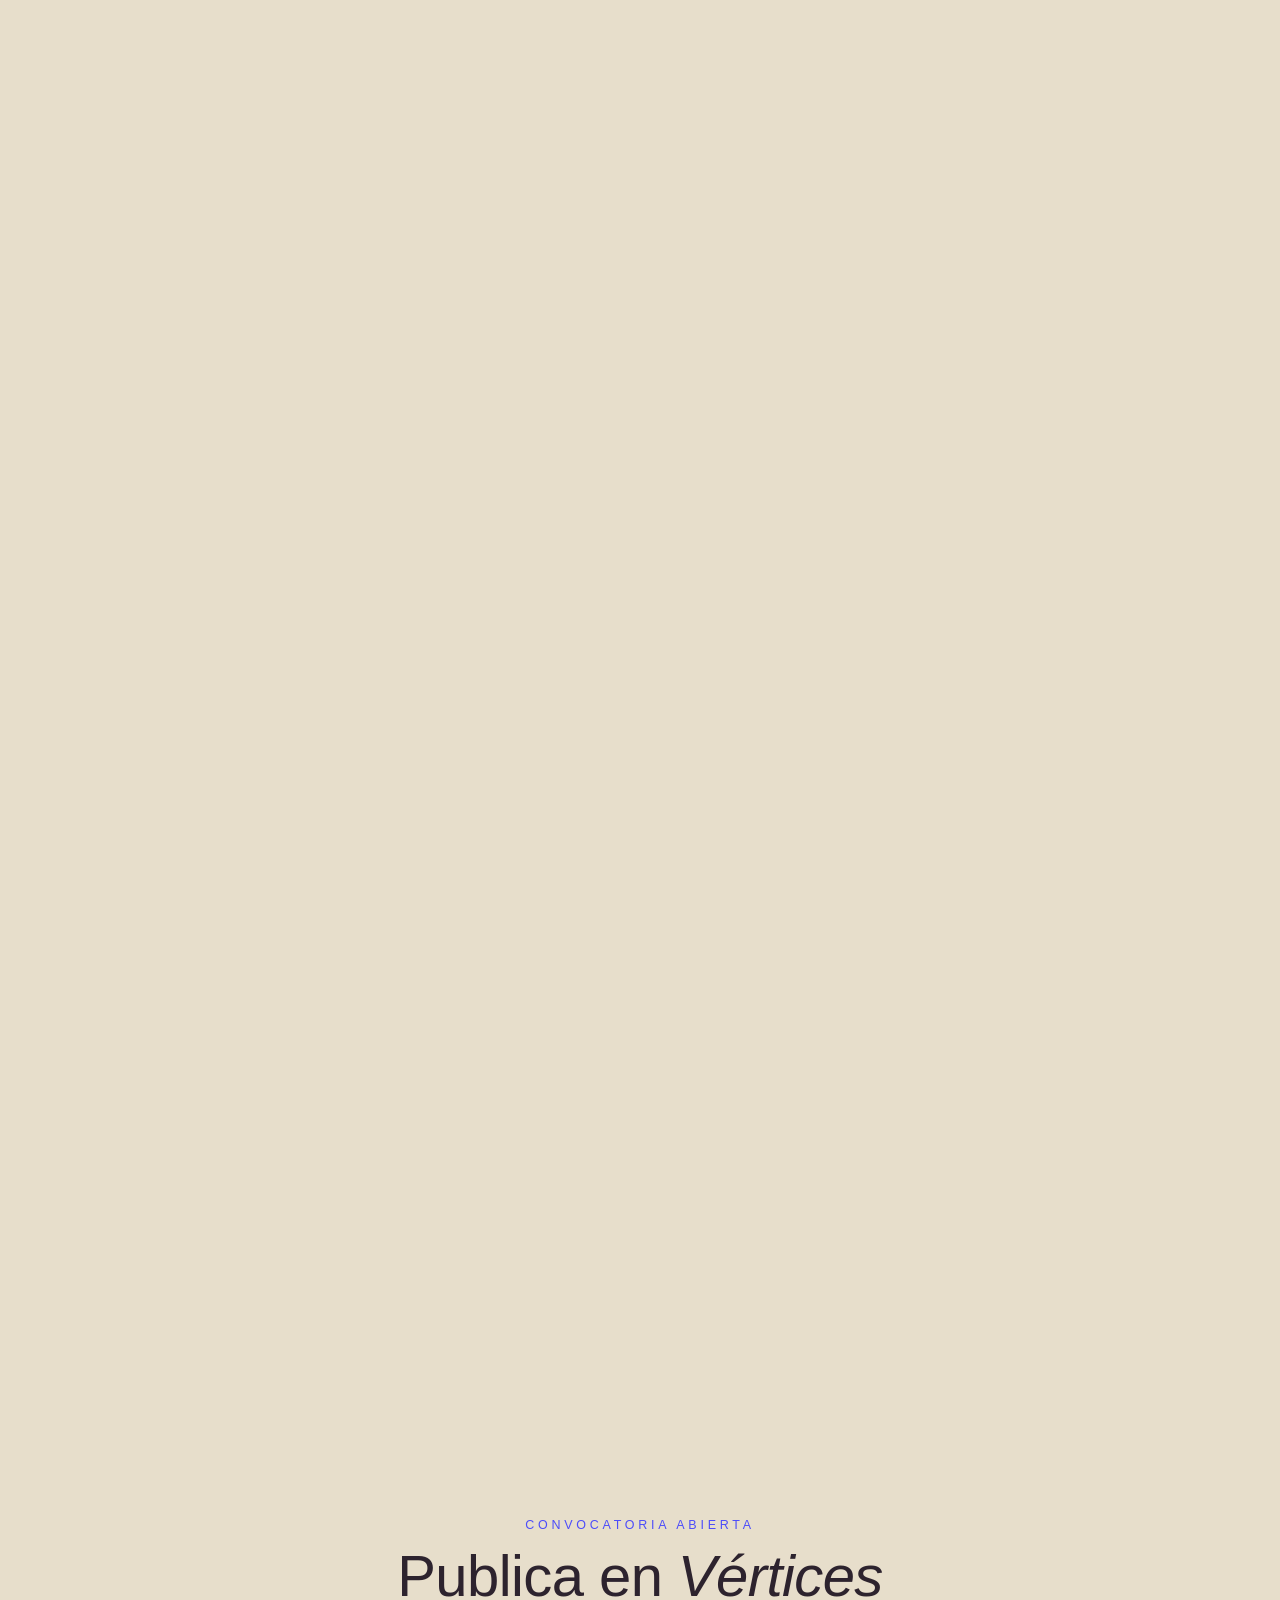
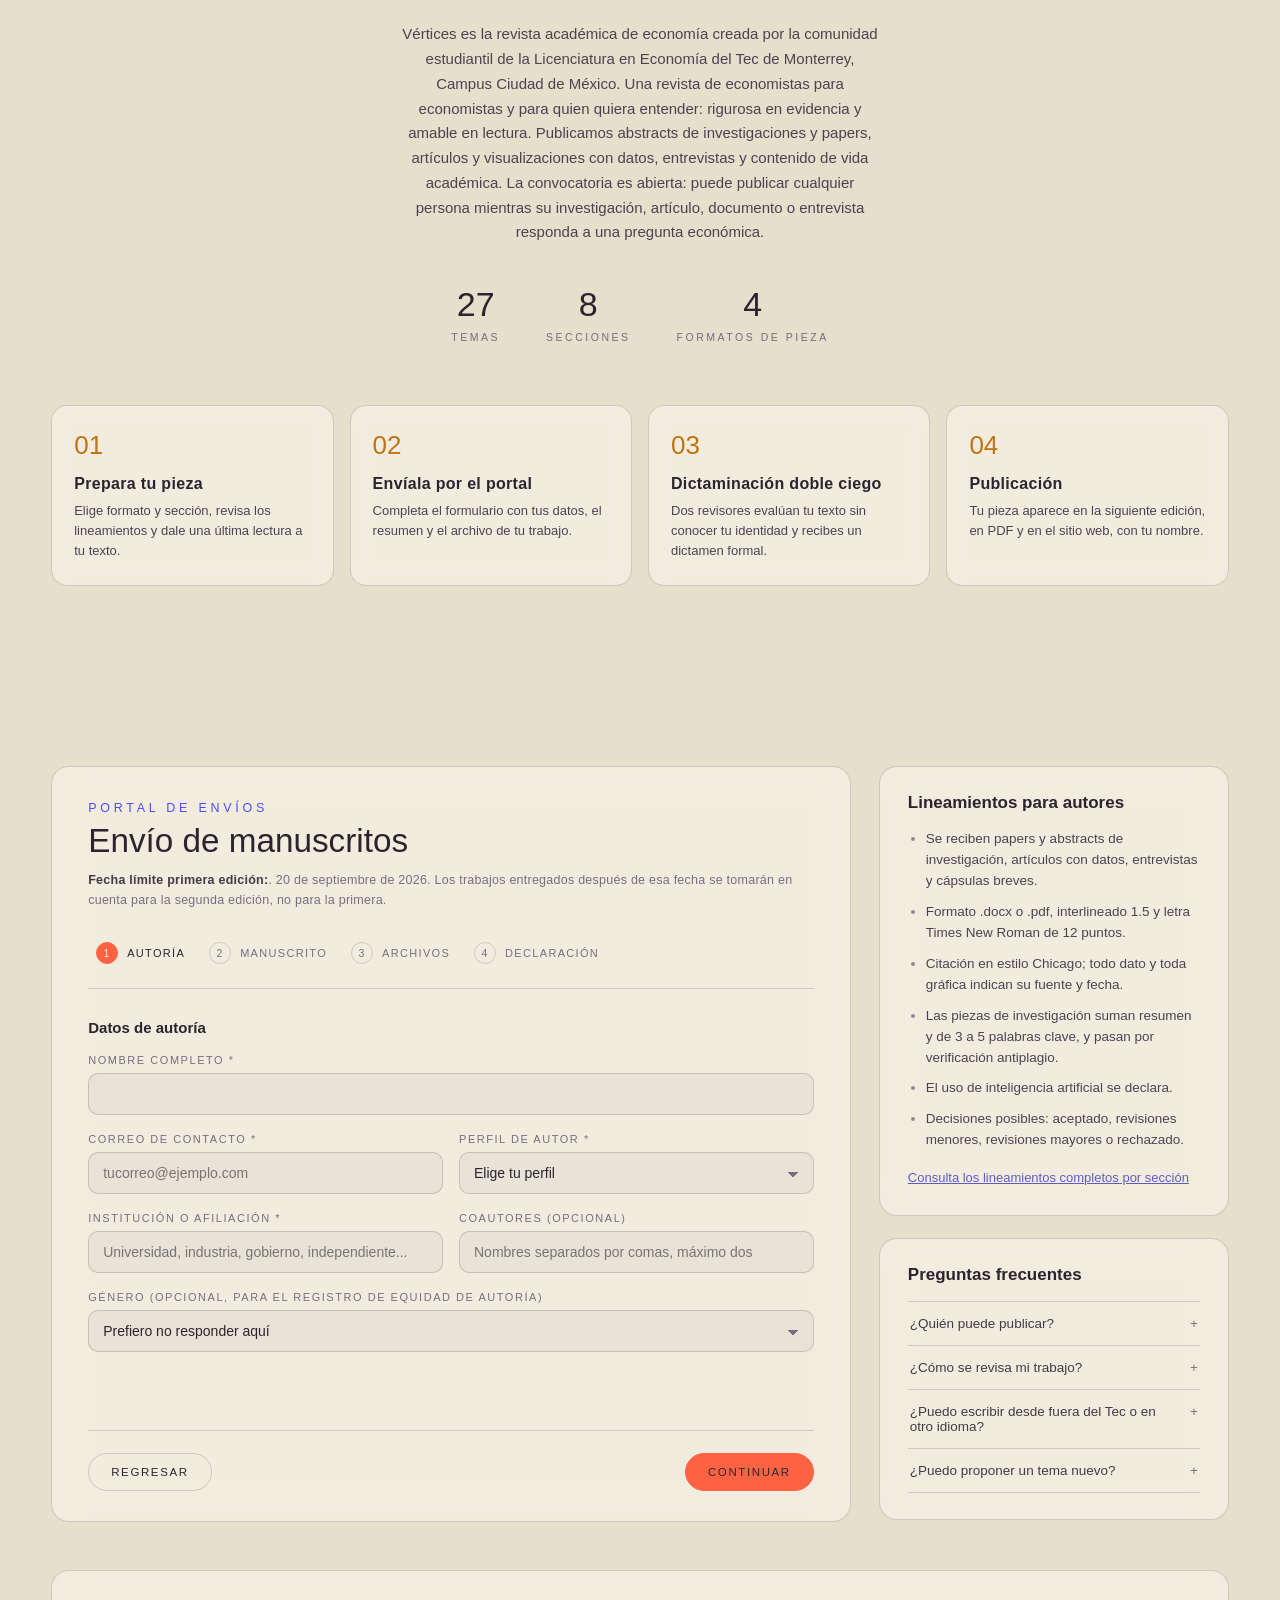
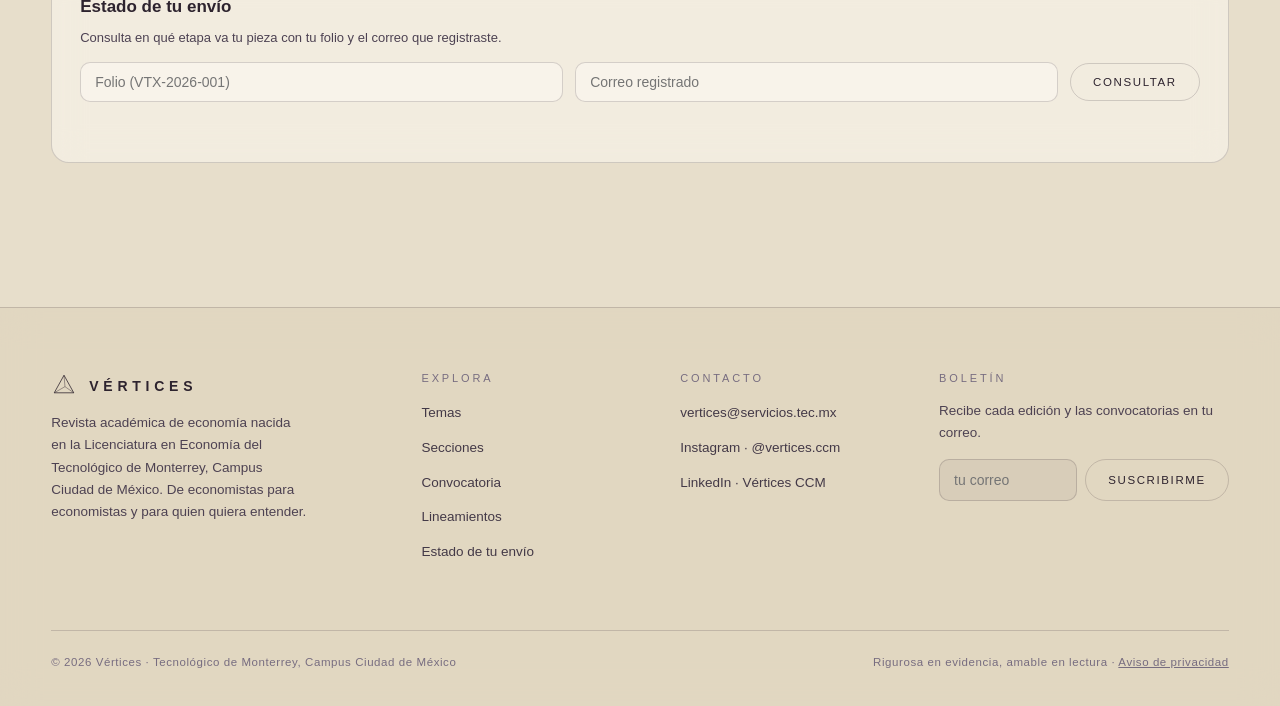
==== commit 93707bd8: "Fuera la pista de scroll en teléfono, y los destacados como cajón 1 · "Desplázate para explorar" se " ====
--- a/index.html
+++ b/index.html
@@ -659,7 +659,7 @@
     .menu-panel .solo-angosto{ display:block; }
   }
 </style>
-<link rel="stylesheet" href="movil.css?v=5" />
+<link rel="stylesheet" href="movil.css?v=6" />
 </head>
 <body>
 
@@ -2589,7 +2589,7 @@
   nav.querySelectorAll(".menu-panel a").forEach((a) => a.addEventListener("click", () => nav.classList.remove("abierto")));
 })();
 </script>
-<script src="movil.js?v=3" defer></script>
+<script src="movil.js?v=4" defer></script>
 <script src="barra.js?v=2" defer></script>
 <script src="idiomas.js?v=5" defer></script>
 </body>
--- a/movil.css
+++ b/movil.css
@@ -152,10 +152,9 @@
 html[data-disp="movil"] .hero-edicion p{ margin-bottom:12px; }
 /* la pista de scroll vive a 110px del borde, que es justo donde ahora
    empieza el bloque apilado: se sube por encima de él */
-html[data-disp="movil"] .pista{
-  bottom:calc(var(--m-barra) + 150px);
-  text-align:center; /* cabe en dos renglones y el segundo se iba a la izquierda */
-}
+/* "Desplázate para explorar" sobra en un teléfono: el gesto es obvio y la
+   leyenda le quitaba aire a la portada */
+html[data-disp="movil"] .pista{ display:none; }
 
 /* --- capa 2: los 27 temas --- */
 /* la tarjeta de vidrio se queda: separa el texto de la constelación que
@@ -189,6 +188,52 @@
   padding:0 var(--m-lado);
 }
 html[data-disp="movil"] .carrusel-cab{ margin-bottom:9px; }
+
+/* --- el cajón de destacados --- *
+   Asoma a la mitad y se saca con el dedo. La clase .m-cajon la pone movil.js:
+   sin script, el carrusel se ve entero como siempre y nada queda a medias.
+
+   touch-action:pan-x es la pieza clave del reparto de gestos: el navegador se
+   queda con el desplazamiento horizontal de las tarjetas —que sigue siendo
+   suyo— y nos entrega el vertical, que es el del cajón. */
+html[data-disp="movil"] .carrusel-zona.m-cajon{
+  pointer-events:auto;
+  touch-action:pan-x;
+}
+/* Se RECORTA, no se traslada. Trasladar el bloque hacia abajo dejaba la mitad
+   escondida colándose por los costados de la barra flotante y por debajo de
+   ella —el problema que este cajón venía a resolver—. Con max-height el corte
+   es real: lo que sobra no existe. El desvanecido evita que el corte se lea
+   como un tijeretazo. */
+html[data-disp="movil"] .carrusel-zona.m-cajon .carrusel{
+  max-height:118px; overflow-y:hidden;
+  transition:max-height .38s cubic-bezier(.32,.72,.28,1);
+  -webkit-mask-image:linear-gradient(to bottom, #000 58%, transparent 100%);
+          mask-image:linear-gradient(to bottom, #000 58%, transparent 100%);
+}
+html[data-disp="movil"] .carrusel-zona.m-cajon.abierto .carrusel{
+  max-height:340px;
+  -webkit-mask-image:none; mask-image:none;
+}
+/* mientras el dedo manda, la transición estorba: la altura la fija el gesto */
+html[data-disp="movil"] .carrusel-zona.m-cajon.arrastrando .carrusel{ transition:none; }
+@media (prefers-reduced-motion: reduce){
+  html[data-disp="movil"] .carrusel-zona.m-cajon .carrusel{ transition:none; }
+}
+
+/* el tirador: la barrita de agarre, con el blanco táctil que necesita un
+   pulgar aunque la barrita mida 4px */
+html[data-disp="movil"] .m-tirador{
+  display:block; width:100%; padding:10px 0 8px;
+  background:none; border:0; cursor:pointer;
+  -webkit-tap-highlight-color:transparent;
+}
+html[data-disp="movil"] .m-tirador i{
+  display:block; width:40px; height:4px; margin:0 auto;
+  border-radius:99px; background:var(--m-linea-fuerte);
+  transition:background .2s, width .2s;
+}
+html[data-disp="movil"] .m-tirador:active i{ background:var(--m-tinta); width:52px; }
 html[data-disp="movil"] .flechas{ display:none; }
 html[data-disp="movil"] .carrusel{
   gap:11px; margin:0 calc(var(--m-lado) * -1); padding:0 var(--m-lado) 4px;
@@ -481,7 +526,6 @@
   html[data-disp="movil"] .cierre-acciones{ flex-direction:row; }
   html[data-disp="movil"] .cierre-acciones .boton{ width:auto; }
   html[data-disp="movil"] .carrusel-zona{ display:none; }
-  html[data-disp="movil"] .pista{ display:none; }
 }
 
 /* Pantallas anchas que siguen siendo táctiles (tableta en vertical): las
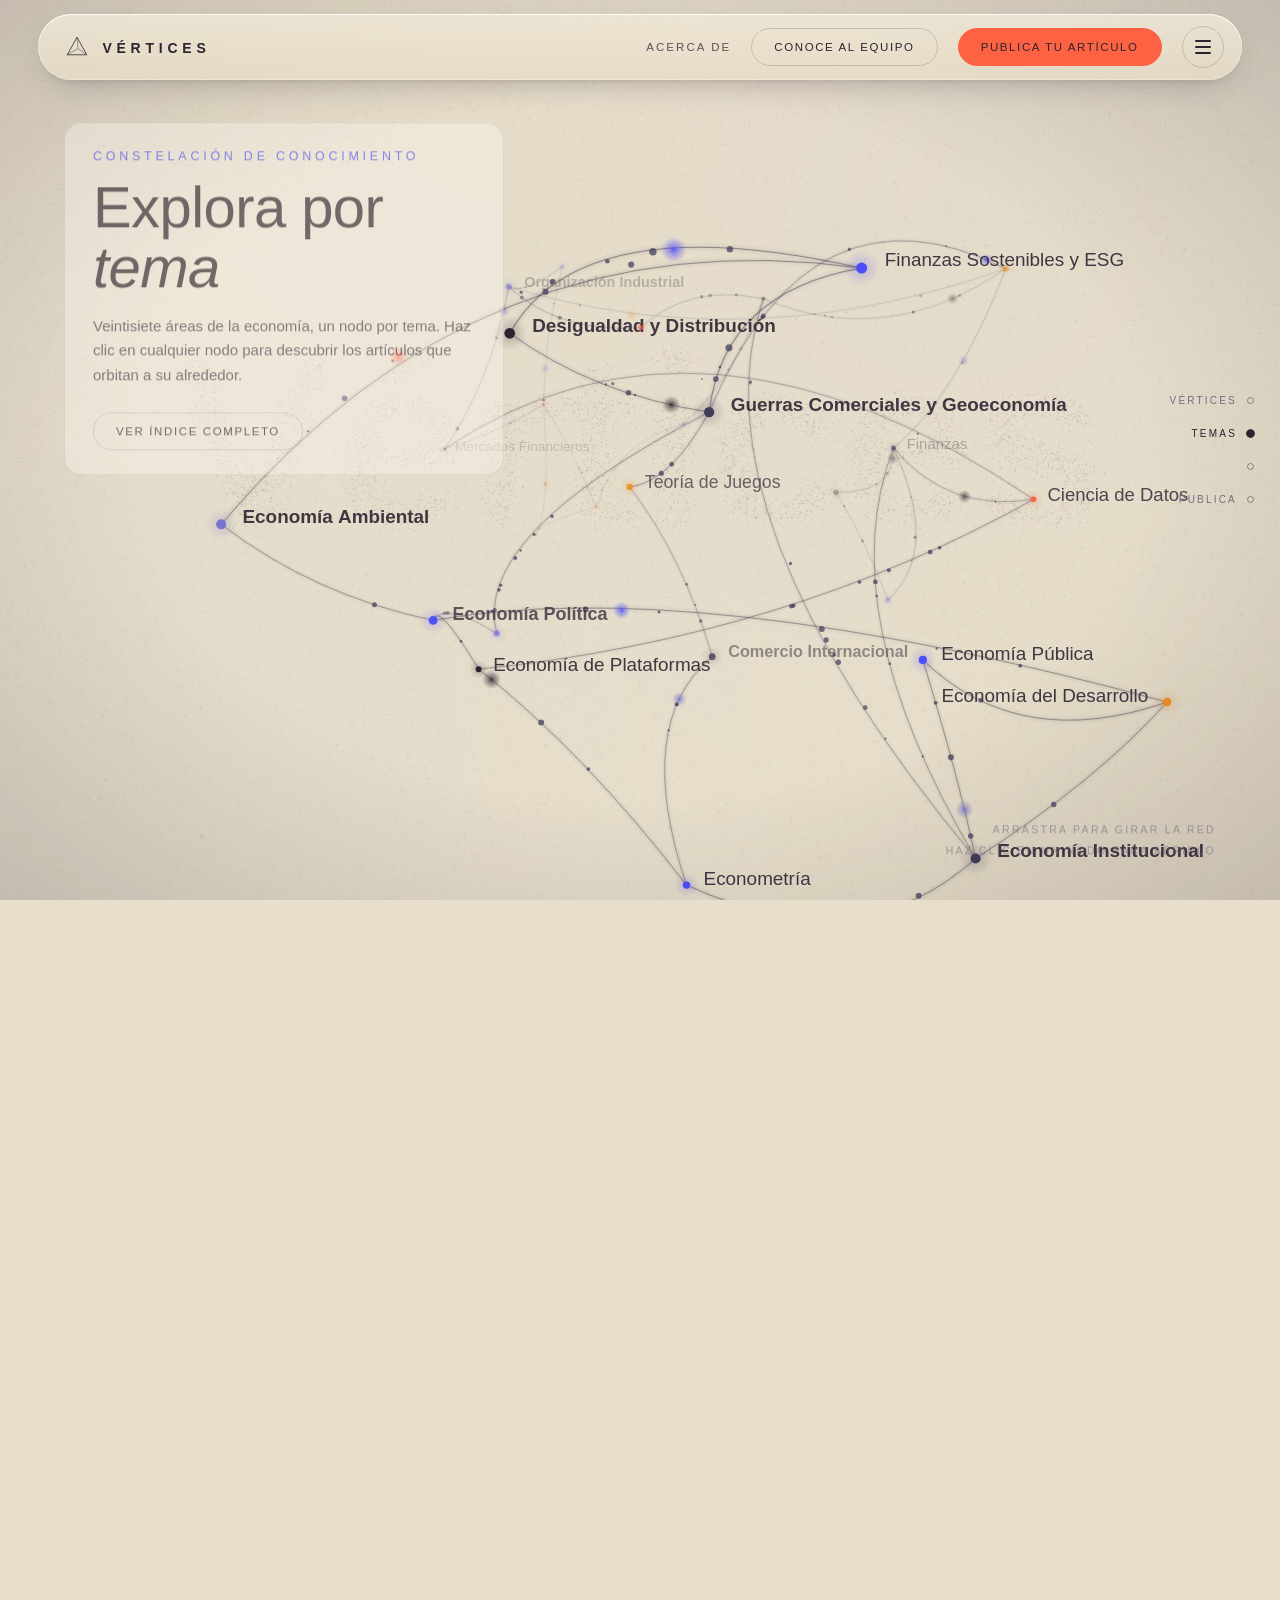
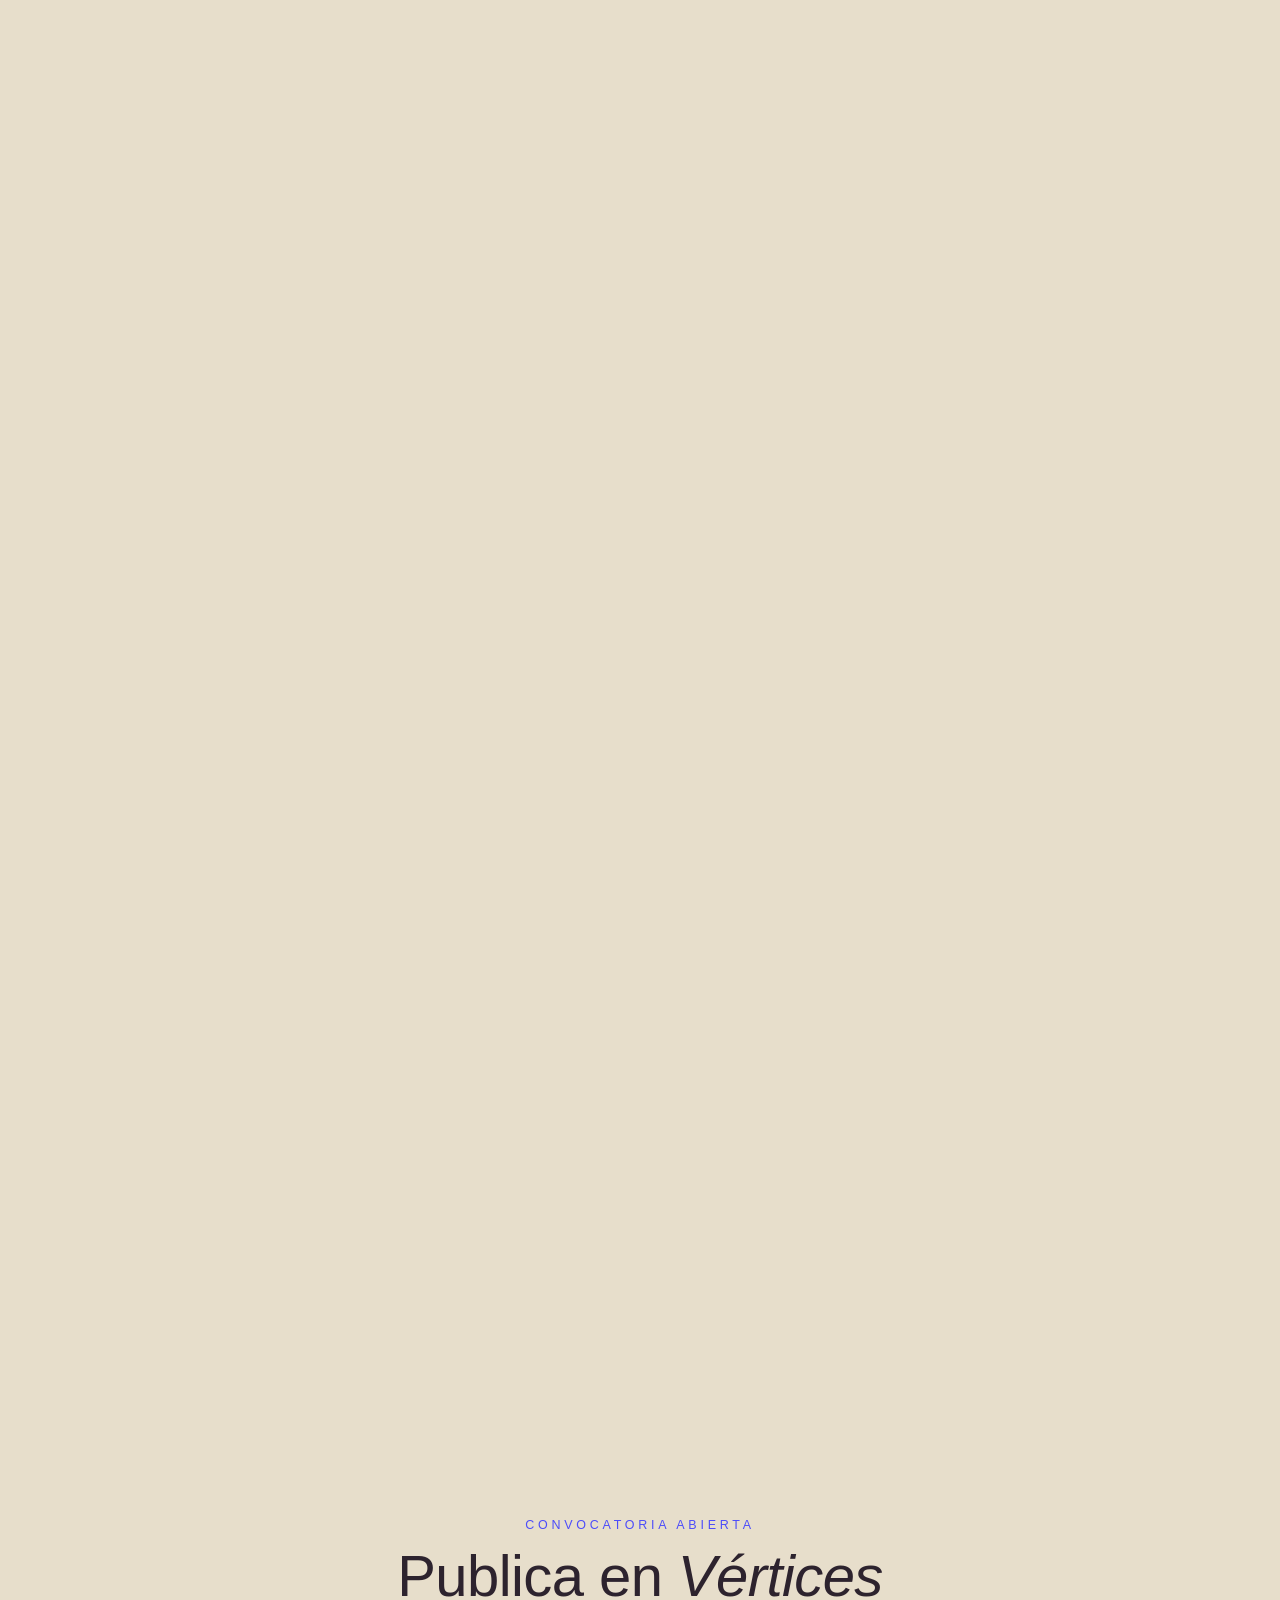
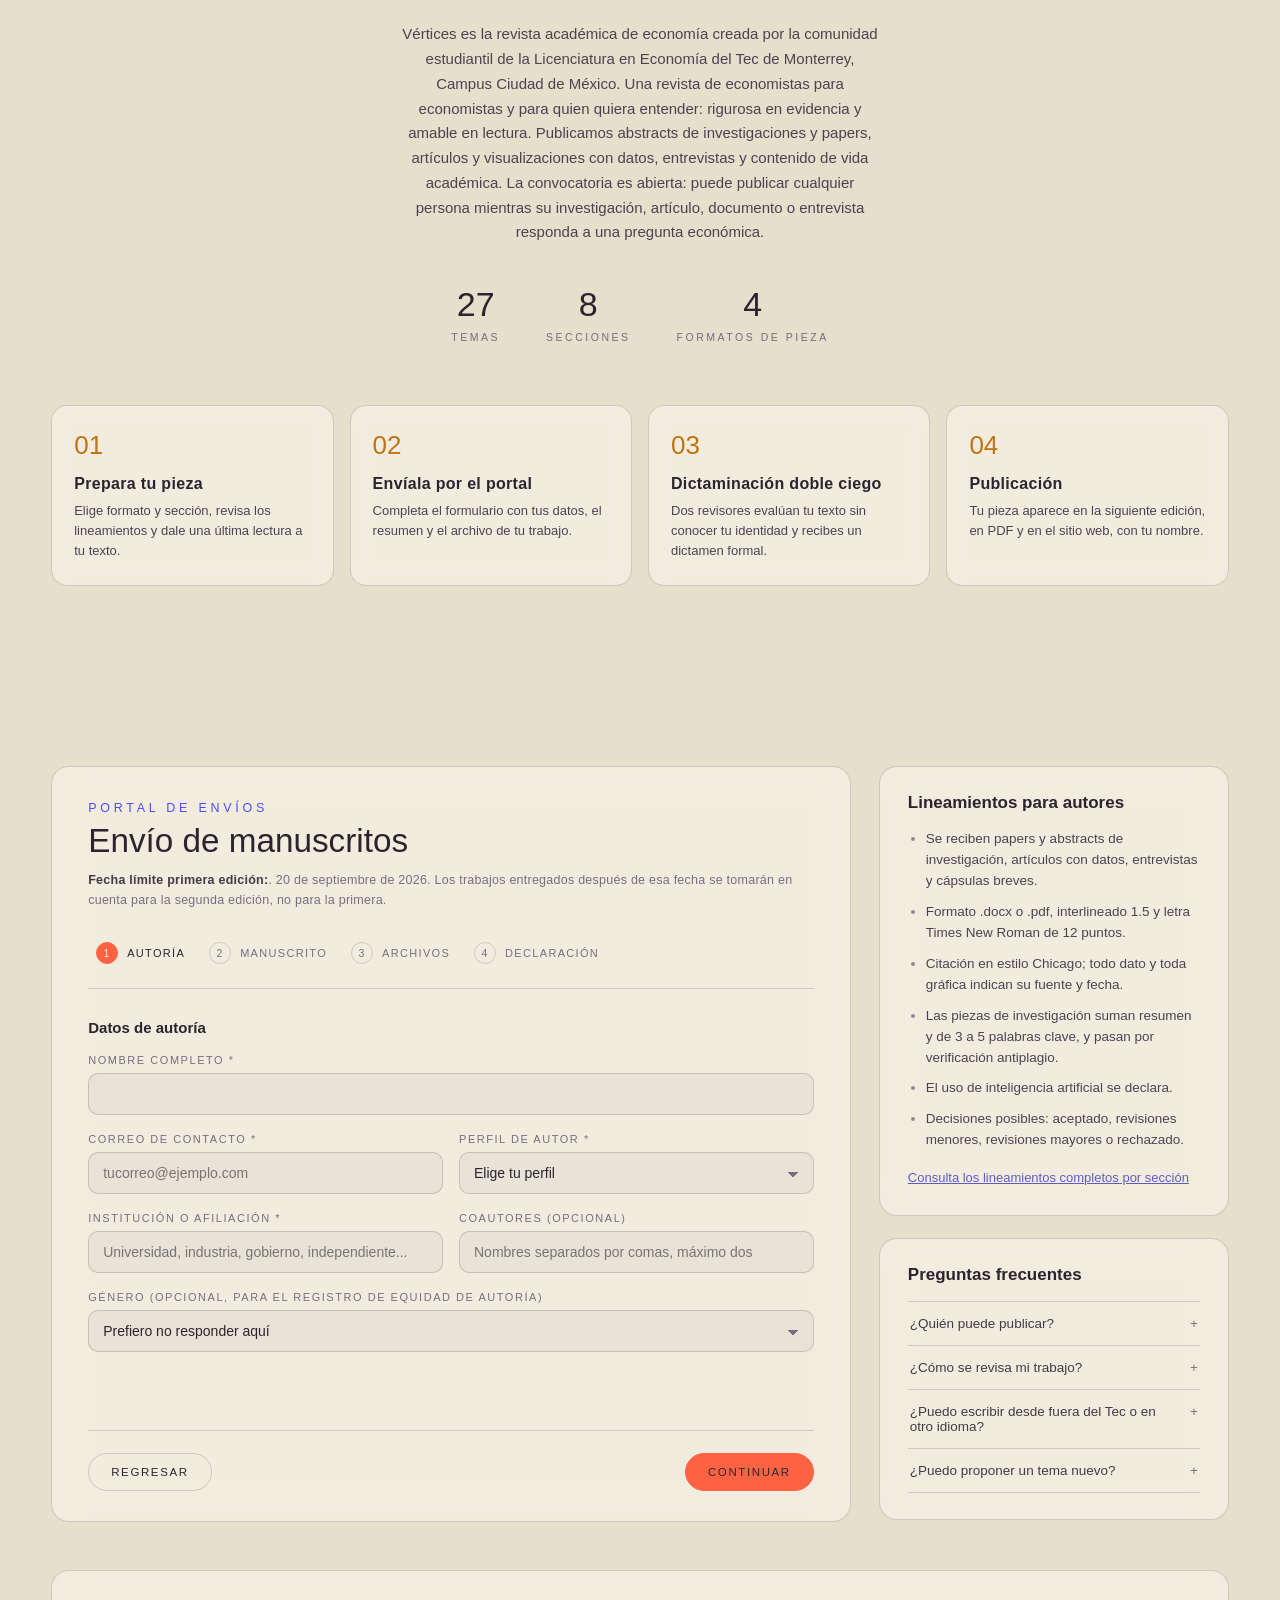
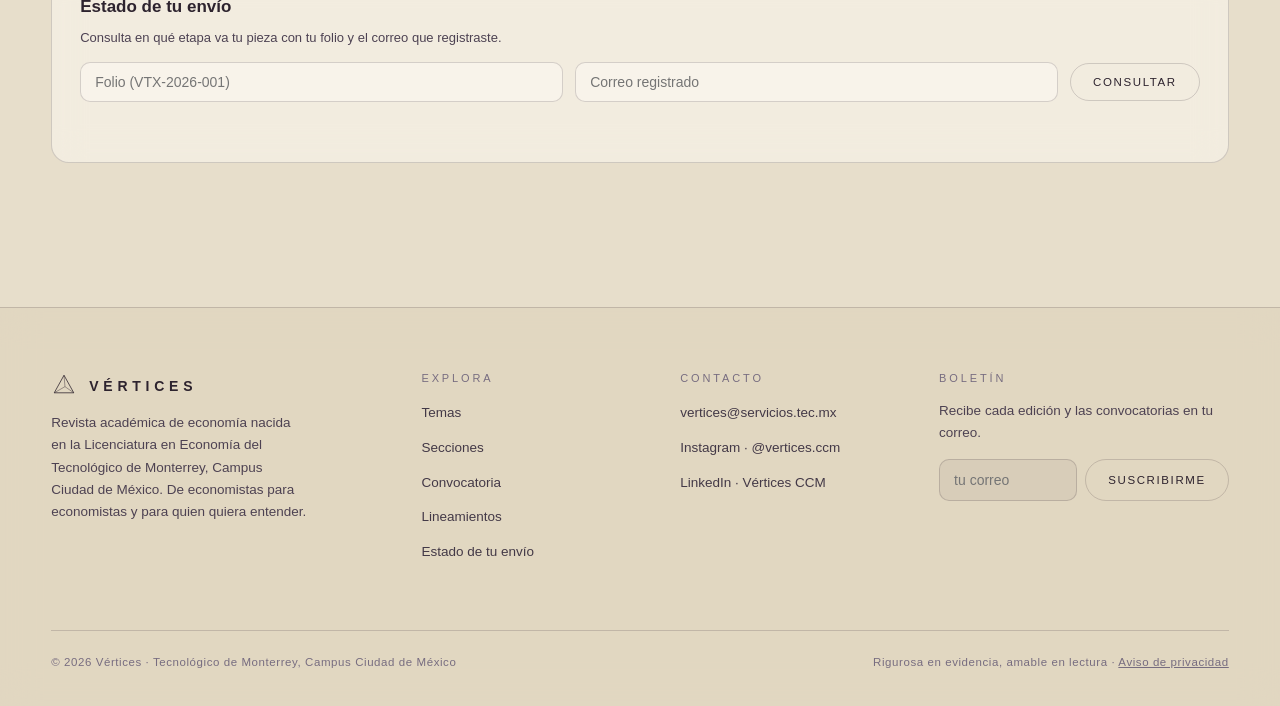
==== commit 5deeda0a: "Fuera la pista de scroll de raíz, y la vuelta desde la versión de escritorio 1 · "Desplázate para ex" ====
--- a/index.html
+++ b/index.html
@@ -11,7 +11,7 @@
 <link rel="preload" href="fonts/NeueMontreal-Medium.woff2" as="font" type="font/woff2" crossorigin />
 <link rel="preload" href="fonts/NeueMontreal-Bold.woff2" as="font" type="font/woff2" crossorigin />
 <link rel="preload" href="fonts/Garet-Book.woff2" as="font" type="font/woff2" crossorigin />
-<script src="dispositivo.js"></script>
+<script src="dispositivo.js?v=2"></script>
 <script src="config.js"></script>
 <style>
   /* Tipografías del Manual de Identidad: Neue Montreal (logo y títulos) y Garet (subtítulos) */
@@ -200,22 +200,6 @@
     margin:0 0 12px; font:500 11px var(--f-ui);
     letter-spacing:.22em; text-transform:uppercase; color:var(--gris);
   }
-  .pista{
-    position:absolute; left:50%; bottom:110px; transform:translateX(-50%);
-    display:flex; flex-direction:column; align-items:center; gap:12px;
-    font:500 10.5px var(--f-ui); letter-spacing:.3em; text-transform:uppercase;
-    color:var(--gris);
-  }
-  .pista i{
-    width:1px; height:44px; overflow:hidden; position:relative;
-    background:rgba(45,35,46,.2);
-  }
-  .pista i::after{
-    content:""; position:absolute; left:0; top:-50%; width:1px; height:50%;
-    background:var(--crema); animation:gotea 2.1s cubic-bezier(.6,.05,.3,.95) infinite;
-  }
-  @keyframes gotea{ 0%{ top:-50%; } 100%{ top:110%; } }
-
   /* capa 2: temas */
   .temas-bloque{
     position:absolute; top:13vh; left:5vw; max-width:440px;
@@ -617,11 +601,9 @@
     .hero-edicion{ text-align:left; }
     .panel-envio{ padding:26px 22px; }
     .tarjeta{ flex-basis:250px; }
-    .pista{ bottom:150px; }
   }
   @media (prefers-reduced-motion: reduce){
     html{ scroll-behavior:auto; }
-    .pista i::after{ animation:none; }
   }
 
   /* menú de tres rayas: panel de vidrio con los enlaces (evita empalmes en cualquier idioma) */
@@ -659,7 +641,7 @@
     .menu-panel .solo-angosto{ display:block; }
   }
 </style>
-<link rel="stylesheet" href="movil.css?v=6" />
+<link rel="stylesheet" href="movil.css?v=7" />
 </head>
 <body>
 
@@ -704,7 +686,6 @@
 
 <!-- capa 1: hero (el lienzo dibuja la palabra al centro; aqui solo margenes) -->
 <div class="capa" id="capaHero">
-  <div class="pista" aria-hidden="true"><i></i>Desplázate para explorar</div>
   <div class="hero-abajo">
     <p class="hero-etq">
       Revista académica de economía
@@ -1460,8 +1441,8 @@
 let buckets = [[], [], [], []]; // indices de particulas por tinte
 
 // En teléfono la palabra y su lema suben. Centrados en la altura quedaban
-// encima del bloque institucional, de la pista de scroll y de la barra de
-// abajo, mientras arriba sobraba media pantalla. Sube la caja de la palabra y
+// encima del bloque institucional y de la barra de abajo, mientras arriba
+// sobraba media pantalla. Sube la caja de la palabra y
 // el renglón del lema en la misma medida, así que no se despegan. Vale para
 // las dos pantallas donde la palabra aparece: la portada y el cierre.
 const subeMovil = () => (ES_MOVIL ? H * 0.13 : 0);
--- a/movil.css
+++ b/movil.css
@@ -150,12 +150,6 @@
 html[data-disp="movil"] .hero-etq span{ font-size:11px; }
 html[data-disp="movil"] .hero-edicion{ text-align:left; }
 html[data-disp="movil"] .hero-edicion p{ margin-bottom:12px; }
-/* la pista de scroll vive a 110px del borde, que es justo donde ahora
-   empieza el bloque apilado: se sube por encima de él */
-/* "Desplázate para explorar" sobra en un teléfono: el gesto es obvio y la
-   leyenda le quitaba aire a la portada */
-html[data-disp="movil"] .pista{ display:none; }
-
 /* --- capa 2: los 27 temas --- */
 /* la tarjeta de vidrio se queda: separa el texto de la constelación que
    late detrás, que sin ella se leería sobre los nodos */
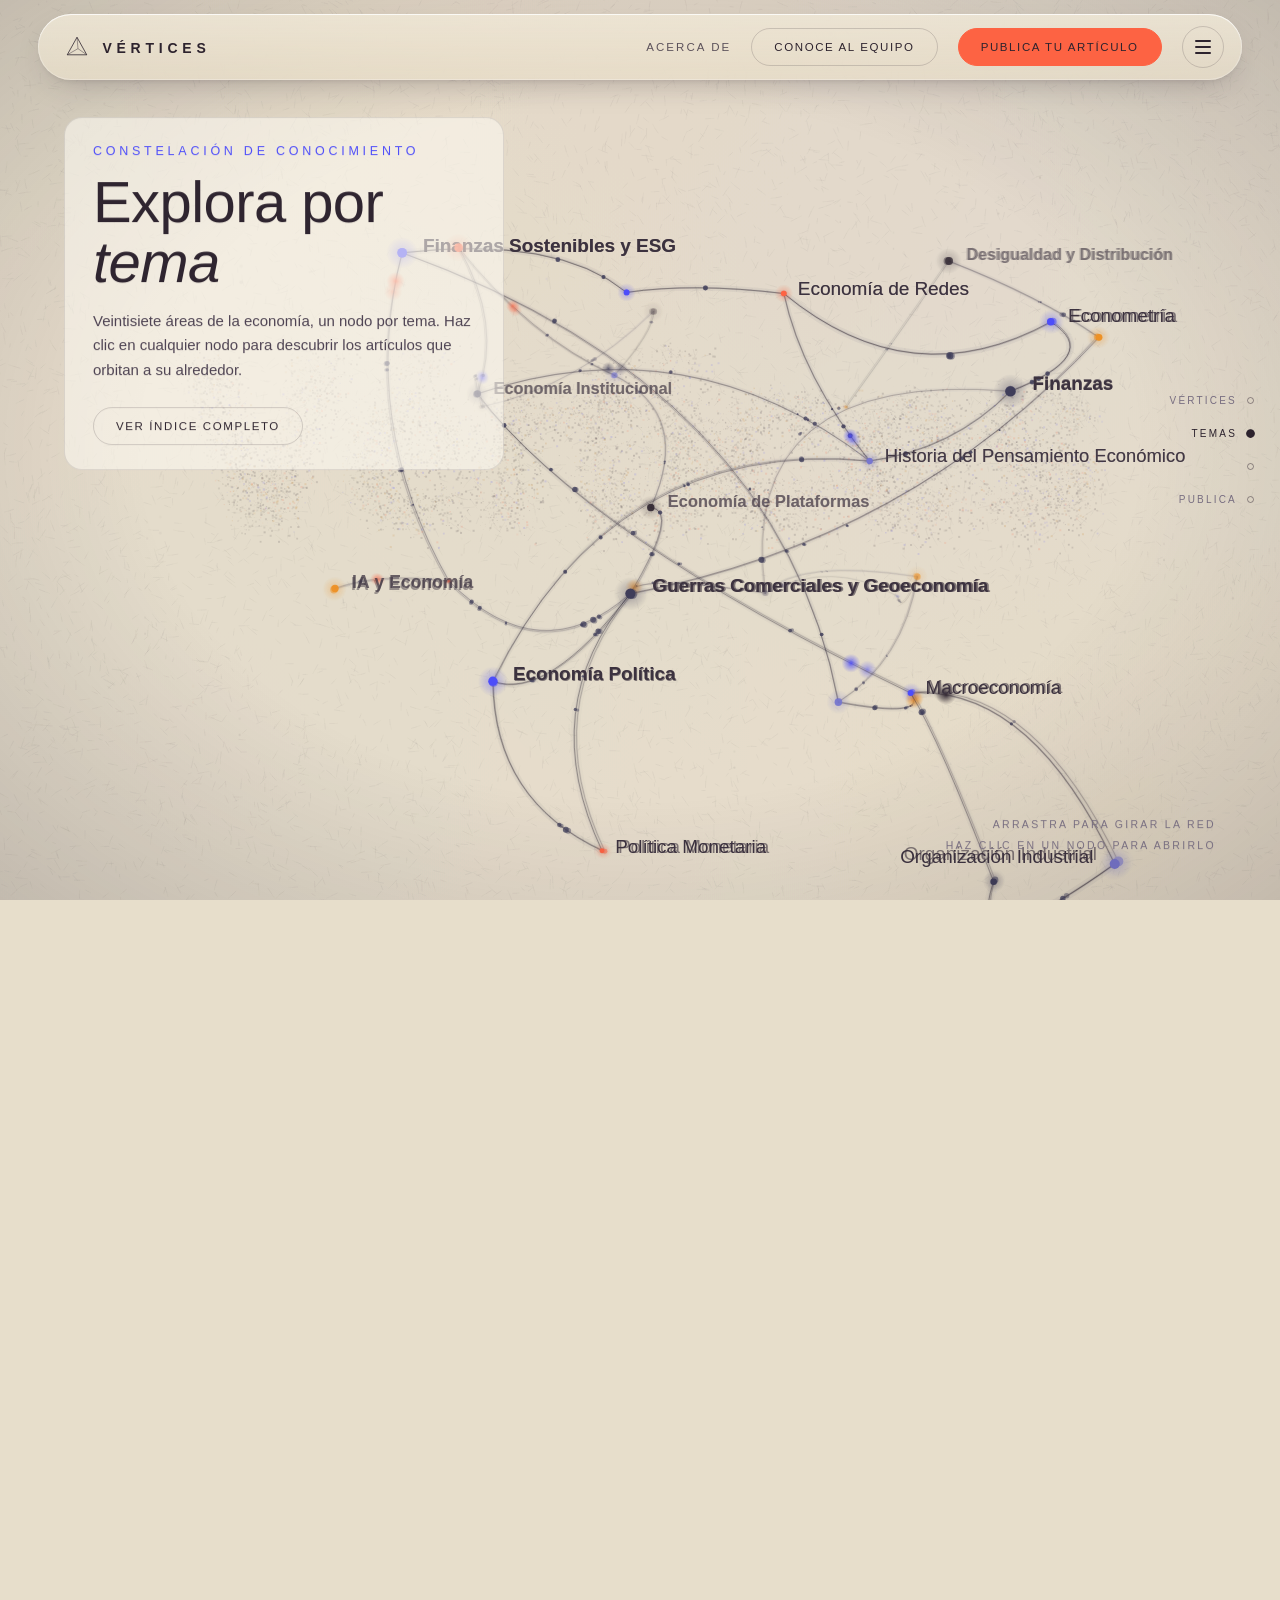
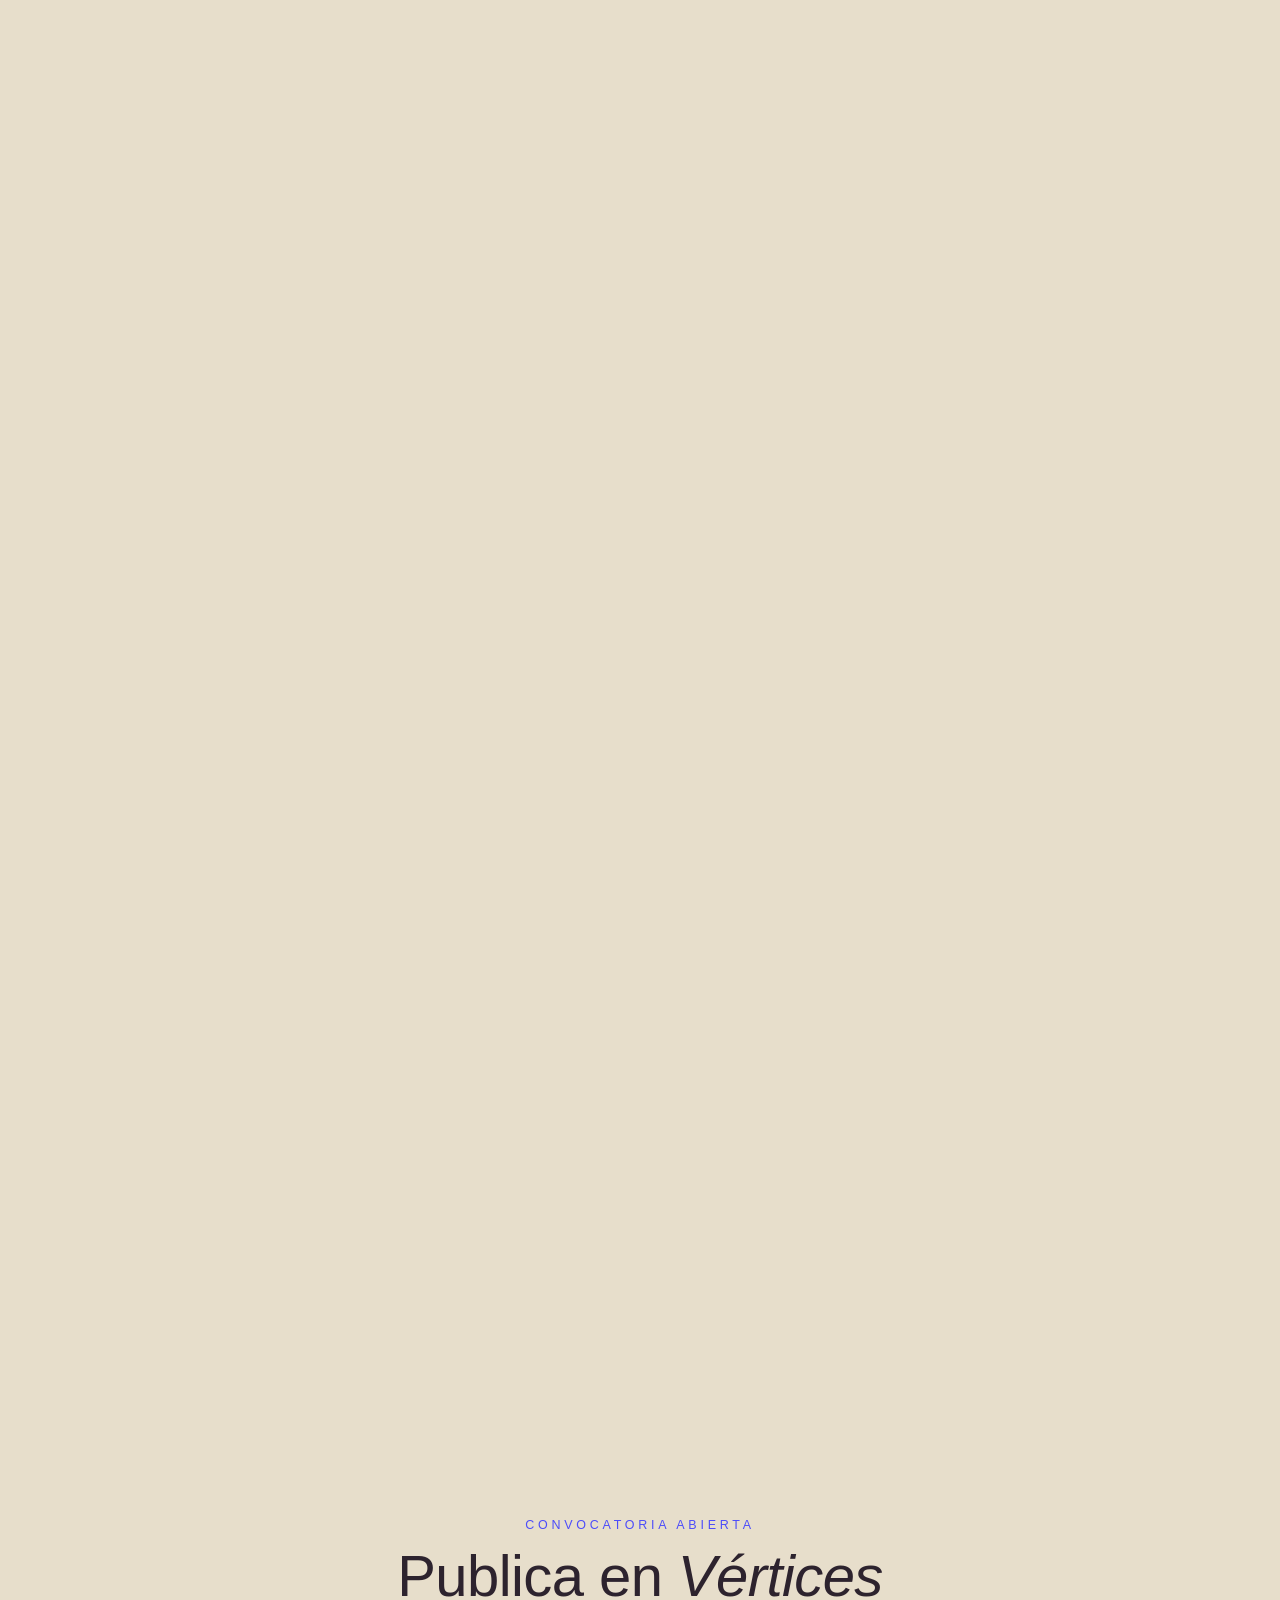
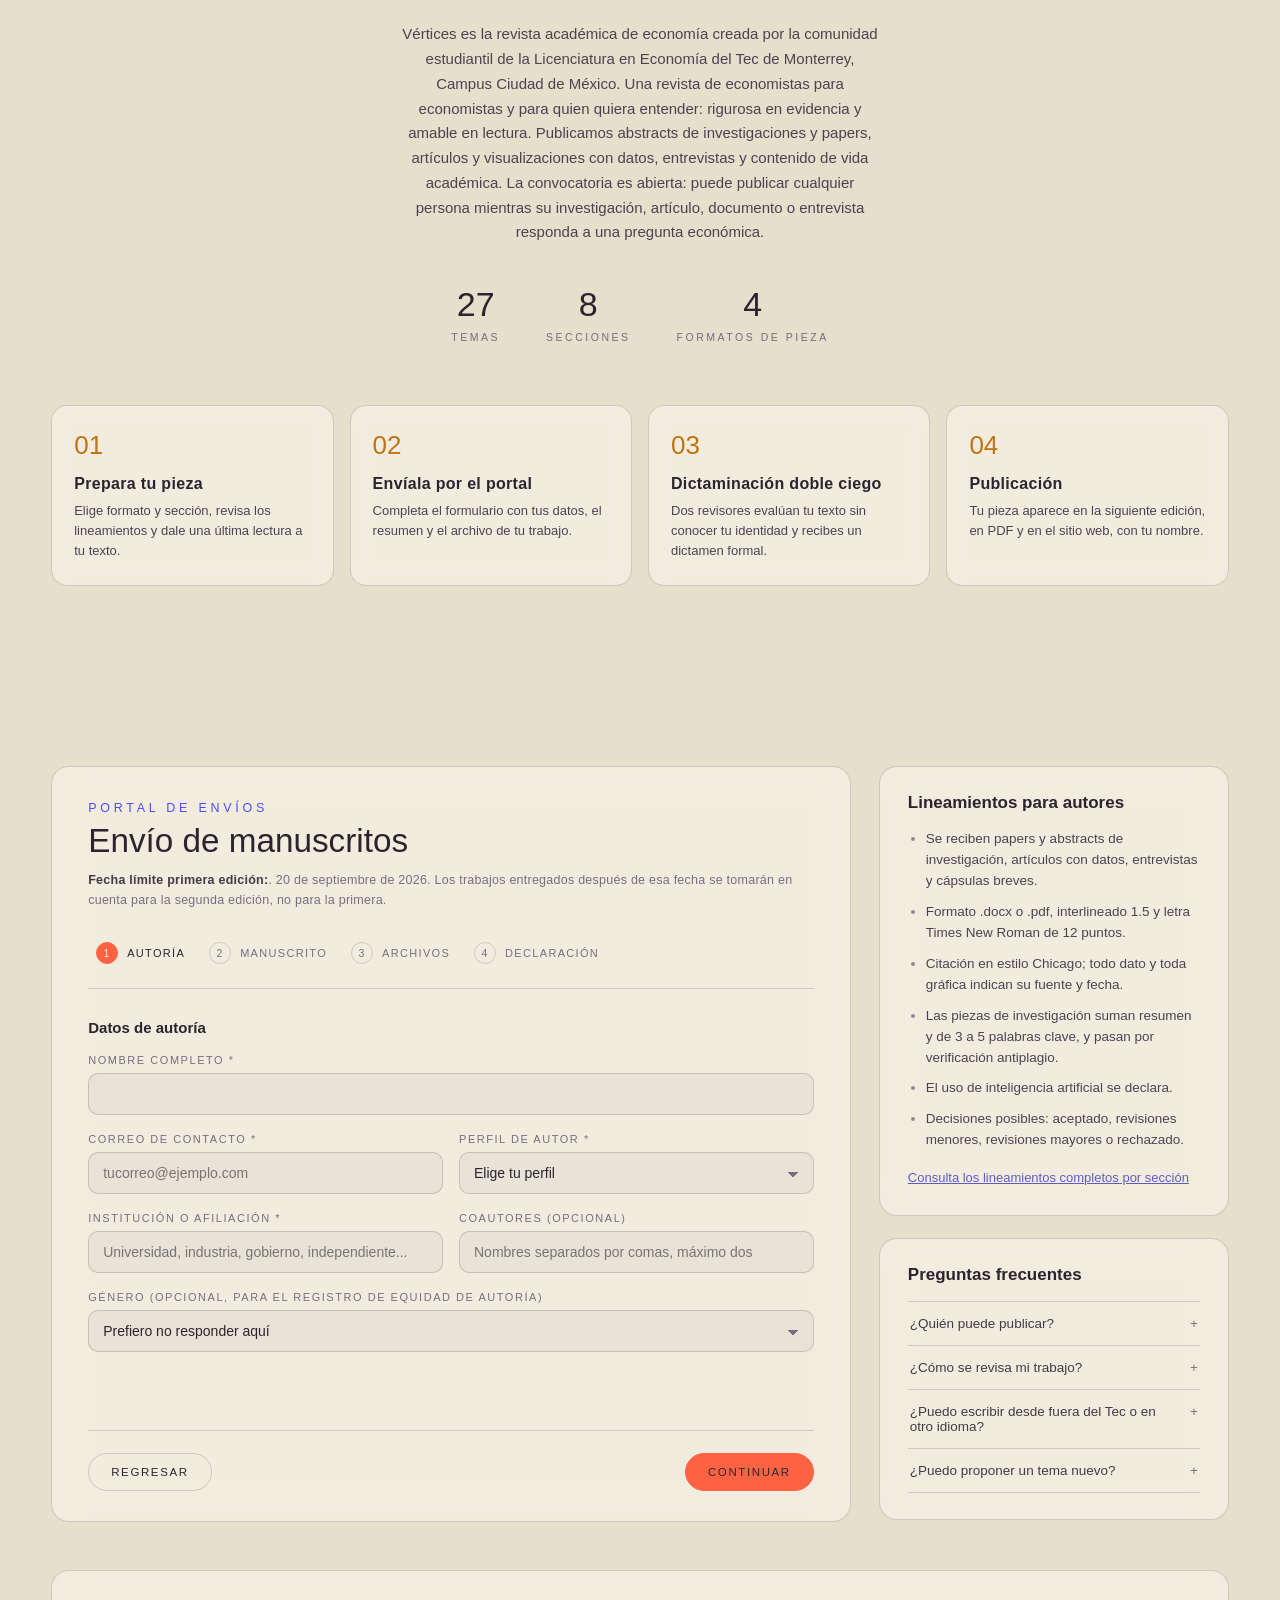
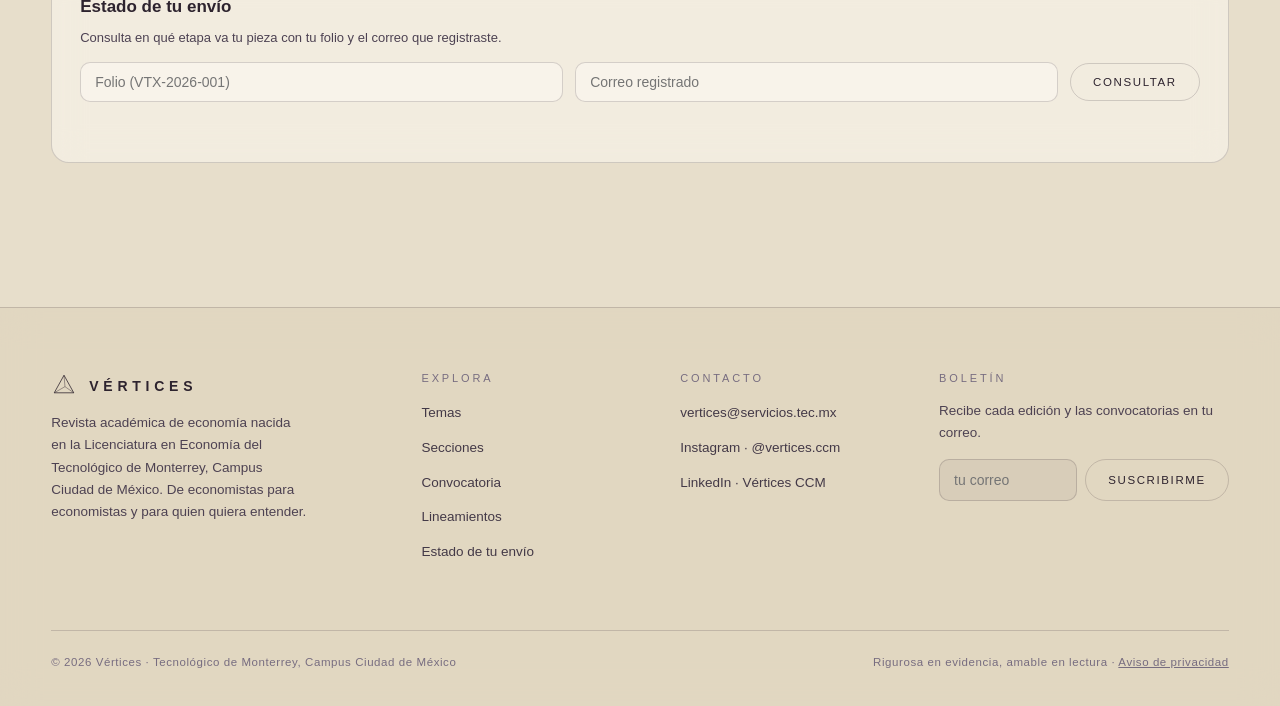
==== commit 1f57aaf1: "Que el header no se salga de la cápsula en pantallas estrechas El fallo, medido: por debajo de ~400p" ====
--- a/index.html
+++ b/index.html
@@ -44,7 +44,7 @@
   }
   *{ box-sizing:border-box; }
   html{ scroll-behavior:smooth; }
-  html,body{ margin:0; background:var(--negro); }
+  html,body{ margin:0; background:var(--negro); overflow-x:hidden; }
   body{
     font:400 15px/1.65 var(--f-ui);
     color:var(--texto);
@@ -635,10 +635,20 @@
 
   /* Acerca de y Conoce al equipo viven en la barra; en pantallas angostas
      regresan al panel del menú para no encimarse */
-  .menu-panel .solo-angosto{ display:none; }
+  .menu-panel .solo-angosto,
+  .menu-panel .solo-estrecho{ display:none; }
   @media (max-width:940px){
     .marco nav > .enlace-bar, .marco nav > .boton-bar{ display:none; }
     .menu-panel .solo-angosto{ display:block; }
+  }
+  /* Por debajo de esto el llamado ya no cabe en la cápsula y se salía por el
+     costado. Con la barra pegada al borde no se notaba —llegaba al filo de la
+     pantalla de todas formas—; flotando, sí. Medido: 22px de más a 380px, 2px
+     a 400px, nada de 420px en adelante; el corte va en 560 para tener margen.
+     Baja al panel del menú, donde sigue a un toque. */
+  @media (max-width:560px){
+    .marco nav > .boton--lleno{ display:none; }
+    .menu-panel .solo-estrecho{ display:block; }
   }
 </style>
 <link rel="stylesheet" href="movil.css?v=7" />
@@ -673,6 +683,7 @@
       <a class="enlace" href="#estado" data-ir="estado">Estado de tu envío</a>
       <a class="enlace solo-angosto" href="quienes-somos.html">Acerca de</a>
       <a class="enlace solo-angosto" href="equipo-ds.html">Conoce al equipo</a>
+      <a class="enlace solo-estrecho" href="#envio" data-ir="envio">Publica tu artículo</a>
     </div>
   </nav>
 </header>
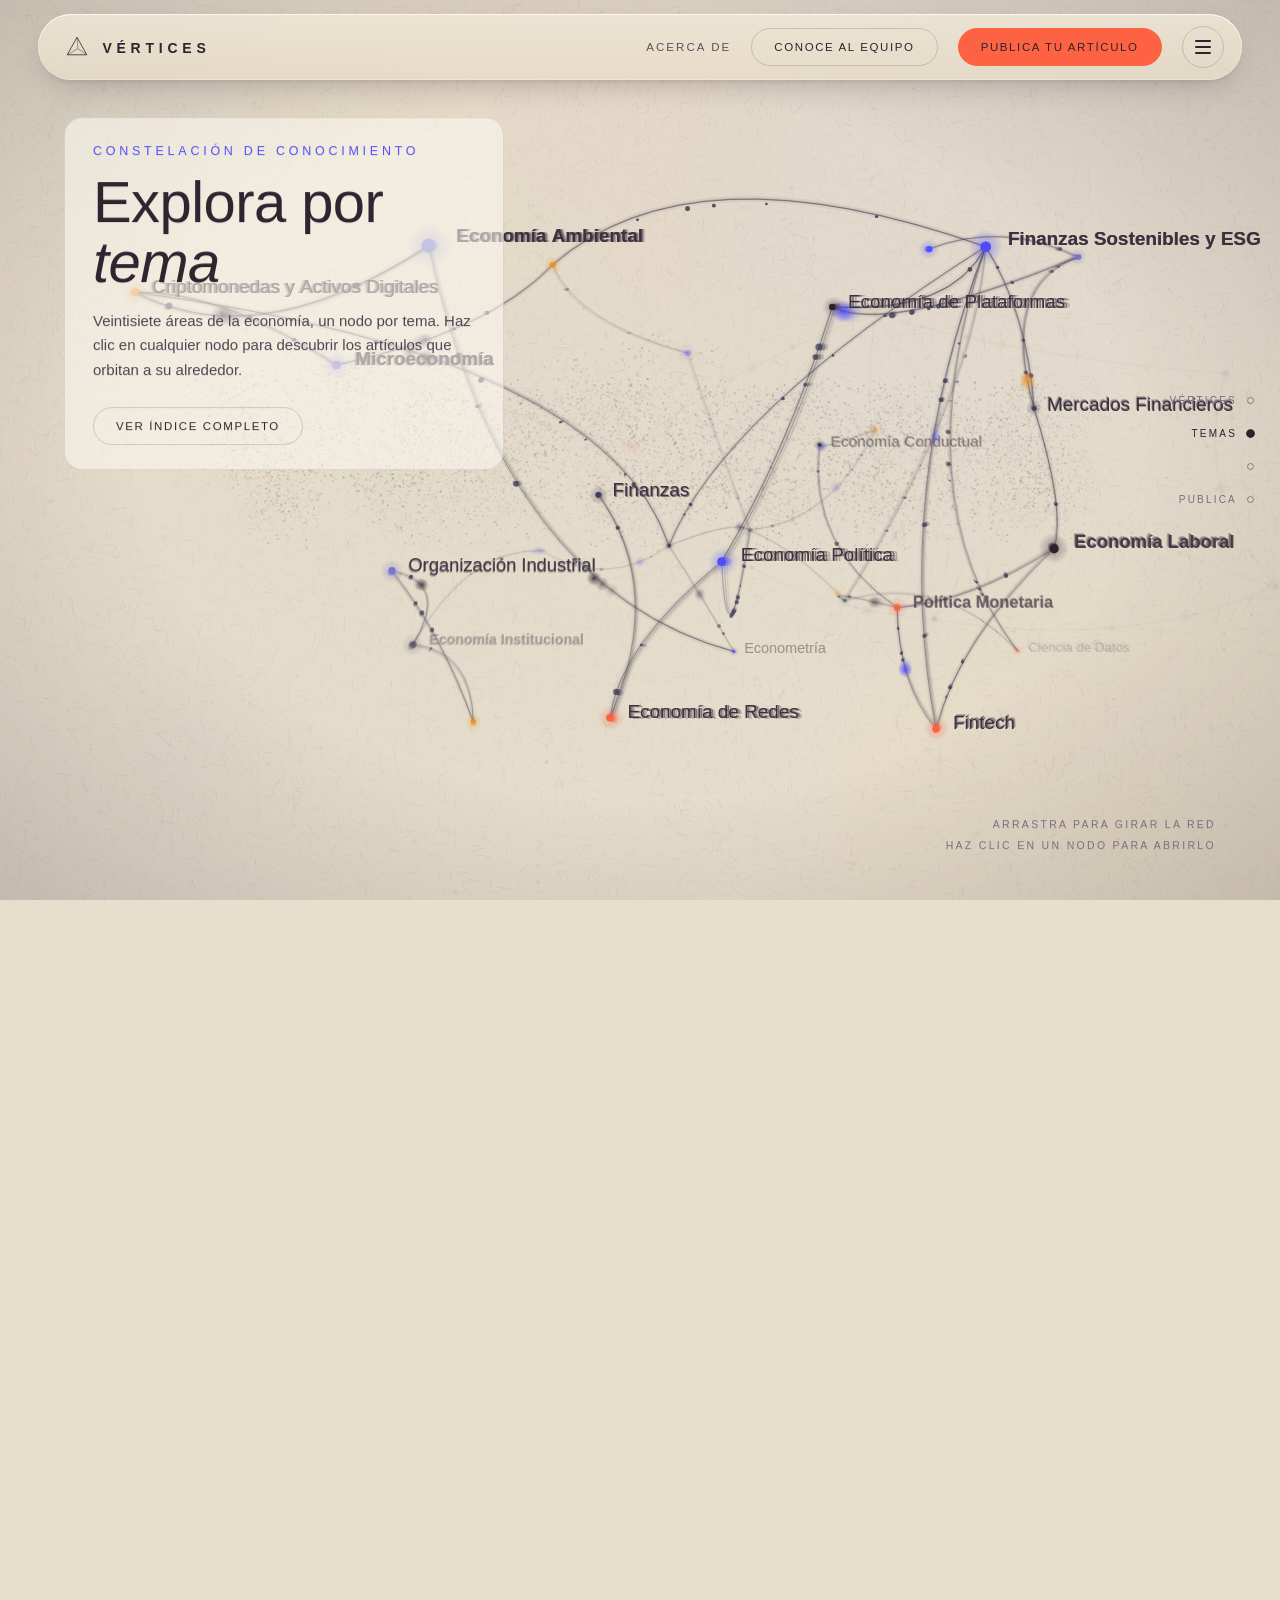
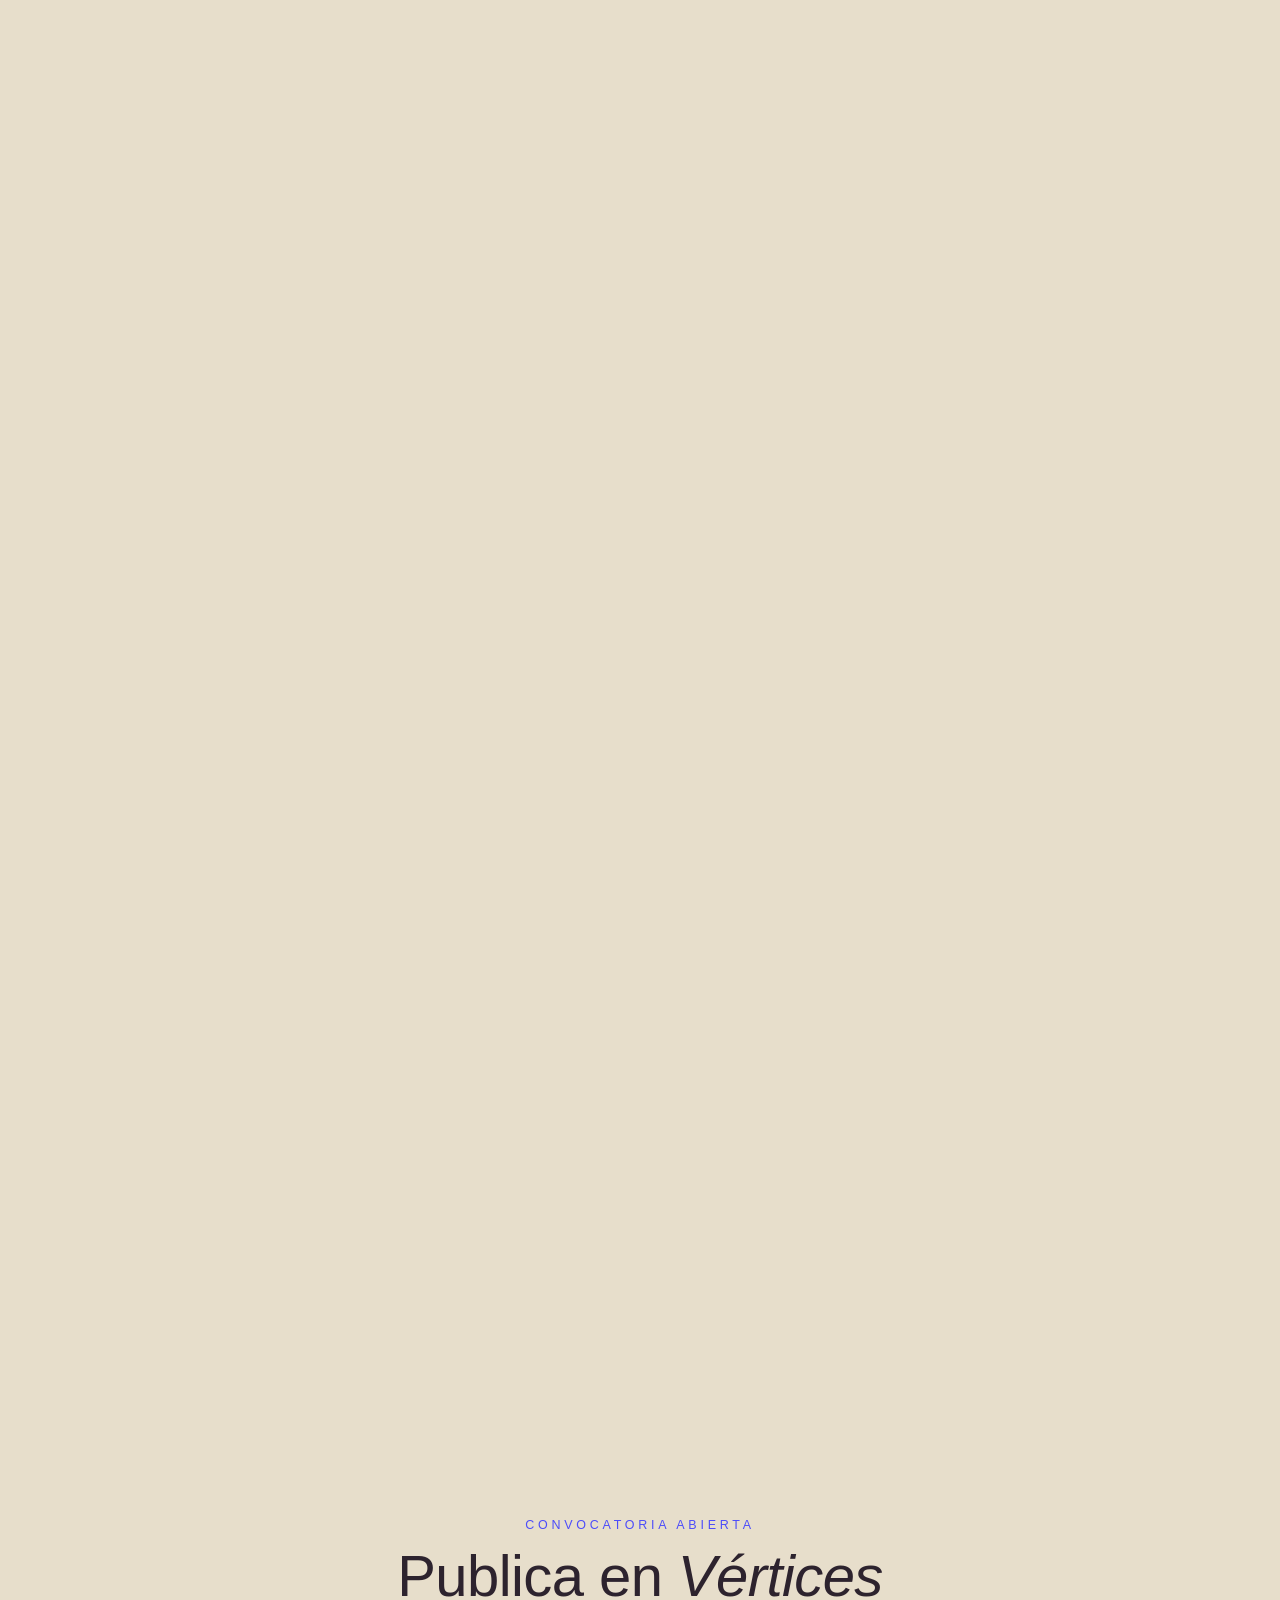
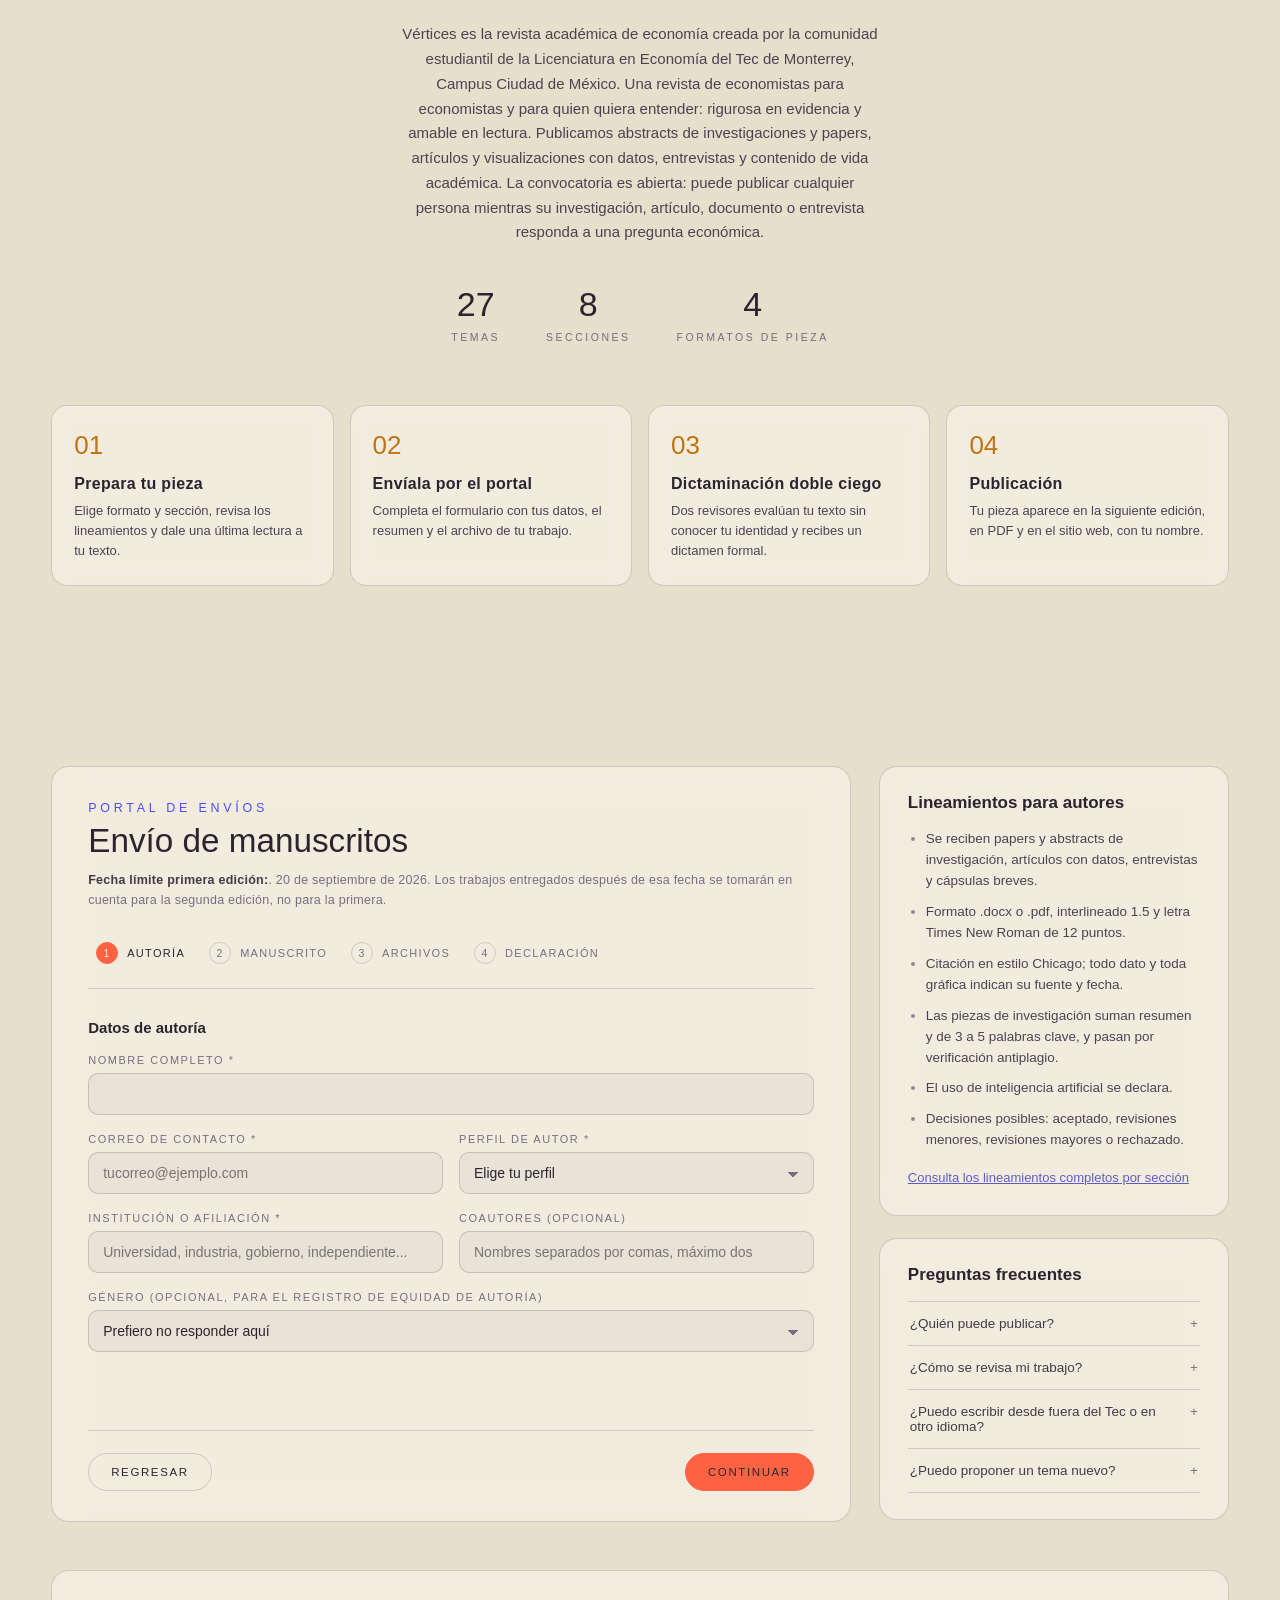
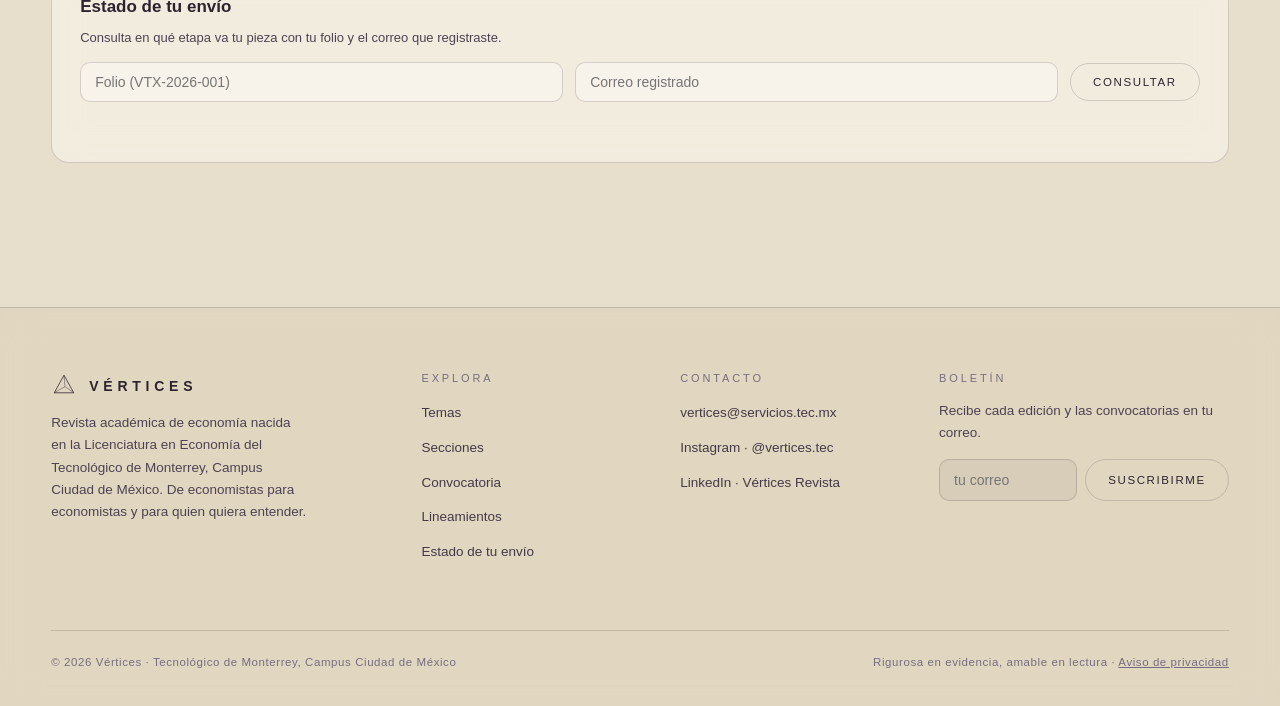
==== commit 8b189841: "Conectar los enlaces de redes de Vértices Instagram y LinkedIn estaban en el pie de las tres páginas" ====
--- a/index.html
+++ b/index.html
@@ -1014,8 +1014,8 @@
           <h4>Contacto</h4>
           <ul>
             <li><a href="mailto:vertices@servicios.tec.mx">vertices@servicios.tec.mx</a></li>
-            <li><a href="#" rel="noopener">Instagram · @vertices.ccm</a></li>
-            <li><a href="#" rel="noopener">LinkedIn · Vértices CCM</a></li>
+            <li><a href="https://www.instagram.com/vertices.tec/" target="_blank" rel="noopener">Instagram · @vertices.tec</a></li>
+            <li><a href="https://www.linkedin.com/company/v%C3%A9rtices-revista" target="_blank" rel="noopener">LinkedIn · Vértices Revista</a></li>
           </ul>
         </div>
         <div class="boletin">
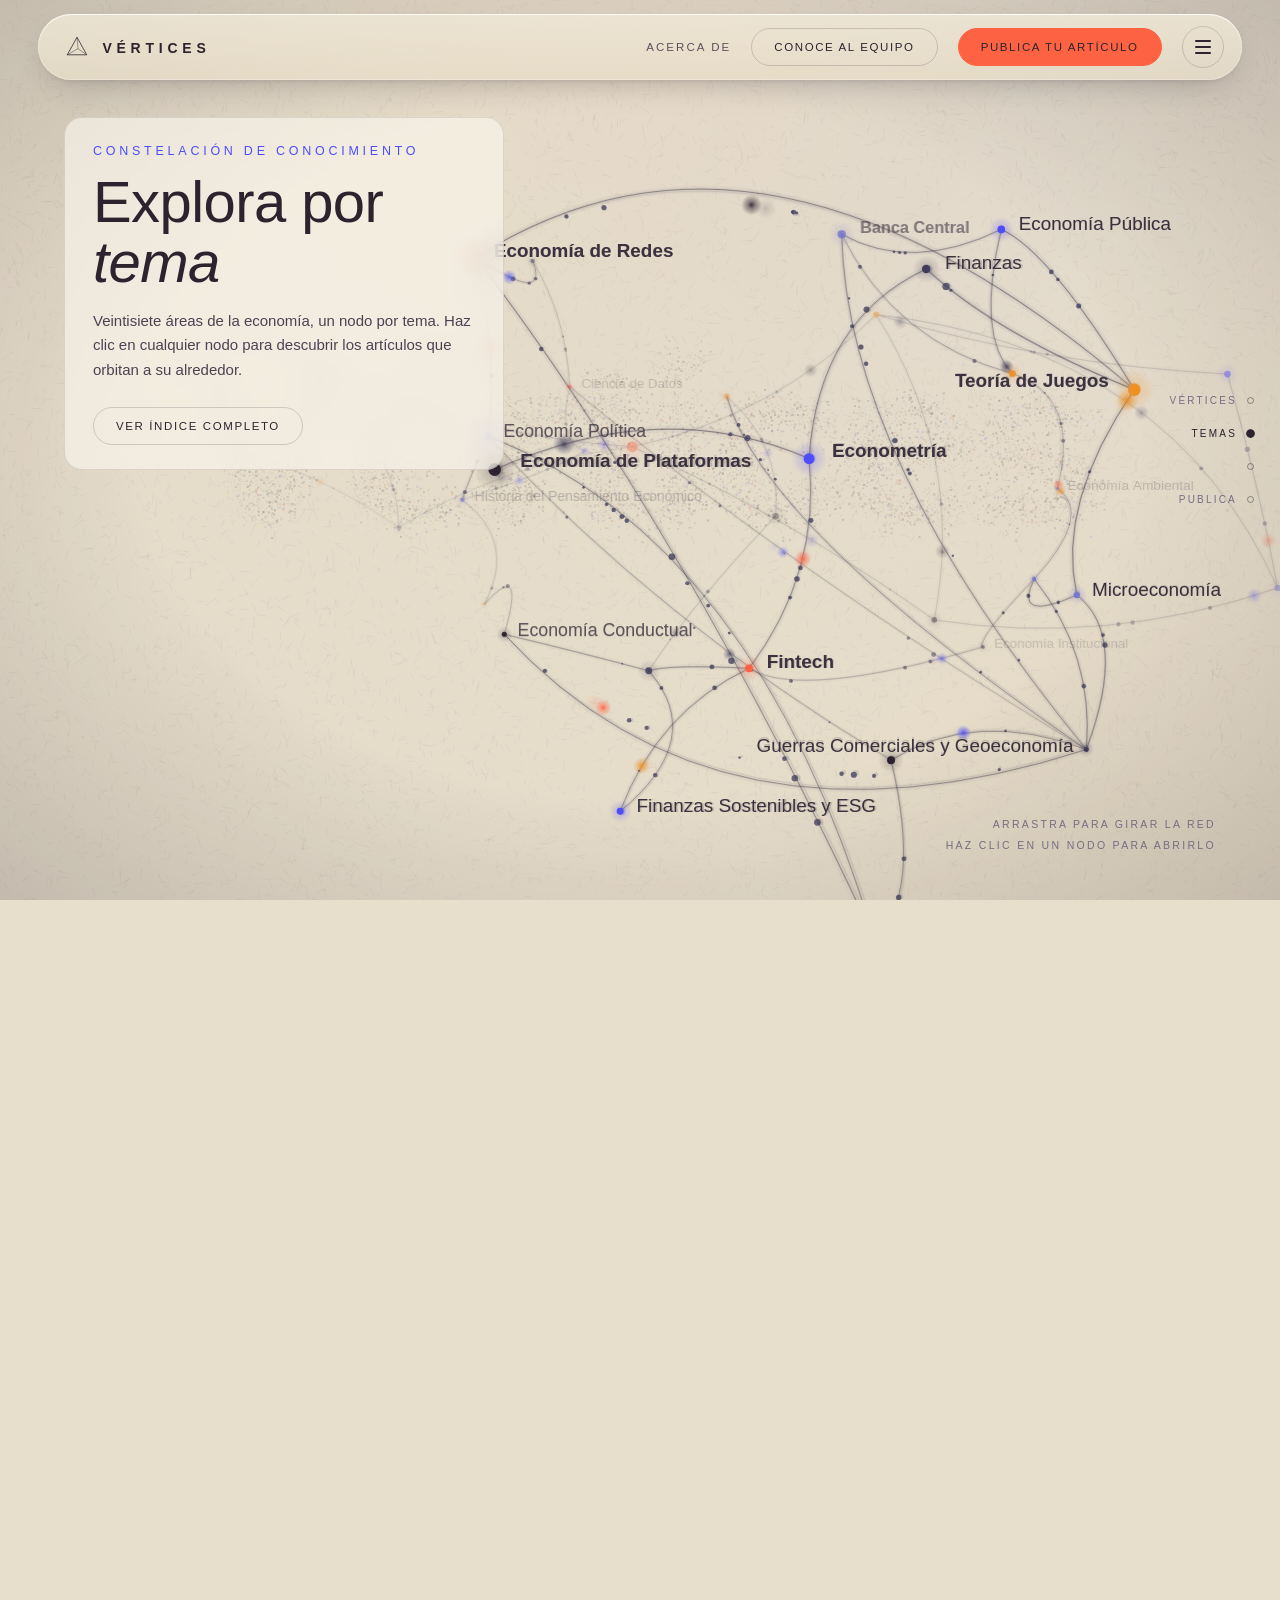
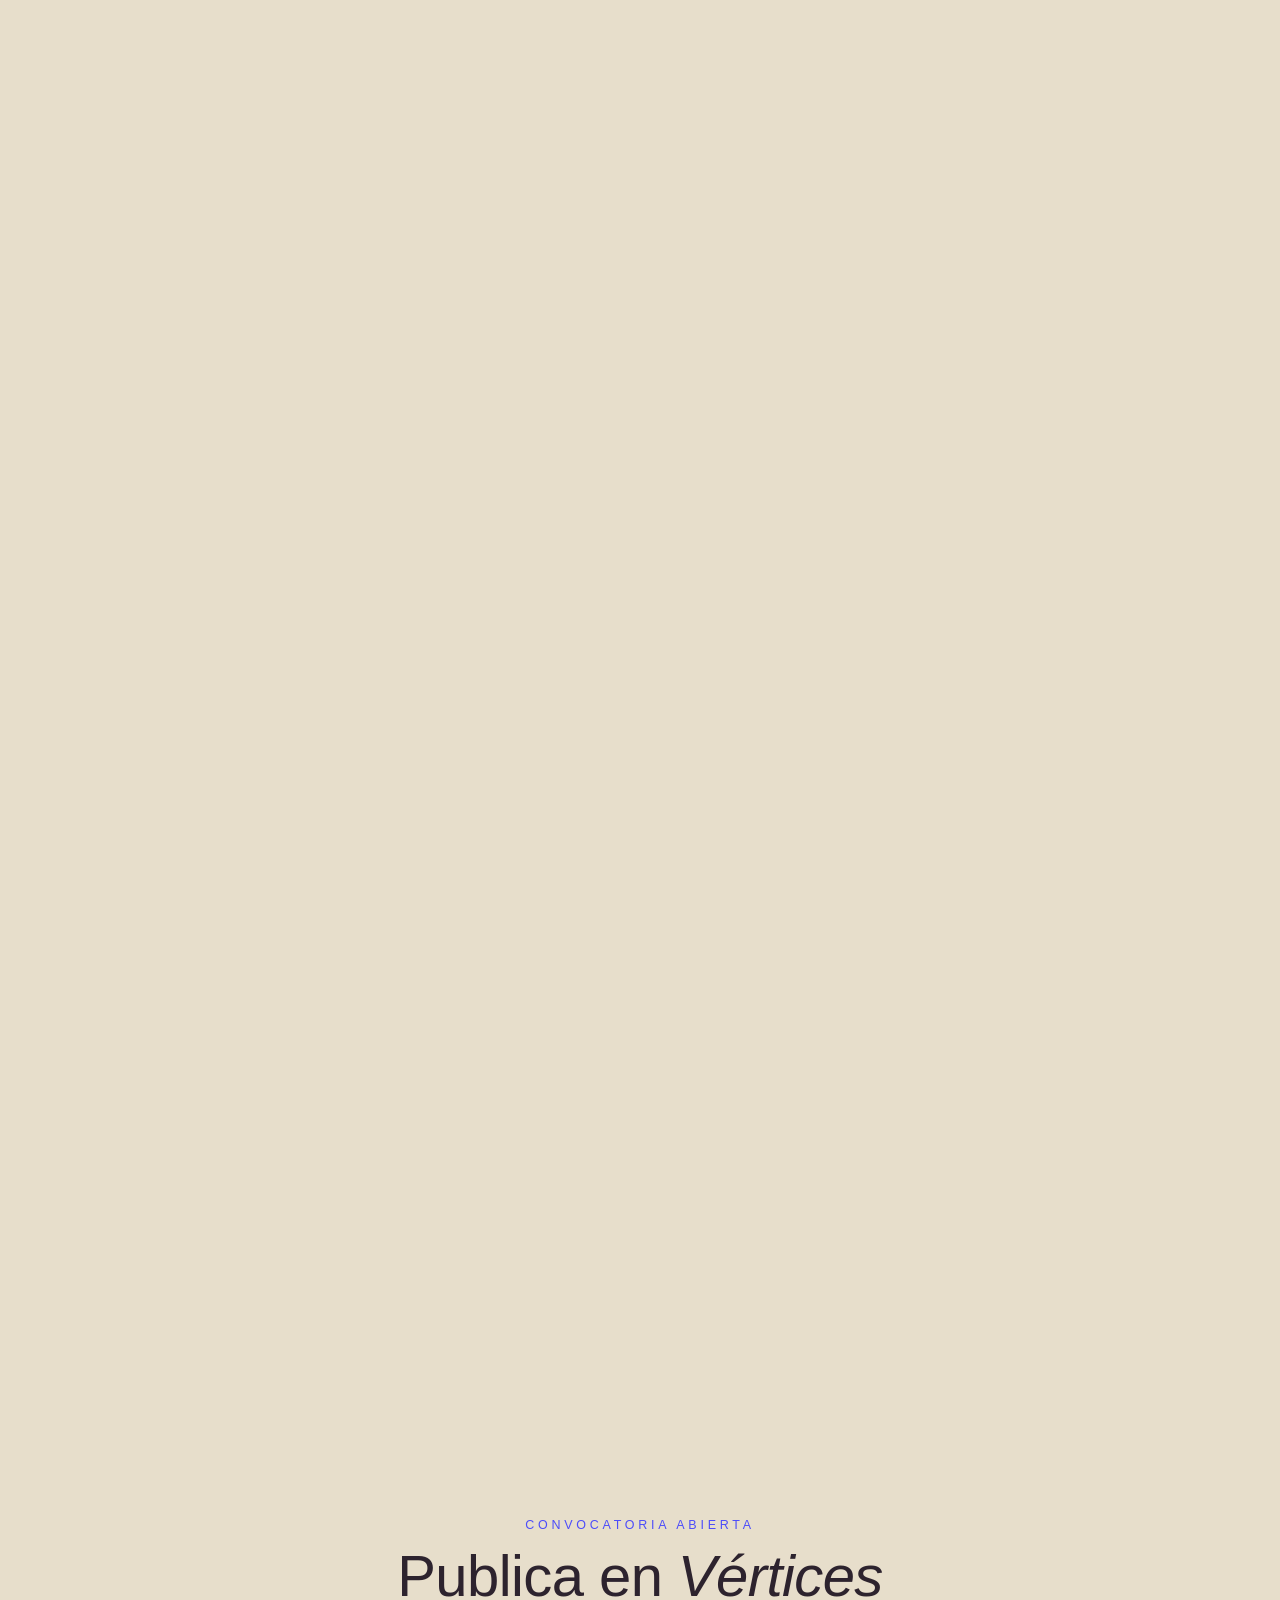
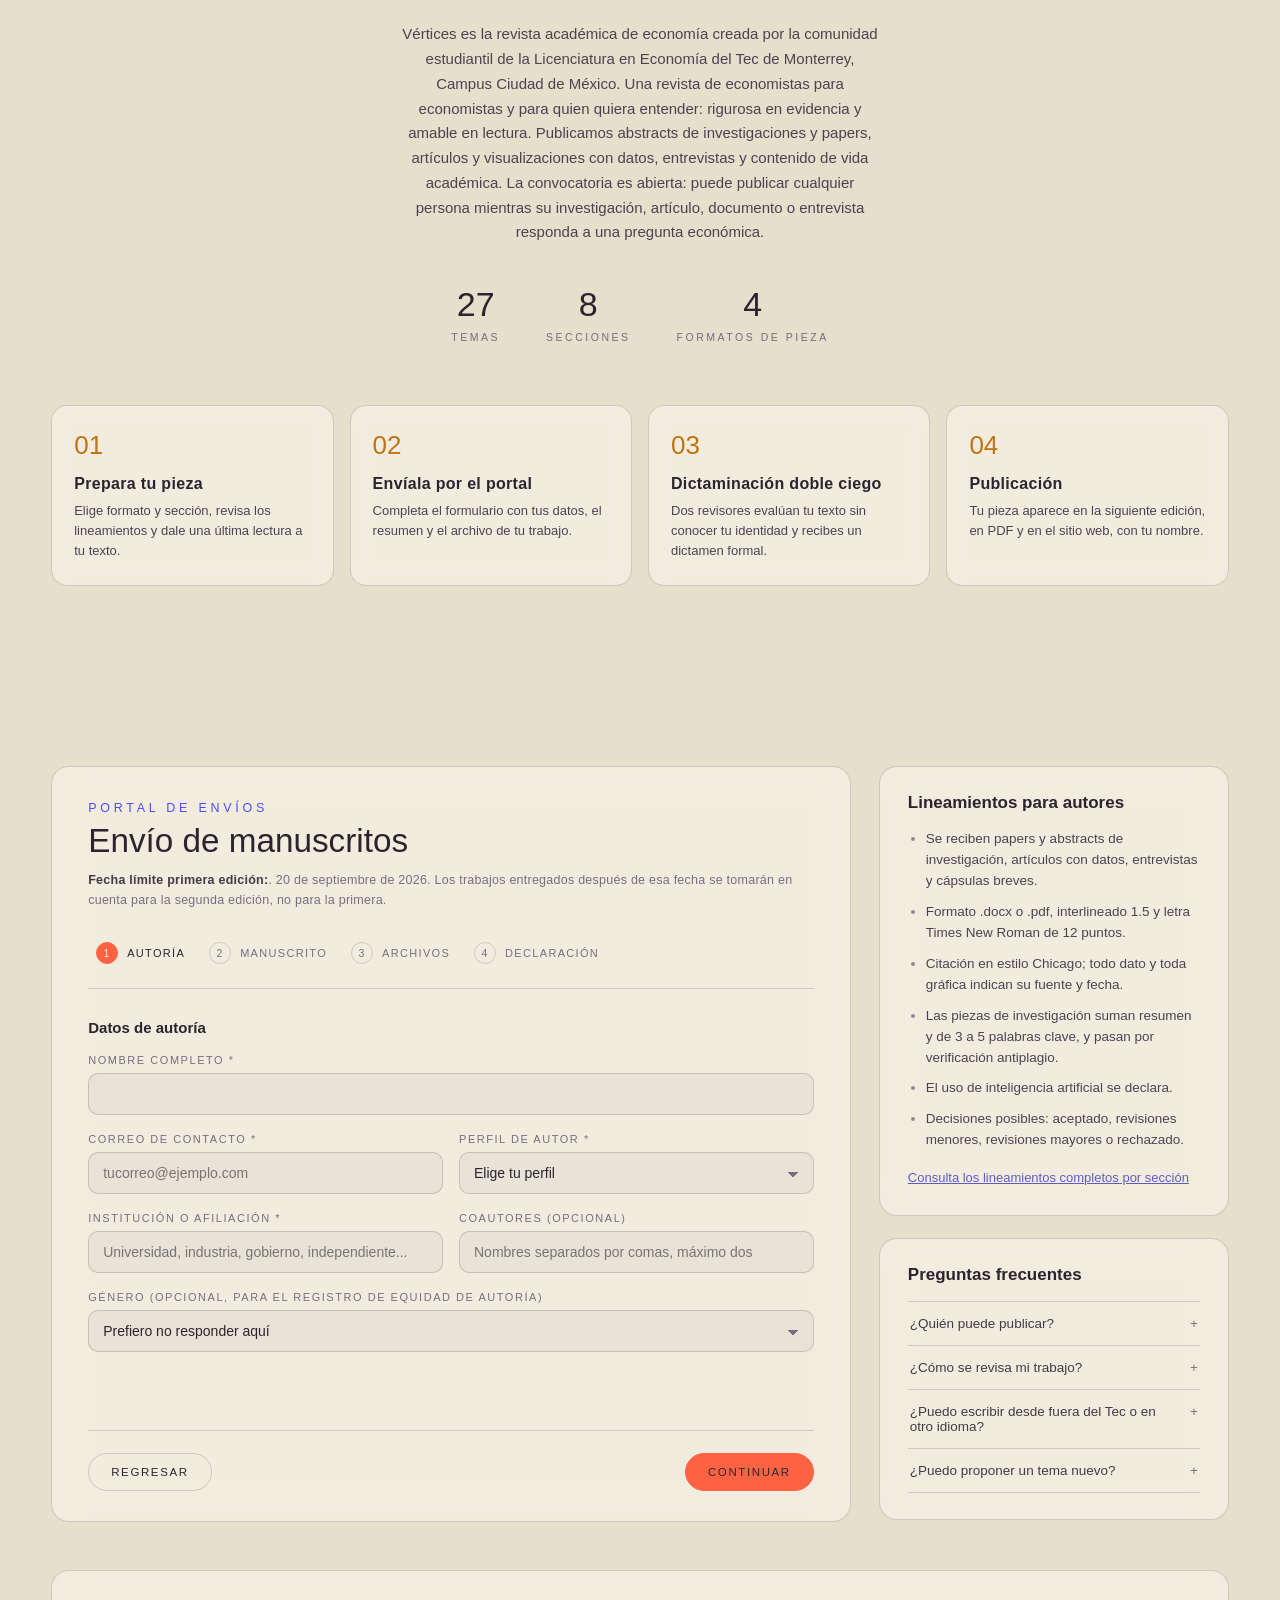
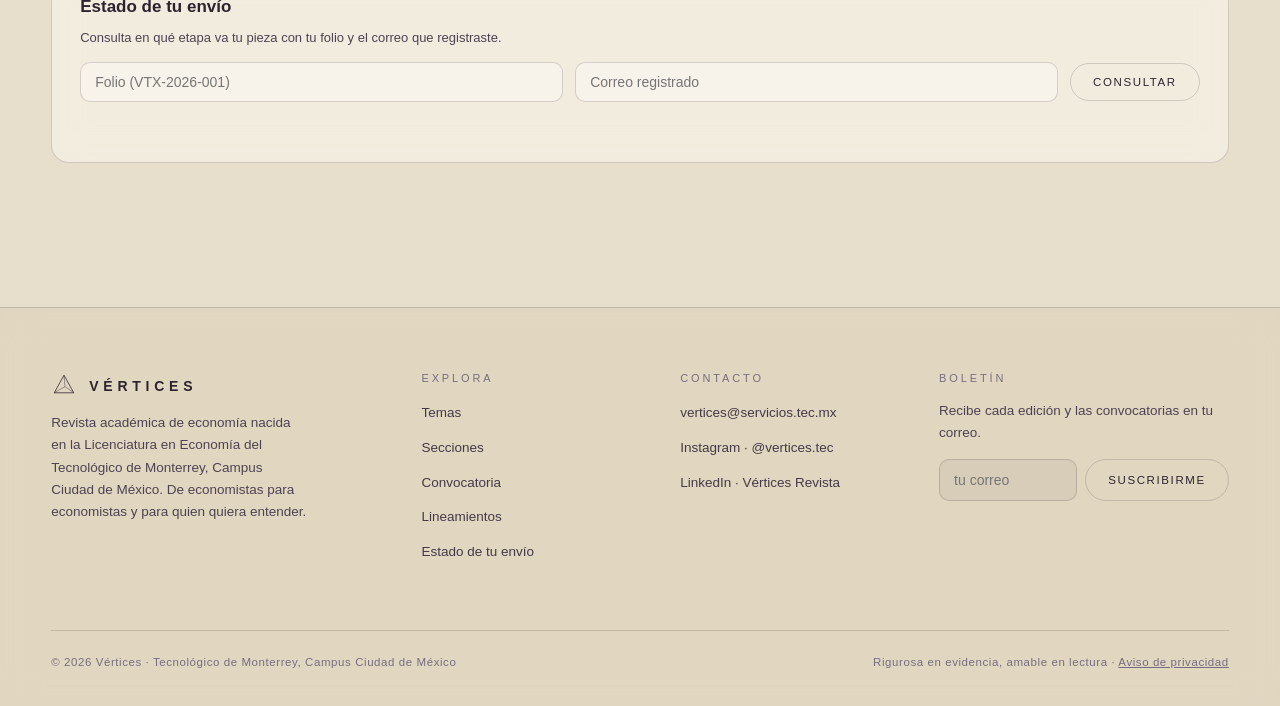
==== commit 104892fe: "Update privacy notice link in footer" ====
--- a/index.html
+++ b/index.html
@@ -1029,8 +1029,7 @@
       </div>
       <div class="pie-legal">
         <span>© 2026 Vértices · Tecnológico de Monterrey, Campus Ciudad de México</span>
-        <span>Rigurosa en evidencia, amable en lectura · <a href="#">Aviso de privacidad</a></span>
-      </div>
+        <span>Rigurosa en evidencia, amable en lectura · <a href="aviso-privacidad.pdf" target="_blank" rel="noopener">Aviso de privacidad</a></span>
     </div>
   </footer>
 
